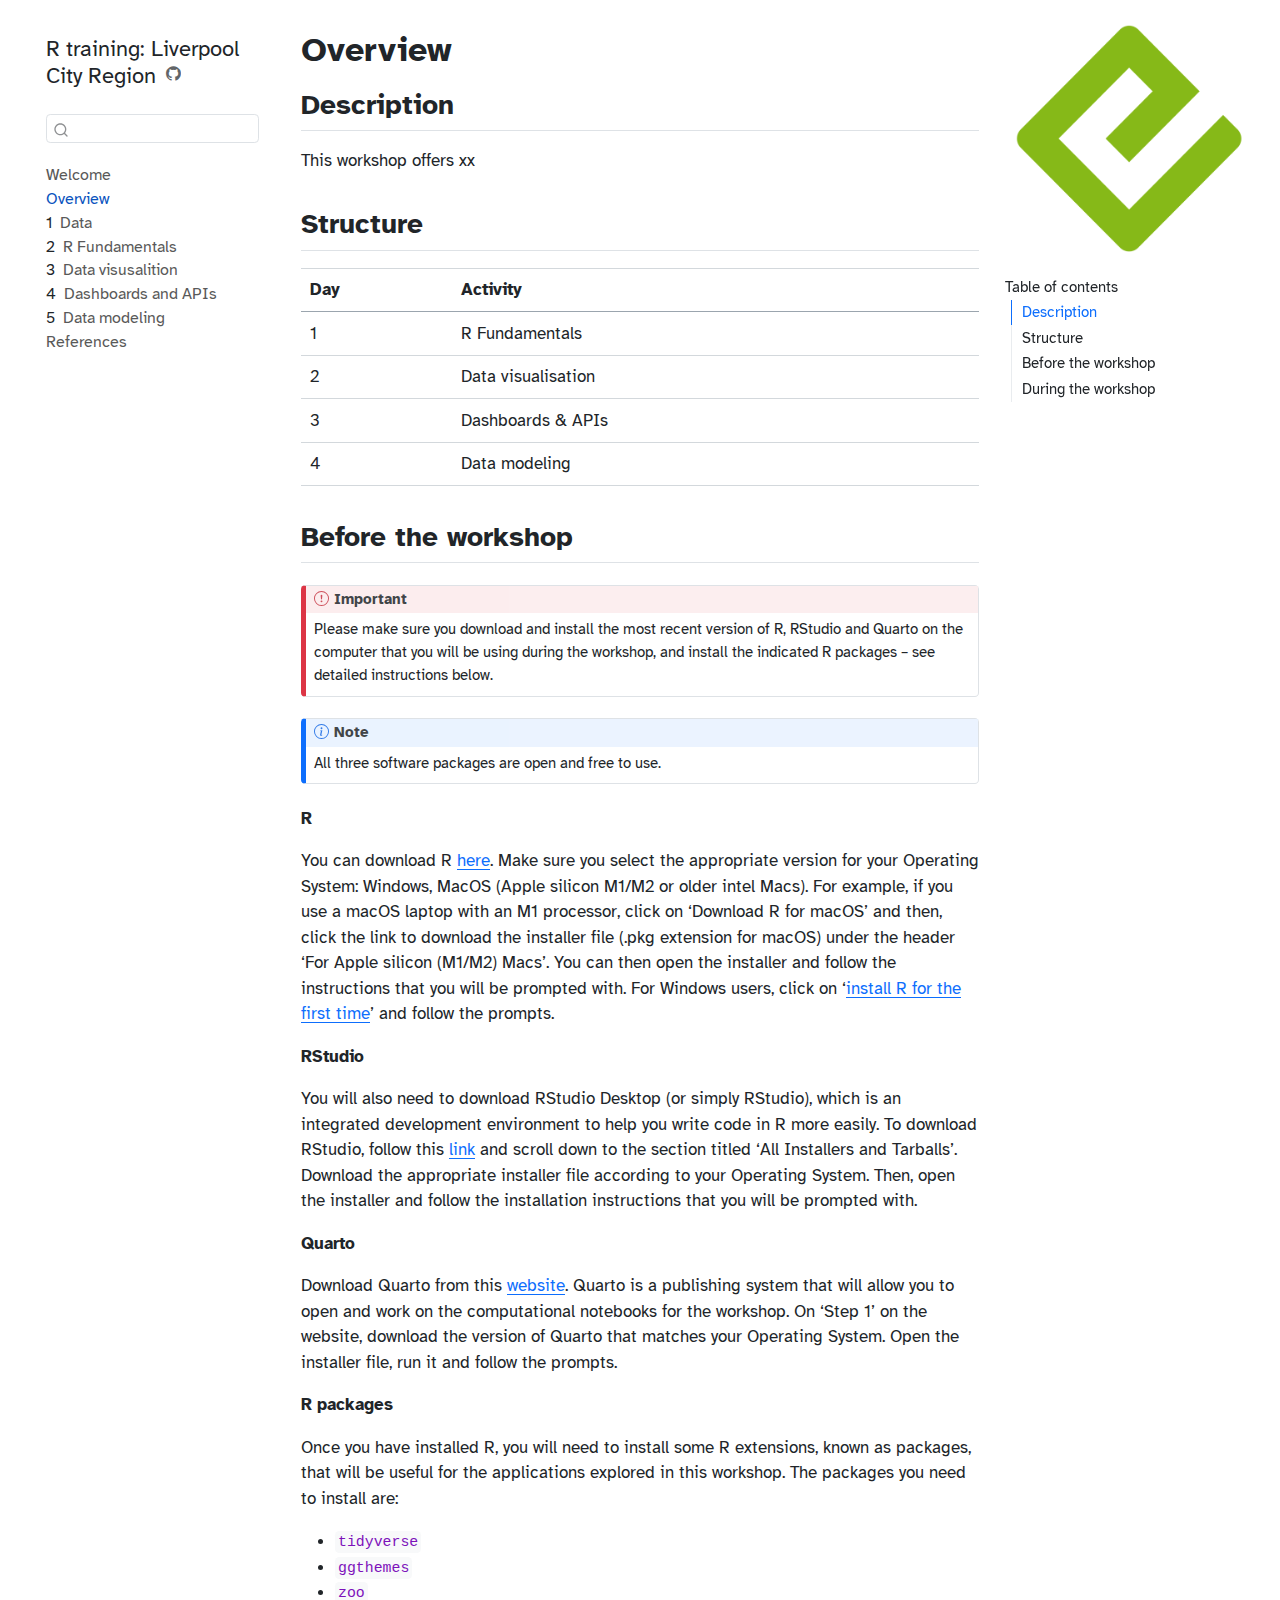
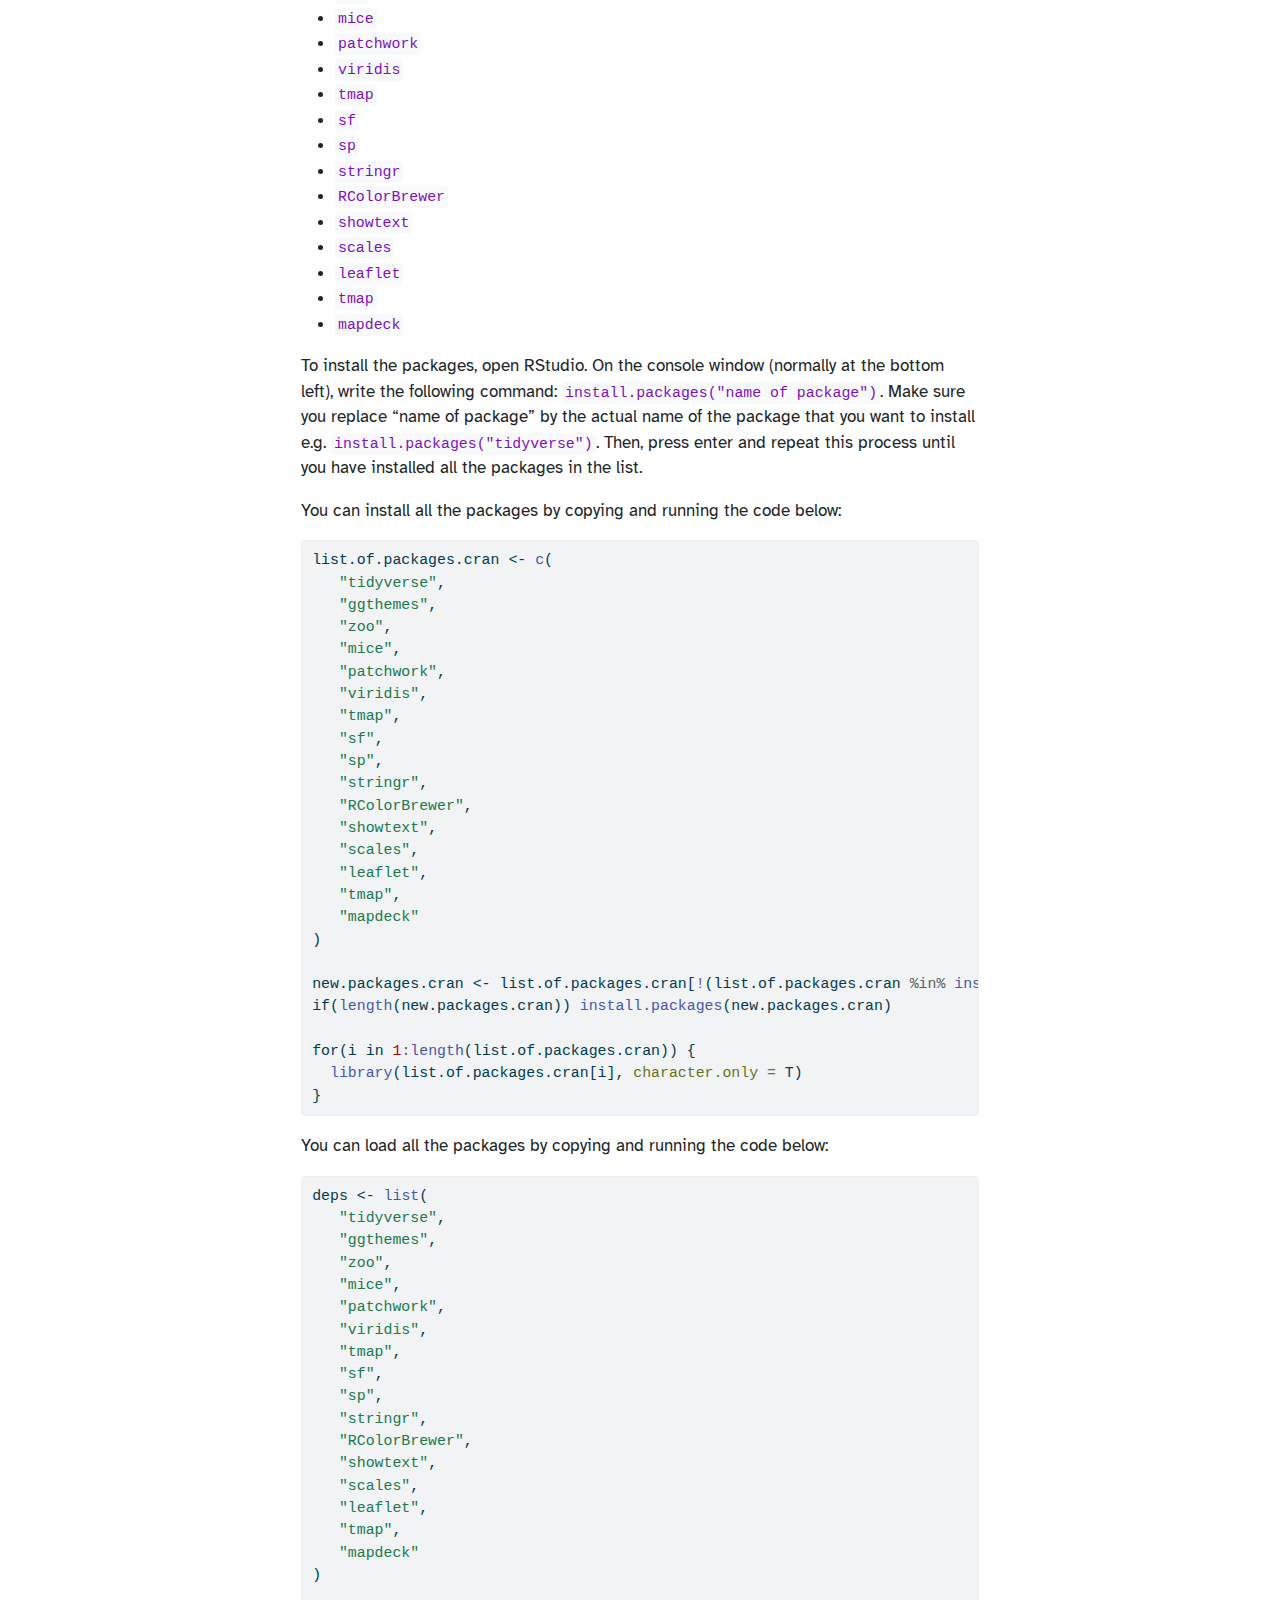
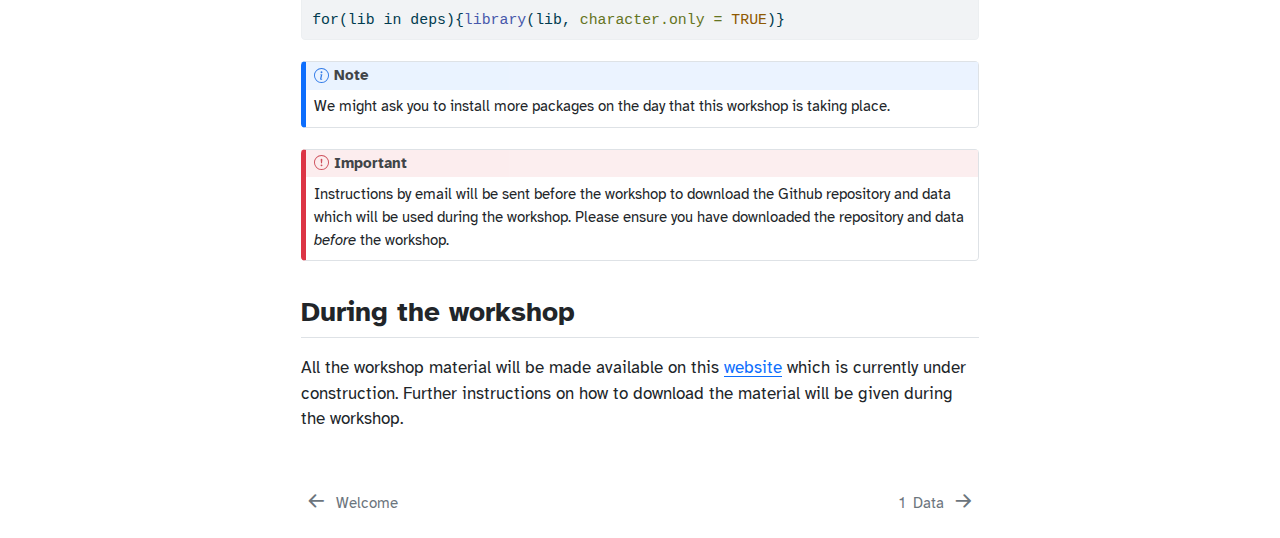
==== docs/00_overview.html @ 8ca88d3b "first commit" ====
<!DOCTYPE html>
<html xmlns="http://www.w3.org/1999/xhtml" lang="en" xml:lang="en"><head>

<meta charset="utf-8">
<meta name="generator" content="quarto-1.4.549">

<meta name="viewport" content="width=device-width, initial-scale=1.0, user-scalable=yes">


<title>R training: Liverpool City Region - Overview</title>
<style>
code{white-space: pre-wrap;}
span.smallcaps{font-variant: small-caps;}
div.columns{display: flex; gap: min(4vw, 1.5em);}
div.column{flex: auto; overflow-x: auto;}
div.hanging-indent{margin-left: 1.5em; text-indent: -1.5em;}
ul.task-list{list-style: none;}
ul.task-list li input[type="checkbox"] {
  width: 0.8em;
  margin: 0 0.8em 0.2em -1em; /* quarto-specific, see https://github.com/quarto-dev/quarto-cli/issues/4556 */ 
  vertical-align: middle;
}
/* CSS for syntax highlighting */
pre > code.sourceCode { white-space: pre; position: relative; }
pre > code.sourceCode > span { line-height: 1.25; }
pre > code.sourceCode > span:empty { height: 1.2em; }
.sourceCode { overflow: visible; }
code.sourceCode > span { color: inherit; text-decoration: inherit; }
div.sourceCode { margin: 1em 0; }
pre.sourceCode { margin: 0; }
@media screen {
div.sourceCode { overflow: auto; }
}
@media print {
pre > code.sourceCode { white-space: pre-wrap; }
pre > code.sourceCode > span { text-indent: -5em; padding-left: 5em; }
}
pre.numberSource code
  { counter-reset: source-line 0; }
pre.numberSource code > span
  { position: relative; left: -4em; counter-increment: source-line; }
pre.numberSource code > span > a:first-child::before
  { content: counter(source-line);
    position: relative; left: -1em; text-align: right; vertical-align: baseline;
    border: none; display: inline-block;
    -webkit-touch-callout: none; -webkit-user-select: none;
    -khtml-user-select: none; -moz-user-select: none;
    -ms-user-select: none; user-select: none;
    padding: 0 4px; width: 4em;
  }
pre.numberSource { margin-left: 3em;  padding-left: 4px; }
div.sourceCode
  {   }
@media screen {
pre > code.sourceCode > span > a:first-child::before { text-decoration: underline; }
}
</style>


<script src="site_libs/quarto-nav/quarto-nav.js"></script>
<script src="site_libs/quarto-nav/headroom.min.js"></script>
<script src="site_libs/clipboard/clipboard.min.js"></script>
<script src="site_libs/quarto-search/autocomplete.umd.js"></script>
<script src="site_libs/quarto-search/fuse.min.js"></script>
<script src="site_libs/quarto-search/quarto-search.js"></script>
<meta name="quarto:offset" content="./">
<link href="./01_data-description.html" rel="next">
<link href="./index.html" rel="prev">
<script src="site_libs/quarto-html/quarto.js"></script>
<script src="site_libs/quarto-html/popper.min.js"></script>
<script src="site_libs/quarto-html/tippy.umd.min.js"></script>
<script src="site_libs/quarto-html/anchor.min.js"></script>
<link href="site_libs/quarto-html/tippy.css" rel="stylesheet">
<link href="site_libs/quarto-html/quarto-syntax-highlighting.css" rel="stylesheet" id="quarto-text-highlighting-styles">
<script src="site_libs/bootstrap/bootstrap.min.js"></script>
<link href="site_libs/bootstrap/bootstrap-icons.css" rel="stylesheet">
<link href="site_libs/bootstrap/bootstrap.min.css" rel="stylesheet" id="quarto-bootstrap" data-mode="light">
<script id="quarto-search-options" type="application/json">{
  "location": "sidebar",
  "copy-button": false,
  "collapse-after": 3,
  "panel-placement": "start",
  "type": "textbox",
  "limit": 50,
  "keyboard-shortcut": [
    "f",
    "/",
    "s"
  ],
  "show-item-context": false,
  "language": {
    "search-no-results-text": "No results",
    "search-matching-documents-text": "matching documents",
    "search-copy-link-title": "Copy link to search",
    "search-hide-matches-text": "Hide additional matches",
    "search-more-match-text": "more match in this document",
    "search-more-matches-text": "more matches in this document",
    "search-clear-button-title": "Clear",
    "search-text-placeholder": "",
    "search-detached-cancel-button-title": "Cancel",
    "search-submit-button-title": "Submit",
    "search-label": "Search"
  }
}</script>


<link rel="stylesheet" href="styles.css">
</head>

<body class="nav-sidebar floating">

<div id="quarto-search-results"></div>
  <header id="quarto-header" class="headroom fixed-top">
  <nav class="quarto-secondary-nav">
    <div class="container-fluid d-flex">
      <button type="button" class="quarto-btn-toggle btn" data-bs-toggle="collapse" data-bs-target=".quarto-sidebar-collapse-item" aria-controls="quarto-sidebar" aria-expanded="false" aria-label="Toggle sidebar navigation" onclick="if (window.quartoToggleHeadroom) { window.quartoToggleHeadroom(); }">
        <i class="bi bi-layout-text-sidebar-reverse"></i>
      </button>
        <nav class="quarto-page-breadcrumbs" aria-label="breadcrumb"><ol class="breadcrumb"><li class="breadcrumb-item"><a href="./00_overview.html">Overview</a></li></ol></nav>
        <a class="flex-grow-1" role="button" data-bs-toggle="collapse" data-bs-target=".quarto-sidebar-collapse-item" aria-controls="quarto-sidebar" aria-expanded="false" aria-label="Toggle sidebar navigation" onclick="if (window.quartoToggleHeadroom) { window.quartoToggleHeadroom(); }">      
        </a>
      <button type="button" class="btn quarto-search-button" aria-label="" onclick="window.quartoOpenSearch();">
        <i class="bi bi-search"></i>
      </button>
    </div>
  </nav>
</header>
<!-- content -->
<div id="quarto-content" class="quarto-container page-columns page-rows-contents page-layout-article">
<!-- sidebar -->
  <nav id="quarto-sidebar" class="sidebar collapse collapse-horizontal quarto-sidebar-collapse-item sidebar-navigation floating overflow-auto">
    <div class="pt-lg-2 mt-2 text-left sidebar-header">
    <div class="sidebar-title mb-0 py-0">
      <a href="./">R training: Liverpool City Region</a> 
        <div class="sidebar-tools-main">
    <a href="https://github.com/fcorowe/lcr-training" title="Source Code" class="quarto-navigation-tool px-1" aria-label="Source Code"><i class="bi bi-github"></i></a>
</div>
    </div>
      </div>
        <div class="mt-2 flex-shrink-0 align-items-center">
        <div class="sidebar-search">
        <div id="quarto-search" class="" title="Search"></div>
        </div>
        </div>
    <div class="sidebar-menu-container"> 
    <ul class="list-unstyled mt-1">
        <li class="sidebar-item">
  <div class="sidebar-item-container"> 
  <a href="./index.html" class="sidebar-item-text sidebar-link">
 <span class="menu-text">Welcome</span></a>
  </div>
</li>
        <li class="sidebar-item">
  <div class="sidebar-item-container"> 
  <a href="./00_overview.html" class="sidebar-item-text sidebar-link active">
 <span class="menu-text">Overview</span></a>
  </div>
</li>
        <li class="sidebar-item">
  <div class="sidebar-item-container"> 
  <a href="./01_data-description.html" class="sidebar-item-text sidebar-link">
 <span class="menu-text"><span class="chapter-number">1</span>&nbsp; <span class="chapter-title">Data</span></span></a>
  </div>
</li>
        <li class="sidebar-item">
  <div class="sidebar-item-container"> 
  <a href="./02_fundamentals.html" class="sidebar-item-text sidebar-link">
 <span class="menu-text"><span class="chapter-number">2</span>&nbsp; <span class="chapter-title">R Fundamentals</span></span></a>
  </div>
</li>
        <li class="sidebar-item">
  <div class="sidebar-item-container"> 
  <a href="./03_data-visualisation.html" class="sidebar-item-text sidebar-link">
 <span class="menu-text"><span class="chapter-number">3</span>&nbsp; <span class="chapter-title">Data visusalition</span></span></a>
  </div>
</li>
        <li class="sidebar-item">
  <div class="sidebar-item-container"> 
  <a href="./04_dashboards-api.html" class="sidebar-item-text sidebar-link">
 <span class="menu-text"><span class="chapter-number">4</span>&nbsp; <span class="chapter-title">Dashboards and APIs</span></span></a>
  </div>
</li>
        <li class="sidebar-item">
  <div class="sidebar-item-container"> 
  <a href="./05_data-modeling.html" class="sidebar-item-text sidebar-link">
 <span class="menu-text"><span class="chapter-number">5</span>&nbsp; <span class="chapter-title">Data modeling</span></span></a>
  </div>
</li>
        <li class="sidebar-item">
  <div class="sidebar-item-container"> 
  <a href="./references.html" class="sidebar-item-text sidebar-link">
 <span class="menu-text">References</span></a>
  </div>
</li>
    </ul>
    </div>
</nav>
<div id="quarto-sidebar-glass" class="quarto-sidebar-collapse-item" data-bs-toggle="collapse" data-bs-target=".quarto-sidebar-collapse-item"></div>
<!-- margin-sidebar -->
    <div id="quarto-margin-sidebar" class="sidebar margin-sidebar"><div class="quarto-margin-header"><div class="margin-header-item">
<p><img src="./cover.png" class="img-fluid"></p>
</div></div>
        <nav id="TOC" role="doc-toc" class="toc-active">
    <h2 id="toc-title">Table of contents</h2>
   
  <ul>
  <li><a href="#description" id="toc-description" class="nav-link active" data-scroll-target="#description">Description</a></li>
  <li><a href="#structure" id="toc-structure" class="nav-link" data-scroll-target="#structure">Structure</a></li>
  <li><a href="#before-the-workshop" id="toc-before-the-workshop" class="nav-link" data-scroll-target="#before-the-workshop">Before the workshop</a></li>
  <li><a href="#during-the-workshop" id="toc-during-the-workshop" class="nav-link" data-scroll-target="#during-the-workshop">During the workshop</a></li>
  </ul>
</nav>
    </div>
<!-- main -->
<main class="content" id="quarto-document-content">

<header id="title-block-header" class="quarto-title-block default">
<div class="quarto-title">
<h1 class="title">Overview</h1>
</div>



<div class="quarto-title-meta">

    
  
    
  </div>
  


</header>


<section id="description" class="level2">
<h2 class="anchored" data-anchor-id="description">Description</h2>
<p>This workshop offers xx</p>
</section>
<section id="structure" class="level2">
<h2 class="anchored" data-anchor-id="structure">Structure</h2>
<table class="table">
<thead>
<tr class="header">
<th>Day</th>
<th>Activity</th>
</tr>
</thead>
<tbody>
<tr class="odd">
<td>1</td>
<td>R Fundamentals</td>
</tr>
<tr class="even">
<td>2</td>
<td>Data visualisation</td>
</tr>
<tr class="odd">
<td>3</td>
<td>Dashboards &amp; APIs</td>
</tr>
<tr class="even">
<td>4</td>
<td>Data modeling</td>
</tr>
</tbody>
</table>
</section>
<section id="before-the-workshop" class="level2">
<h2 class="anchored" data-anchor-id="before-the-workshop">Before the workshop</h2>
<div class="callout callout-style-default callout-important callout-titled">
<div class="callout-header d-flex align-content-center">
<div class="callout-icon-container">
<i class="callout-icon"></i>
</div>
<div class="callout-title-container flex-fill">
Important
</div>
</div>
<div class="callout-body-container callout-body">
<p>Please make sure you download and install the most recent version of R, RStudio and Quarto on the computer that you will be using during the workshop, and install the indicated R packages – see detailed instructions below.</p>
</div>
</div>
<div class="callout callout-style-default callout-note callout-titled">
<div class="callout-header d-flex align-content-center">
<div class="callout-icon-container">
<i class="callout-icon"></i>
</div>
<div class="callout-title-container flex-fill">
Note
</div>
</div>
<div class="callout-body-container callout-body">
<p>All three software packages are open and free to use.</p>
</div>
</div>
<p><strong>R</strong></p>
<p>You can download R <a href="https://cran.r-project.org/">here</a>. Make sure you select the appropriate version for your Operating System: Windows, MacOS (Apple silicon M1/M2 or older intel Macs). For example, if you use a macOS laptop with an M1 processor, click on ‘Download R for macOS’ and then, click the link to download the installer file (.pkg extension for macOS) under the header ‘For Apple silicon (M1/M2) Macs’. You can then open the installer and follow the instructions that you will be prompted with. For Windows users, click on ‘<a href="https://cran.r-project.org/bin/windows/base/">install R for the first time</a>’ and follow the prompts.</p>
<p><strong>RStudio</strong></p>
<p>You will also need to download RStudio Desktop (or simply RStudio), which is an integrated development environment to help you write code in R more easily. To download RStudio, follow this <a href="https://posit.co/download/rstudio-desktop/">link</a> and scroll down to the section titled ‘All Installers and Tarballs’. Download the appropriate installer file according to your Operating System. Then, open the installer and follow the installation instructions that you will be prompted with.</p>
<p><strong>Quarto</strong></p>
<p>Download Quarto from this <a href="https://quarto.org/docs/get-started/">website</a>. Quarto is a publishing system that will allow you to open and work on the computational notebooks for the workshop. On ‘Step 1’ on the website, download the version of Quarto that matches your Operating System. Open the installer file, run it and follow the prompts.</p>
<p><strong>R packages</strong></p>
<p>Once you have installed R, you will need to install some R extensions, known as packages, that will be useful for the applications explored in this workshop. The packages you need to install are:</p>
<ul>
<li><code>tidyverse</code></li>
<li><code>ggthemes</code></li>
<li><code>zoo</code></li>
<li><code>mice</code></li>
<li><code>patchwork</code></li>
<li><code>viridis</code></li>
<li><code>tmap</code></li>
<li><code>sf</code></li>
<li><code>sp</code></li>
<li><code>stringr</code></li>
<li><code>RColorBrewer</code></li>
<li><code>showtext</code></li>
<li><code>scales</code></li>
<li><code>leaflet</code></li>
<li><code>tmap</code></li>
<li><code>mapdeck</code></li>
</ul>
<p>To install the packages, open RStudio. On the console window (normally at the bottom left), write the following command: <code>install.packages("name of package")</code>. Make sure you replace “name of package” by the actual name of the package that you want to install e.g.&nbsp;<code>install.packages("tidyverse")</code>. Then, press enter and repeat this process until you have installed all the packages in the list.</p>
<p>You can install all the packages by copying and running the code below:</p>
<div class="cell">
<div class="sourceCode cell-code" id="cb1"><pre class="sourceCode r code-with-copy"><code class="sourceCode r"><span id="cb1-1"><a href="#cb1-1" aria-hidden="true" tabindex="-1"></a>list.of.packages.cran <span class="ot">&lt;-</span> <span class="fu">c</span>(</span>
<span id="cb1-2"><a href="#cb1-2" aria-hidden="true" tabindex="-1"></a>   <span class="st">"tidyverse"</span>,</span>
<span id="cb1-3"><a href="#cb1-3" aria-hidden="true" tabindex="-1"></a>   <span class="st">"ggthemes"</span>,</span>
<span id="cb1-4"><a href="#cb1-4" aria-hidden="true" tabindex="-1"></a>   <span class="st">"zoo"</span>,</span>
<span id="cb1-5"><a href="#cb1-5" aria-hidden="true" tabindex="-1"></a>   <span class="st">"mice"</span>,</span>
<span id="cb1-6"><a href="#cb1-6" aria-hidden="true" tabindex="-1"></a>   <span class="st">"patchwork"</span>,</span>
<span id="cb1-7"><a href="#cb1-7" aria-hidden="true" tabindex="-1"></a>   <span class="st">"viridis"</span>,</span>
<span id="cb1-8"><a href="#cb1-8" aria-hidden="true" tabindex="-1"></a>   <span class="st">"tmap"</span>,</span>
<span id="cb1-9"><a href="#cb1-9" aria-hidden="true" tabindex="-1"></a>   <span class="st">"sf"</span>,</span>
<span id="cb1-10"><a href="#cb1-10" aria-hidden="true" tabindex="-1"></a>   <span class="st">"sp"</span>,</span>
<span id="cb1-11"><a href="#cb1-11" aria-hidden="true" tabindex="-1"></a>   <span class="st">"stringr"</span>,</span>
<span id="cb1-12"><a href="#cb1-12" aria-hidden="true" tabindex="-1"></a>   <span class="st">"RColorBrewer"</span>,</span>
<span id="cb1-13"><a href="#cb1-13" aria-hidden="true" tabindex="-1"></a>   <span class="st">"showtext"</span>,</span>
<span id="cb1-14"><a href="#cb1-14" aria-hidden="true" tabindex="-1"></a>   <span class="st">"scales"</span>,</span>
<span id="cb1-15"><a href="#cb1-15" aria-hidden="true" tabindex="-1"></a>   <span class="st">"leaflet"</span>,</span>
<span id="cb1-16"><a href="#cb1-16" aria-hidden="true" tabindex="-1"></a>   <span class="st">"tmap"</span>,</span>
<span id="cb1-17"><a href="#cb1-17" aria-hidden="true" tabindex="-1"></a>   <span class="st">"mapdeck"</span></span>
<span id="cb1-18"><a href="#cb1-18" aria-hidden="true" tabindex="-1"></a>)</span>
<span id="cb1-19"><a href="#cb1-19" aria-hidden="true" tabindex="-1"></a></span>
<span id="cb1-20"><a href="#cb1-20" aria-hidden="true" tabindex="-1"></a>new.packages.cran <span class="ot">&lt;-</span> list.of.packages.cran[<span class="sc">!</span>(list.of.packages.cran <span class="sc">%in%</span> <span class="fu">installed.packages</span>()[,<span class="st">"Package"</span>])]</span>
<span id="cb1-21"><a href="#cb1-21" aria-hidden="true" tabindex="-1"></a><span class="cf">if</span>(<span class="fu">length</span>(new.packages.cran)) <span class="fu">install.packages</span>(new.packages.cran)</span>
<span id="cb1-22"><a href="#cb1-22" aria-hidden="true" tabindex="-1"></a></span>
<span id="cb1-23"><a href="#cb1-23" aria-hidden="true" tabindex="-1"></a><span class="cf">for</span>(i <span class="cf">in</span> <span class="dv">1</span><span class="sc">:</span><span class="fu">length</span>(list.of.packages.cran)) {</span>
<span id="cb1-24"><a href="#cb1-24" aria-hidden="true" tabindex="-1"></a>  <span class="fu">library</span>(list.of.packages.cran[i], <span class="at">character.only =</span> T)</span>
<span id="cb1-25"><a href="#cb1-25" aria-hidden="true" tabindex="-1"></a>}</span></code><button title="Copy to Clipboard" class="code-copy-button"><i class="bi"></i></button></pre></div>
</div>
<p>You can load all the packages by copying and running the code below:</p>
<div class="cell">
<div class="sourceCode cell-code" id="cb2"><pre class="sourceCode r code-with-copy"><code class="sourceCode r"><span id="cb2-1"><a href="#cb2-1" aria-hidden="true" tabindex="-1"></a>deps <span class="ot">&lt;-</span> <span class="fu">list</span>(</span>
<span id="cb2-2"><a href="#cb2-2" aria-hidden="true" tabindex="-1"></a>   <span class="st">"tidyverse"</span>,</span>
<span id="cb2-3"><a href="#cb2-3" aria-hidden="true" tabindex="-1"></a>   <span class="st">"ggthemes"</span>,</span>
<span id="cb2-4"><a href="#cb2-4" aria-hidden="true" tabindex="-1"></a>   <span class="st">"zoo"</span>,</span>
<span id="cb2-5"><a href="#cb2-5" aria-hidden="true" tabindex="-1"></a>   <span class="st">"mice"</span>,</span>
<span id="cb2-6"><a href="#cb2-6" aria-hidden="true" tabindex="-1"></a>   <span class="st">"patchwork"</span>,</span>
<span id="cb2-7"><a href="#cb2-7" aria-hidden="true" tabindex="-1"></a>   <span class="st">"viridis"</span>,</span>
<span id="cb2-8"><a href="#cb2-8" aria-hidden="true" tabindex="-1"></a>   <span class="st">"tmap"</span>,</span>
<span id="cb2-9"><a href="#cb2-9" aria-hidden="true" tabindex="-1"></a>   <span class="st">"sf"</span>,</span>
<span id="cb2-10"><a href="#cb2-10" aria-hidden="true" tabindex="-1"></a>   <span class="st">"sp"</span>,</span>
<span id="cb2-11"><a href="#cb2-11" aria-hidden="true" tabindex="-1"></a>   <span class="st">"stringr"</span>,</span>
<span id="cb2-12"><a href="#cb2-12" aria-hidden="true" tabindex="-1"></a>   <span class="st">"RColorBrewer"</span>,</span>
<span id="cb2-13"><a href="#cb2-13" aria-hidden="true" tabindex="-1"></a>   <span class="st">"showtext"</span>,</span>
<span id="cb2-14"><a href="#cb2-14" aria-hidden="true" tabindex="-1"></a>   <span class="st">"scales"</span>,</span>
<span id="cb2-15"><a href="#cb2-15" aria-hidden="true" tabindex="-1"></a>   <span class="st">"leaflet"</span>,</span>
<span id="cb2-16"><a href="#cb2-16" aria-hidden="true" tabindex="-1"></a>   <span class="st">"tmap"</span>,</span>
<span id="cb2-17"><a href="#cb2-17" aria-hidden="true" tabindex="-1"></a>   <span class="st">"mapdeck"</span></span>
<span id="cb2-18"><a href="#cb2-18" aria-hidden="true" tabindex="-1"></a>)</span>
<span id="cb2-19"><a href="#cb2-19" aria-hidden="true" tabindex="-1"></a></span>
<span id="cb2-20"><a href="#cb2-20" aria-hidden="true" tabindex="-1"></a><span class="cf">for</span>(lib <span class="cf">in</span> deps){<span class="fu">library</span>(lib, <span class="at">character.only =</span> <span class="cn">TRUE</span>)}</span></code><button title="Copy to Clipboard" class="code-copy-button"><i class="bi"></i></button></pre></div>
</div>
<div class="callout callout-style-default callout-note callout-titled">
<div class="callout-header d-flex align-content-center">
<div class="callout-icon-container">
<i class="callout-icon"></i>
</div>
<div class="callout-title-container flex-fill">
Note
</div>
</div>
<div class="callout-body-container callout-body">
<p>We might ask you to install more packages on the day that this workshop is taking place.</p>
</div>
</div>
<div class="callout callout-style-default callout-important callout-titled">
<div class="callout-header d-flex align-content-center">
<div class="callout-icon-container">
<i class="callout-icon"></i>
</div>
<div class="callout-title-container flex-fill">
Important
</div>
</div>
<div class="callout-body-container callout-body">
<p>Instructions by email will be sent before the workshop to download the Github repository and data which will be used during the workshop. Please ensure you have downloaded the repository and data <em>before</em> the workshop.</p>
</div>
</div>
</section>
<section id="during-the-workshop" class="level2">
<h2 class="anchored" data-anchor-id="during-the-workshop">During the workshop</h2>
<p>All the workshop material will be made available on this <a href="https://fcorowe.github.io/lrc-training/">website</a> which is currently under construction. Further instructions on how to download the material will be given during the workshop.</p>


</section>

</main> <!-- /main -->
<script id="quarto-html-after-body" type="application/javascript">
window.document.addEventListener("DOMContentLoaded", function (event) {
  const toggleBodyColorMode = (bsSheetEl) => {
    const mode = bsSheetEl.getAttribute("data-mode");
    const bodyEl = window.document.querySelector("body");
    if (mode === "dark") {
      bodyEl.classList.add("quarto-dark");
      bodyEl.classList.remove("quarto-light");
    } else {
      bodyEl.classList.add("quarto-light");
      bodyEl.classList.remove("quarto-dark");
    }
  }
  const toggleBodyColorPrimary = () => {
    const bsSheetEl = window.document.querySelector("link#quarto-bootstrap");
    if (bsSheetEl) {
      toggleBodyColorMode(bsSheetEl);
    }
  }
  toggleBodyColorPrimary();  
  const icon = "";
  const anchorJS = new window.AnchorJS();
  anchorJS.options = {
    placement: 'right',
    icon: icon
  };
  anchorJS.add('.anchored');
  const isCodeAnnotation = (el) => {
    for (const clz of el.classList) {
      if (clz.startsWith('code-annotation-')) {                     
        return true;
      }
    }
    return false;
  }
  const clipboard = new window.ClipboardJS('.code-copy-button', {
    text: function(trigger) {
      const codeEl = trigger.previousElementSibling.cloneNode(true);
      for (const childEl of codeEl.children) {
        if (isCodeAnnotation(childEl)) {
          childEl.remove();
        }
      }
      return codeEl.innerText;
    }
  });
  clipboard.on('success', function(e) {
    // button target
    const button = e.trigger;
    // don't keep focus
    button.blur();
    // flash "checked"
    button.classList.add('code-copy-button-checked');
    var currentTitle = button.getAttribute("title");
    button.setAttribute("title", "Copied!");
    let tooltip;
    if (window.bootstrap) {
      button.setAttribute("data-bs-toggle", "tooltip");
      button.setAttribute("data-bs-placement", "left");
      button.setAttribute("data-bs-title", "Copied!");
      tooltip = new bootstrap.Tooltip(button, 
        { trigger: "manual", 
          customClass: "code-copy-button-tooltip",
          offset: [0, -8]});
      tooltip.show();    
    }
    setTimeout(function() {
      if (tooltip) {
        tooltip.hide();
        button.removeAttribute("data-bs-title");
        button.removeAttribute("data-bs-toggle");
        button.removeAttribute("data-bs-placement");
      }
      button.setAttribute("title", currentTitle);
      button.classList.remove('code-copy-button-checked');
    }, 1000);
    // clear code selection
    e.clearSelection();
  });
  function tippyHover(el, contentFn, onTriggerFn, onUntriggerFn) {
    const config = {
      allowHTML: true,
      maxWidth: 500,
      delay: 100,
      arrow: false,
      appendTo: function(el) {
          return el.parentElement;
      },
      interactive: true,
      interactiveBorder: 10,
      theme: 'quarto',
      placement: 'bottom-start',
    };
    if (contentFn) {
      config.content = contentFn;
    }
    if (onTriggerFn) {
      config.onTrigger = onTriggerFn;
    }
    if (onUntriggerFn) {
      config.onUntrigger = onUntriggerFn;
    }
    window.tippy(el, config); 
  }
  const noterefs = window.document.querySelectorAll('a[role="doc-noteref"]');
  for (var i=0; i<noterefs.length; i++) {
    const ref = noterefs[i];
    tippyHover(ref, function() {
      // use id or data attribute instead here
      let href = ref.getAttribute('data-footnote-href') || ref.getAttribute('href');
      try { href = new URL(href).hash; } catch {}
      const id = href.replace(/^#\/?/, "");
      const note = window.document.getElementById(id);
      return note.innerHTML;
    });
  }
  const xrefs = window.document.querySelectorAll('a.quarto-xref');
  const processXRef = (id, note) => {
    // Strip column container classes
    const stripColumnClz = (el) => {
      el.classList.remove("page-full", "page-columns");
      if (el.children) {
        for (const child of el.children) {
          stripColumnClz(child);
        }
      }
    }
    stripColumnClz(note)
    if (id === null || id.startsWith('sec-')) {
      // Special case sections, only their first couple elements
      const container = document.createElement("div");
      if (note.children && note.children.length > 2) {
        container.appendChild(note.children[0].cloneNode(true));
        for (let i = 1; i < note.children.length; i++) {
          const child = note.children[i];
          if (child.tagName === "P" && child.innerText === "") {
            continue;
          } else {
            container.appendChild(child.cloneNode(true));
            break;
          }
        }
        if (window.Quarto?.typesetMath) {
          window.Quarto.typesetMath(container);
        }
        return container.innerHTML
      } else {
        if (window.Quarto?.typesetMath) {
          window.Quarto.typesetMath(note);
        }
        return note.innerHTML;
      }
    } else {
      // Remove any anchor links if they are present
      const anchorLink = note.querySelector('a.anchorjs-link');
      if (anchorLink) {
        anchorLink.remove();
      }
      if (window.Quarto?.typesetMath) {
        window.Quarto.typesetMath(note);
      }
      // TODO in 1.5, we should make sure this works without a callout special case
      if (note.classList.contains("callout")) {
        return note.outerHTML;
      } else {
        return note.innerHTML;
      }
    }
  }
  for (var i=0; i<xrefs.length; i++) {
    const xref = xrefs[i];
    tippyHover(xref, undefined, function(instance) {
      instance.disable();
      let url = xref.getAttribute('href');
      let hash = undefined; 
      if (url.startsWith('#')) {
        hash = url;
      } else {
        try { hash = new URL(url).hash; } catch {}
      }
      if (hash) {
        const id = hash.replace(/^#\/?/, "");
        const note = window.document.getElementById(id);
        if (note !== null) {
          try {
            const html = processXRef(id, note.cloneNode(true));
            instance.setContent(html);
          } finally {
            instance.enable();
            instance.show();
          }
        } else {
          // See if we can fetch this
          fetch(url.split('#')[0])
          .then(res => res.text())
          .then(html => {
            const parser = new DOMParser();
            const htmlDoc = parser.parseFromString(html, "text/html");
            const note = htmlDoc.getElementById(id);
            if (note !== null) {
              const html = processXRef(id, note);
              instance.setContent(html);
            } 
          }).finally(() => {
            instance.enable();
            instance.show();
          });
        }
      } else {
        // See if we can fetch a full url (with no hash to target)
        // This is a special case and we should probably do some content thinning / targeting
        fetch(url)
        .then(res => res.text())
        .then(html => {
          const parser = new DOMParser();
          const htmlDoc = parser.parseFromString(html, "text/html");
          const note = htmlDoc.querySelector('main.content');
          if (note !== null) {
            // This should only happen for chapter cross references
            // (since there is no id in the URL)
            // remove the first header
            if (note.children.length > 0 && note.children[0].tagName === "HEADER") {
              note.children[0].remove();
            }
            const html = processXRef(null, note);
            instance.setContent(html);
          } 
        }).finally(() => {
          instance.enable();
          instance.show();
        });
      }
    }, function(instance) {
    });
  }
      let selectedAnnoteEl;
      const selectorForAnnotation = ( cell, annotation) => {
        let cellAttr = 'data-code-cell="' + cell + '"';
        let lineAttr = 'data-code-annotation="' +  annotation + '"';
        const selector = 'span[' + cellAttr + '][' + lineAttr + ']';
        return selector;
      }
      const selectCodeLines = (annoteEl) => {
        const doc = window.document;
        const targetCell = annoteEl.getAttribute("data-target-cell");
        const targetAnnotation = annoteEl.getAttribute("data-target-annotation");
        const annoteSpan = window.document.querySelector(selectorForAnnotation(targetCell, targetAnnotation));
        const lines = annoteSpan.getAttribute("data-code-lines").split(",");
        const lineIds = lines.map((line) => {
          return targetCell + "-" + line;
        })
        let top = null;
        let height = null;
        let parent = null;
        if (lineIds.length > 0) {
            //compute the position of the single el (top and bottom and make a div)
            const el = window.document.getElementById(lineIds[0]);
            top = el.offsetTop;
            height = el.offsetHeight;
            parent = el.parentElement.parentElement;
          if (lineIds.length > 1) {
            const lastEl = window.document.getElementById(lineIds[lineIds.length - 1]);
            const bottom = lastEl.offsetTop + lastEl.offsetHeight;
            height = bottom - top;
          }
          if (top !== null && height !== null && parent !== null) {
            // cook up a div (if necessary) and position it 
            let div = window.document.getElementById("code-annotation-line-highlight");
            if (div === null) {
              div = window.document.createElement("div");
              div.setAttribute("id", "code-annotation-line-highlight");
              div.style.position = 'absolute';
              parent.appendChild(div);
            }
            div.style.top = top - 2 + "px";
            div.style.height = height + 4 + "px";
            div.style.left = 0;
            let gutterDiv = window.document.getElementById("code-annotation-line-highlight-gutter");
            if (gutterDiv === null) {
              gutterDiv = window.document.createElement("div");
              gutterDiv.setAttribute("id", "code-annotation-line-highlight-gutter");
              gutterDiv.style.position = 'absolute';
              const codeCell = window.document.getElementById(targetCell);
              const gutter = codeCell.querySelector('.code-annotation-gutter');
              gutter.appendChild(gutterDiv);
            }
            gutterDiv.style.top = top - 2 + "px";
            gutterDiv.style.height = height + 4 + "px";
          }
          selectedAnnoteEl = annoteEl;
        }
      };
      const unselectCodeLines = () => {
        const elementsIds = ["code-annotation-line-highlight", "code-annotation-line-highlight-gutter"];
        elementsIds.forEach((elId) => {
          const div = window.document.getElementById(elId);
          if (div) {
            div.remove();
          }
        });
        selectedAnnoteEl = undefined;
      };
        // Handle positioning of the toggle
    window.addEventListener(
      "resize",
      throttle(() => {
        elRect = undefined;
        if (selectedAnnoteEl) {
          selectCodeLines(selectedAnnoteEl);
        }
      }, 10)
    );
    function throttle(fn, ms) {
    let throttle = false;
    let timer;
      return (...args) => {
        if(!throttle) { // first call gets through
            fn.apply(this, args);
            throttle = true;
        } else { // all the others get throttled
            if(timer) clearTimeout(timer); // cancel #2
            timer = setTimeout(() => {
              fn.apply(this, args);
              timer = throttle = false;
            }, ms);
        }
      };
    }
      // Attach click handler to the DT
      const annoteDls = window.document.querySelectorAll('dt[data-target-cell]');
      for (const annoteDlNode of annoteDls) {
        annoteDlNode.addEventListener('click', (event) => {
          const clickedEl = event.target;
          if (clickedEl !== selectedAnnoteEl) {
            unselectCodeLines();
            const activeEl = window.document.querySelector('dt[data-target-cell].code-annotation-active');
            if (activeEl) {
              activeEl.classList.remove('code-annotation-active');
            }
            selectCodeLines(clickedEl);
            clickedEl.classList.add('code-annotation-active');
          } else {
            // Unselect the line
            unselectCodeLines();
            clickedEl.classList.remove('code-annotation-active');
          }
        });
      }
  const findCites = (el) => {
    const parentEl = el.parentElement;
    if (parentEl) {
      const cites = parentEl.dataset.cites;
      if (cites) {
        return {
          el,
          cites: cites.split(' ')
        };
      } else {
        return findCites(el.parentElement)
      }
    } else {
      return undefined;
    }
  };
  var bibliorefs = window.document.querySelectorAll('a[role="doc-biblioref"]');
  for (var i=0; i<bibliorefs.length; i++) {
    const ref = bibliorefs[i];
    const citeInfo = findCites(ref);
    if (citeInfo) {
      tippyHover(citeInfo.el, function() {
        var popup = window.document.createElement('div');
        citeInfo.cites.forEach(function(cite) {
          var citeDiv = window.document.createElement('div');
          citeDiv.classList.add('hanging-indent');
          citeDiv.classList.add('csl-entry');
          var biblioDiv = window.document.getElementById('ref-' + cite);
          if (biblioDiv) {
            citeDiv.innerHTML = biblioDiv.innerHTML;
          }
          popup.appendChild(citeDiv);
        });
        return popup.innerHTML;
      });
    }
  }
});
</script>
<nav class="page-navigation">
  <div class="nav-page nav-page-previous">
      <a href="./index.html" class="pagination-link  aria-label=" welcome"="">
        <i class="bi bi-arrow-left-short"></i> <span class="nav-page-text">Welcome</span>
      </a>          
  </div>
  <div class="nav-page nav-page-next">
      <a href="./01_data-description.html" class="pagination-link" aria-label="<span class='chapter-number'>1</span>&nbsp; <span class='chapter-title'>Data</span>">
        <span class="nav-page-text"><span class="chapter-number">1</span>&nbsp; <span class="chapter-title">Data</span></span> <i class="bi bi-arrow-right-short"></i>
      </a>
  </div>
</nav>
</div> <!-- /content -->




</body></html>
---- docs/site_libs/quarto-html/tippy.css ----
.tippy-box[data-animation=fade][data-state=hidden]{opacity:0}[data-tippy-root]{max-width:calc(100vw - 10px)}.tippy-box{position:relative;background-color:#333;color:#fff;border-radius:4px;font-size:14px;line-height:1.4;white-space:normal;outline:0;transition-property:transform,visibility,opacity}.tippy-box[data-placement^=top]>.tippy-arrow{bottom:0}.tippy-box[data-placement^=top]>.tippy-arrow:before{bottom:-7px;left:0;border-width:8px 8px 0;border-top-color:initial;transform-origin:center top}.tippy-box[data-placement^=bottom]>.tippy-arrow{top:0}.tippy-box[data-placement^=bottom]>.tippy-arrow:before{top:-7px;left:0;border-width:0 8px 8px;border-bottom-color:initial;transform-origin:center bottom}.tippy-box[data-placement^=left]>.tippy-arrow{right:0}.tippy-box[data-placement^=left]>.tippy-arrow:before{border-width:8px 0 8px 8px;border-left-color:initial;right:-7px;transform-origin:center left}.tippy-box[data-placement^=right]>.tippy-arrow{left:0}.tippy-box[data-placement^=right]>.tippy-arrow:before{left:-7px;border-width:8px 8px 8px 0;border-right-color:initial;transform-origin:center right}.tippy-box[data-inertia][data-state=visible]{transition-timing-function:cubic-bezier(.54,1.5,.38,1.11)}.tippy-arrow{width:16px;height:16px;color:#333}.tippy-arrow:before{content:"";position:absolute;border-color:transparent;border-style:solid}.tippy-content{position:relative;padding:5px 9px;z-index:1}
---- docs/site_libs/quarto-html/quarto-syntax-highlighting.css ----
/* quarto syntax highlight colors */
:root {
  --quarto-hl-ot-color: #003B4F;
  --quarto-hl-at-color: #657422;
  --quarto-hl-ss-color: #20794D;
  --quarto-hl-an-color: #5E5E5E;
  --quarto-hl-fu-color: #4758AB;
  --quarto-hl-st-color: #20794D;
  --quarto-hl-cf-color: #003B4F;
  --quarto-hl-op-color: #5E5E5E;
  --quarto-hl-er-color: #AD0000;
  --quarto-hl-bn-color: #AD0000;
  --quarto-hl-al-color: #AD0000;
  --quarto-hl-va-color: #111111;
  --quarto-hl-bu-color: inherit;
  --quarto-hl-ex-color: inherit;
  --quarto-hl-pp-color: #AD0000;
  --quarto-hl-in-color: #5E5E5E;
  --quarto-hl-vs-color: #20794D;
  --quarto-hl-wa-color: #5E5E5E;
  --quarto-hl-do-color: #5E5E5E;
  --quarto-hl-im-color: #00769E;
  --quarto-hl-ch-color: #20794D;
  --quarto-hl-dt-color: #AD0000;
  --quarto-hl-fl-color: #AD0000;
  --quarto-hl-co-color: #5E5E5E;
  --quarto-hl-cv-color: #5E5E5E;
  --quarto-hl-cn-color: #8f5902;
  --quarto-hl-sc-color: #5E5E5E;
  --quarto-hl-dv-color: #AD0000;
  --quarto-hl-kw-color: #003B4F;
}

/* other quarto variables */
:root {
  --quarto-font-monospace: SFMono-Regular, Menlo, Monaco, Consolas, "Liberation Mono", "Courier New", monospace;
}

pre > code.sourceCode > span {
  color: #003B4F;
}

code span {
  color: #003B4F;
}

code.sourceCode > span {
  color: #003B4F;
}

div.sourceCode,
div.sourceCode pre.sourceCode {
  color: #003B4F;
}

code span.ot {
  color: #003B4F;
  font-style: inherit;
}

code span.at {
  color: #657422;
  font-style: inherit;
}

code span.ss {
  color: #20794D;
  font-style: inherit;
}

code span.an {
  color: #5E5E5E;
  font-style: inherit;
}

code span.fu {
  color: #4758AB;
  font-style: inherit;
}

code span.st {
  color: #20794D;
  font-style: inherit;
}

code span.cf {
  color: #003B4F;
  font-style: inherit;
}

code span.op {
  color: #5E5E5E;
  font-style: inherit;
}

code span.er {
  color: #AD0000;
  font-style: inherit;
}

code span.bn {
  color: #AD0000;
  font-style: inherit;
}

code span.al {
  color: #AD0000;
  font-style: inherit;
}

code span.va {
  color: #111111;
  font-style: inherit;
}

code span.bu {
  font-style: inherit;
}

code span.ex {
  font-style: inherit;
}

code span.pp {
  color: #AD0000;
  font-style: inherit;
}

code span.in {
  color: #5E5E5E;
  font-style: inherit;
}

code span.vs {
  color: #20794D;
  font-style: inherit;
}

code span.wa {
  color: #5E5E5E;
  font-style: italic;
}

code span.do {
  color: #5E5E5E;
  font-style: italic;
}

code span.im {
  color: #00769E;
  font-style: inherit;
}

code span.ch {
  color: #20794D;
  font-style: inherit;
}

code span.dt {
  color: #AD0000;
  font-style: inherit;
}

code span.fl {
  color: #AD0000;
  font-style: inherit;
}

code span.co {
  color: #5E5E5E;
  font-style: inherit;
}

code span.cv {
  color: #5E5E5E;
  font-style: italic;
}

code span.cn {
  color: #8f5902;
  font-style: inherit;
}

code span.sc {
  color: #5E5E5E;
  font-style: inherit;
}

code span.dv {
  color: #AD0000;
  font-style: inherit;
}

code span.kw {
  color: #003B4F;
  font-style: inherit;
}

.prevent-inlining {
  content: "</";
}

/*# sourceMappingURL=debc5d5d77c3f9108843748ff7464032.css.map */
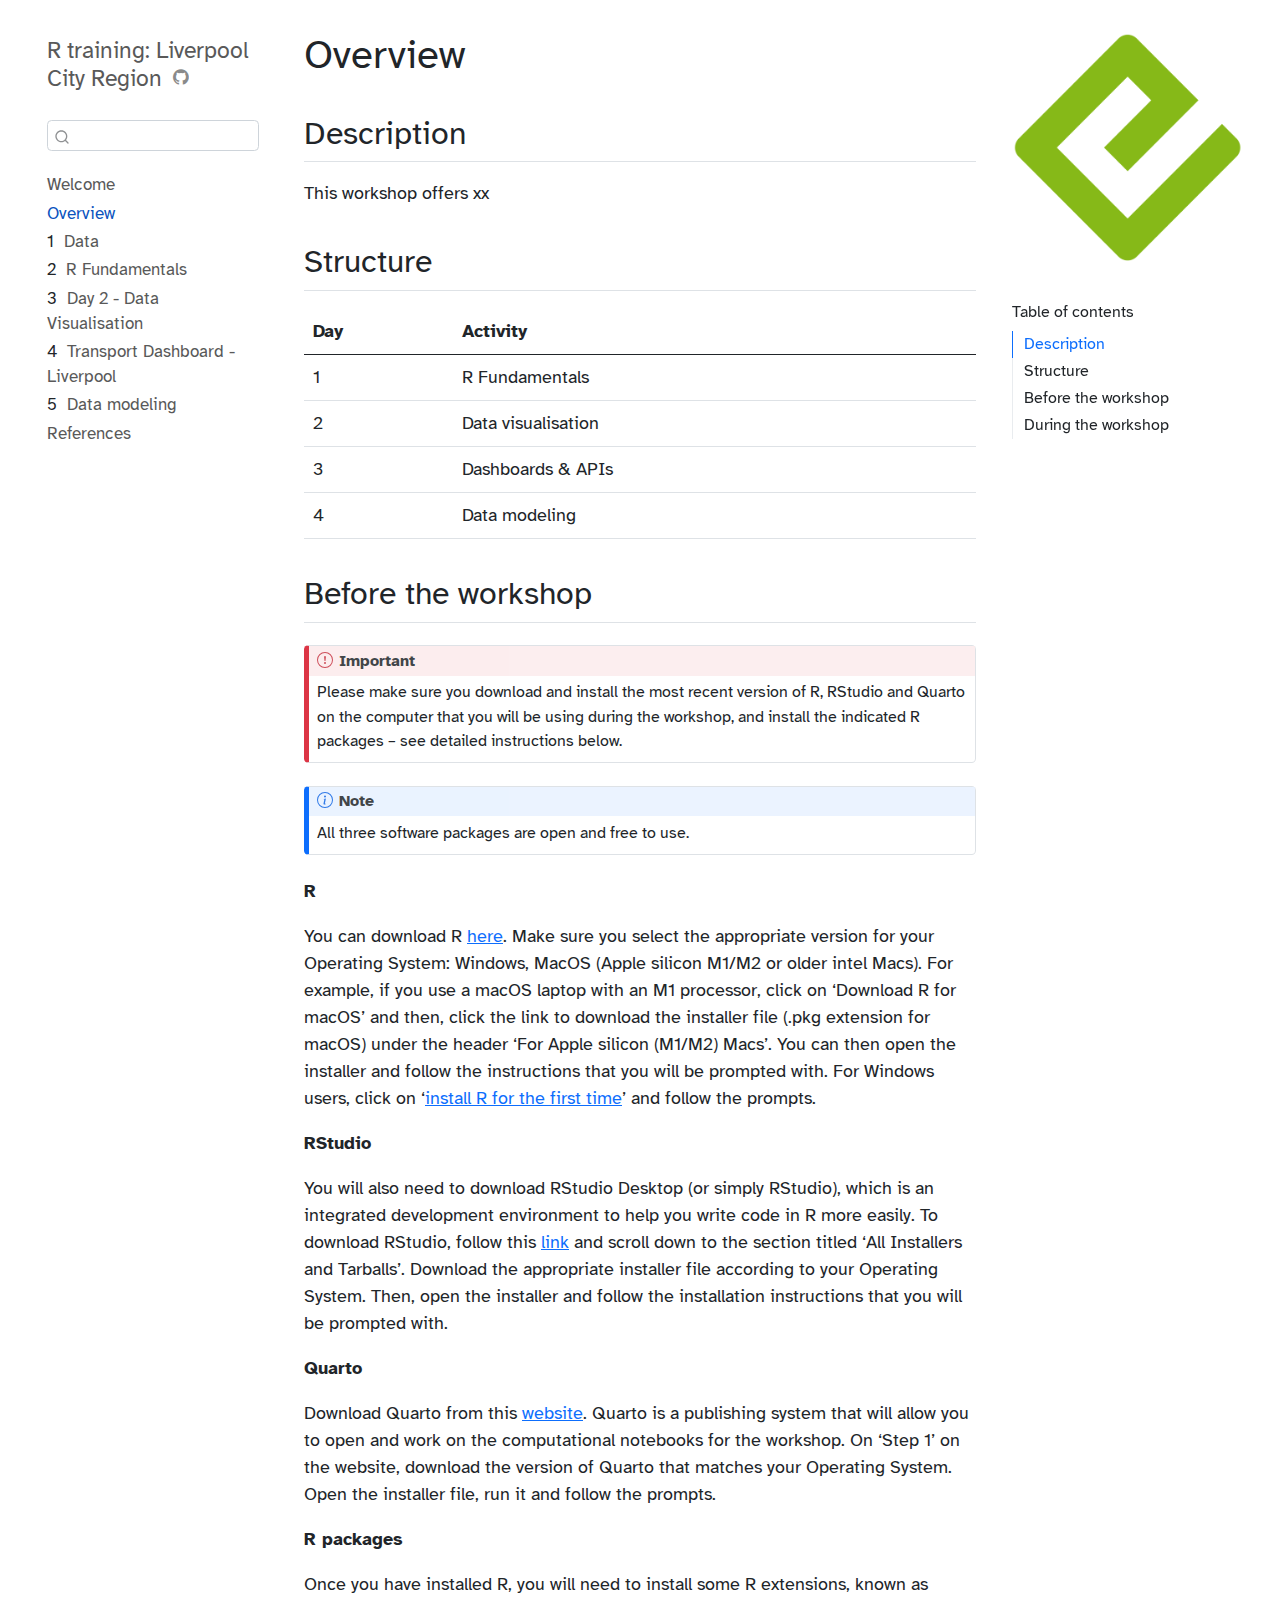
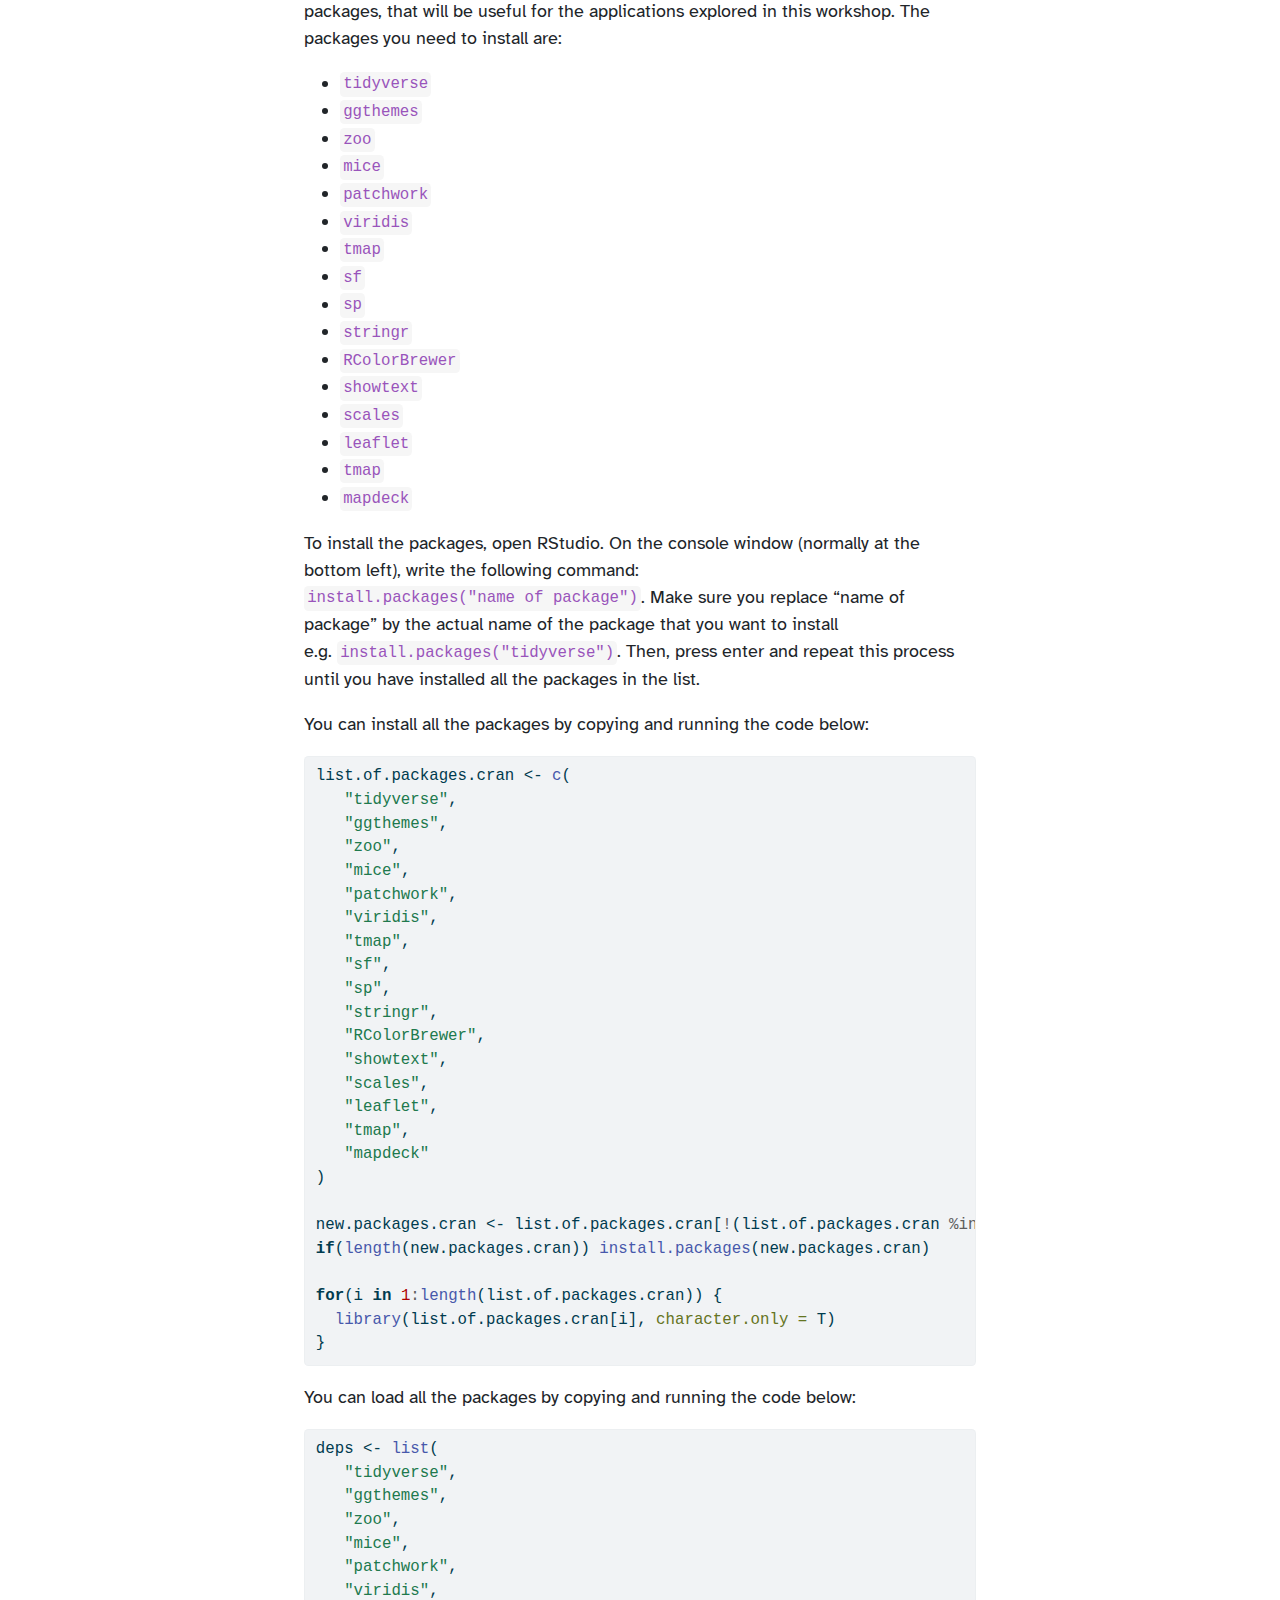
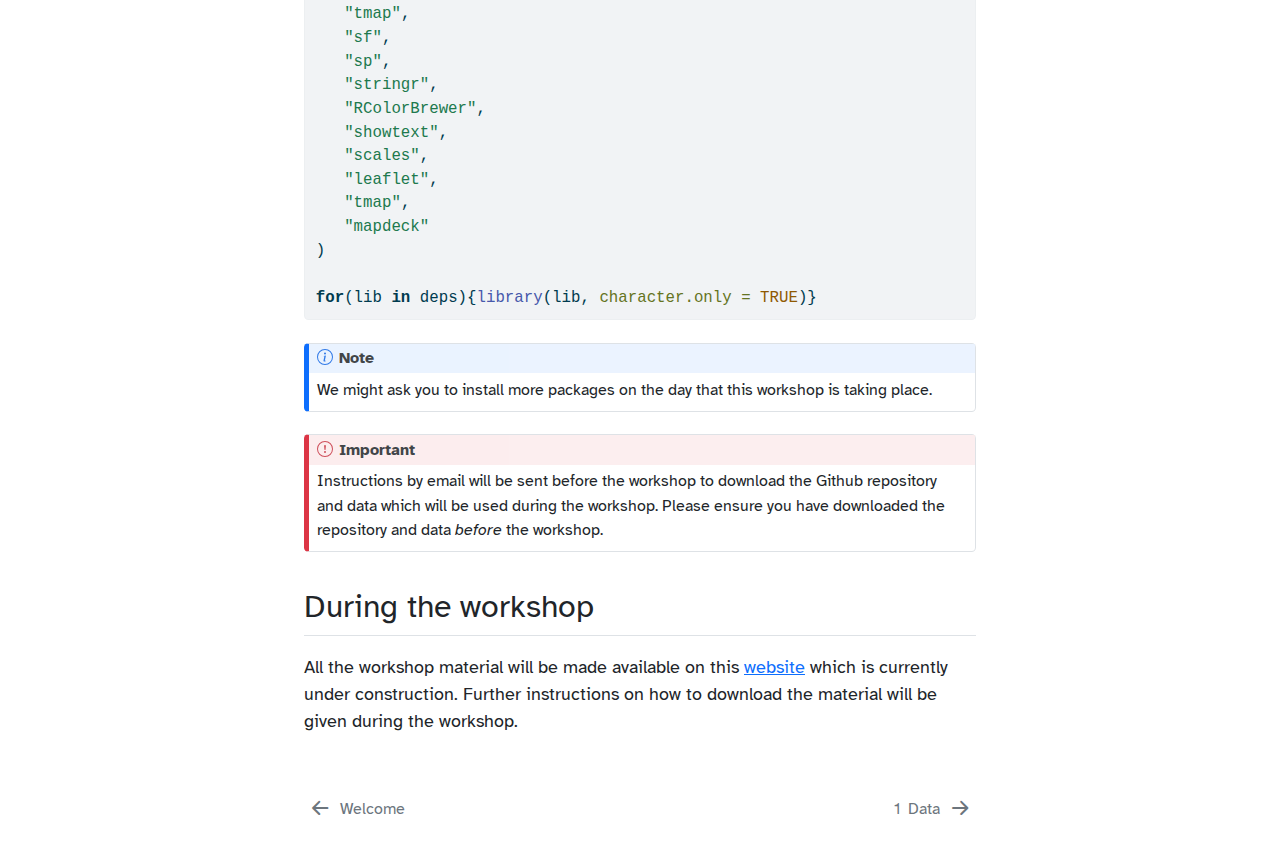
==== commit da4d98d7: "update main page, day 3" ====
--- a/docs/00_overview.html
+++ b/docs/00_overview.html
@@ -2,7 +2,7 @@
 <html xmlns="http://www.w3.org/1999/xhtml" lang="en" xml:lang="en"><head>
 
 <meta charset="utf-8">
-<meta name="generator" content="quarto-1.4.549">
+<meta name="generator" content="quarto-1.1.189">
 
 <meta name="viewport" content="width=device-width, initial-scale=1.0, user-scalable=yes">
 
@@ -17,12 +17,11 @@
 ul.task-list{list-style: none;}
 ul.task-list li input[type="checkbox"] {
   width: 0.8em;
-  margin: 0 0.8em 0.2em -1em; /* quarto-specific, see https://github.com/quarto-dev/quarto-cli/issues/4556 */ 
+  margin: 0 0.8em 0.2em -1.6em;
   vertical-align: middle;
 }
-/* CSS for syntax highlighting */
 pre > code.sourceCode { white-space: pre; position: relative; }
-pre > code.sourceCode > span { line-height: 1.25; }
+pre > code.sourceCode > span { display: inline-block; line-height: 1.25; }
 pre > code.sourceCode > span:empty { height: 1.2em; }
 .sourceCode { overflow: visible; }
 code.sourceCode > span { color: inherit; text-decoration: inherit; }
@@ -47,13 +46,43 @@
     -khtml-user-select: none; -moz-user-select: none;
     -ms-user-select: none; user-select: none;
     padding: 0 4px; width: 4em;
-  }
-pre.numberSource { margin-left: 3em;  padding-left: 4px; }
+    color: #aaaaaa;
+  }
+pre.numberSource { margin-left: 3em; border-left: 1px solid #aaaaaa;  padding-left: 4px; }
 div.sourceCode
   {   }
 @media screen {
 pre > code.sourceCode > span > a:first-child::before { text-decoration: underline; }
 }
+code span.al { color: #ff0000; font-weight: bold; } /* Alert */
+code span.an { color: #60a0b0; font-weight: bold; font-style: italic; } /* Annotation */
+code span.at { color: #7d9029; } /* Attribute */
+code span.bn { color: #40a070; } /* BaseN */
+code span.bu { color: #008000; } /* BuiltIn */
+code span.cf { color: #007020; font-weight: bold; } /* ControlFlow */
+code span.ch { color: #4070a0; } /* Char */
+code span.cn { color: #880000; } /* Constant */
+code span.co { color: #60a0b0; font-style: italic; } /* Comment */
+code span.cv { color: #60a0b0; font-weight: bold; font-style: italic; } /* CommentVar */
+code span.do { color: #ba2121; font-style: italic; } /* Documentation */
+code span.dt { color: #902000; } /* DataType */
+code span.dv { color: #40a070; } /* DecVal */
+code span.er { color: #ff0000; font-weight: bold; } /* Error */
+code span.ex { } /* Extension */
+code span.fl { color: #40a070; } /* Float */
+code span.fu { color: #06287e; } /* Function */
+code span.im { color: #008000; font-weight: bold; } /* Import */
+code span.in { color: #60a0b0; font-weight: bold; font-style: italic; } /* Information */
+code span.kw { color: #007020; font-weight: bold; } /* Keyword */
+code span.op { color: #666666; } /* Operator */
+code span.ot { color: #007020; } /* Other */
+code span.pp { color: #bc7a00; } /* Preprocessor */
+code span.sc { color: #4070a0; } /* SpecialChar */
+code span.ss { color: #bb6688; } /* SpecialString */
+code span.st { color: #4070a0; } /* String */
+code span.va { color: #19177c; } /* Variable */
+code span.vs { color: #4070a0; } /* VerbatimString */
+code span.wa { color: #60a0b0; font-weight: bold; font-style: italic; } /* Warning */
 </style>
 
 
@@ -81,13 +110,7 @@
   "collapse-after": 3,
   "panel-placement": "start",
   "type": "textbox",
-  "limit": 50,
-  "keyboard-shortcut": [
-    "f",
-    "/",
-    "s"
-  ],
-  "show-item-context": false,
+  "limit": 20,
   "language": {
     "search-no-results-text": "No results",
     "search-matching-documents-text": "matching documents",
@@ -96,10 +119,8 @@
     "search-more-match-text": "more match in this document",
     "search-more-matches-text": "more matches in this document",
     "search-clear-button-title": "Clear",
-    "search-text-placeholder": "",
     "search-detached-cancel-button-title": "Cancel",
-    "search-submit-button-title": "Submit",
-    "search-label": "Search"
+    "search-submit-button-title": "Submit"
   }
 }</script>
 
@@ -111,16 +132,11 @@
 
 <div id="quarto-search-results"></div>
   <header id="quarto-header" class="headroom fixed-top">
-  <nav class="quarto-secondary-nav">
-    <div class="container-fluid d-flex">
-      <button type="button" class="quarto-btn-toggle btn" data-bs-toggle="collapse" data-bs-target=".quarto-sidebar-collapse-item" aria-controls="quarto-sidebar" aria-expanded="false" aria-label="Toggle sidebar navigation" onclick="if (window.quartoToggleHeadroom) { window.quartoToggleHeadroom(); }">
-        <i class="bi bi-layout-text-sidebar-reverse"></i>
-      </button>
-        <nav class="quarto-page-breadcrumbs" aria-label="breadcrumb"><ol class="breadcrumb"><li class="breadcrumb-item"><a href="./00_overview.html">Overview</a></li></ol></nav>
-        <a class="flex-grow-1" role="button" data-bs-toggle="collapse" data-bs-target=".quarto-sidebar-collapse-item" aria-controls="quarto-sidebar" aria-expanded="false" aria-label="Toggle sidebar navigation" onclick="if (window.quartoToggleHeadroom) { window.quartoToggleHeadroom(); }">      
-        </a>
-      <button type="button" class="btn quarto-search-button" aria-label="" onclick="window.quartoOpenSearch();">
-        <i class="bi bi-search"></i>
+  <nav class="quarto-secondary-nav" data-bs-toggle="collapse" data-bs-target="#quarto-sidebar" aria-controls="quarto-sidebar" aria-expanded="false" aria-label="Toggle sidebar navigation" onclick="if (window.quartoToggleHeadroom) { window.quartoToggleHeadroom(); }">
+    <div class="container-fluid d-flex justify-content-between">
+      <h1 class="quarto-secondary-nav-title">Overview</h1>
+      <button type="button" class="quarto-btn-toggle btn" aria-label="Show secondary navigation">
+        <i class="bi bi-chevron-right"></i>
       </button>
     </div>
   </nav>
@@ -128,74 +144,65 @@
 <!-- content -->
 <div id="quarto-content" class="quarto-container page-columns page-rows-contents page-layout-article">
 <!-- sidebar -->
-  <nav id="quarto-sidebar" class="sidebar collapse collapse-horizontal quarto-sidebar-collapse-item sidebar-navigation floating overflow-auto">
+  <nav id="quarto-sidebar" class="sidebar collapse sidebar-navigation floating overflow-auto">
     <div class="pt-lg-2 mt-2 text-left sidebar-header">
     <div class="sidebar-title mb-0 py-0">
       <a href="./">R training: Liverpool City Region</a> 
         <div class="sidebar-tools-main">
-    <a href="https://github.com/fcorowe/lcr-training" title="Source Code" class="quarto-navigation-tool px-1" aria-label="Source Code"><i class="bi bi-github"></i></a>
+    <a href="https://github.com/fcorowe/lcr-training" title="Source Code" class="sidebar-tool px-1"><i class="bi bi-github"></i></a>
 </div>
     </div>
       </div>
-        <div class="mt-2 flex-shrink-0 align-items-center">
+      <div class="mt-2 flex-shrink-0 align-items-center">
         <div class="sidebar-search">
         <div id="quarto-search" class="" title="Search"></div>
         </div>
-        </div>
+      </div>
     <div class="sidebar-menu-container"> 
     <ul class="list-unstyled mt-1">
         <li class="sidebar-item">
   <div class="sidebar-item-container"> 
-  <a href="./index.html" class="sidebar-item-text sidebar-link">
- <span class="menu-text">Welcome</span></a>
-  </div>
-</li>
-        <li class="sidebar-item">
-  <div class="sidebar-item-container"> 
-  <a href="./00_overview.html" class="sidebar-item-text sidebar-link active">
- <span class="menu-text">Overview</span></a>
-  </div>
-</li>
-        <li class="sidebar-item">
-  <div class="sidebar-item-container"> 
-  <a href="./01_data-description.html" class="sidebar-item-text sidebar-link">
- <span class="menu-text"><span class="chapter-number">1</span>&nbsp; <span class="chapter-title">Data</span></span></a>
-  </div>
-</li>
-        <li class="sidebar-item">
-  <div class="sidebar-item-container"> 
-  <a href="./02_fundamentals.html" class="sidebar-item-text sidebar-link">
- <span class="menu-text"><span class="chapter-number">2</span>&nbsp; <span class="chapter-title">R Fundamentals</span></span></a>
-  </div>
-</li>
-        <li class="sidebar-item">
-  <div class="sidebar-item-container"> 
-  <a href="./03_data-visualisation.html" class="sidebar-item-text sidebar-link">
- <span class="menu-text"><span class="chapter-number">3</span>&nbsp; <span class="chapter-title">Data visusalition</span></span></a>
-  </div>
-</li>
-        <li class="sidebar-item">
-  <div class="sidebar-item-container"> 
-  <a href="./04_dashboards-api.html" class="sidebar-item-text sidebar-link">
- <span class="menu-text"><span class="chapter-number">4</span>&nbsp; <span class="chapter-title">Dashboards and APIs</span></span></a>
-  </div>
-</li>
-        <li class="sidebar-item">
-  <div class="sidebar-item-container"> 
-  <a href="./05_data-modeling.html" class="sidebar-item-text sidebar-link">
- <span class="menu-text"><span class="chapter-number">5</span>&nbsp; <span class="chapter-title">Data modeling</span></span></a>
-  </div>
-</li>
-        <li class="sidebar-item">
-  <div class="sidebar-item-container"> 
-  <a href="./references.html" class="sidebar-item-text sidebar-link">
- <span class="menu-text">References</span></a>
+  <a href="./index.html" class="sidebar-item-text sidebar-link">Welcome</a>
+  </div>
+</li>
+        <li class="sidebar-item">
+  <div class="sidebar-item-container"> 
+  <a href="./00_overview.html" class="sidebar-item-text sidebar-link active">Overview</a>
+  </div>
+</li>
+        <li class="sidebar-item">
+  <div class="sidebar-item-container"> 
+  <a href="./01_data-description.html" class="sidebar-item-text sidebar-link"><span class="chapter-number">1</span>&nbsp; <span class="chapter-title">Data</span></a>
+  </div>
+</li>
+        <li class="sidebar-item">
+  <div class="sidebar-item-container"> 
+  <a href="./02_fundamentals.html" class="sidebar-item-text sidebar-link"><span class="chapter-number">2</span>&nbsp; <span class="chapter-title">R Fundamentals</span></a>
+  </div>
+</li>
+        <li class="sidebar-item">
+  <div class="sidebar-item-container"> 
+  <a href="./03_data-visualisation.html" class="sidebar-item-text sidebar-link"><span class="chapter-number">3</span>&nbsp; <span class="chapter-title">Day 2 - Data Visualisation</span></a>
+  </div>
+</li>
+        <li class="sidebar-item">
+  <div class="sidebar-item-container"> 
+  <a href="./04_dashboards-api.html" class="sidebar-item-text sidebar-link"><span class="chapter-number">4</span>&nbsp; <span class="chapter-title">Transport Dashboard - Liverpool</span></a>
+  </div>
+</li>
+        <li class="sidebar-item">
+  <div class="sidebar-item-container"> 
+  <a href="./05_data-modeling.html" class="sidebar-item-text sidebar-link"><span class="chapter-number">5</span>&nbsp; <span class="chapter-title">Data modeling</span></a>
+  </div>
+</li>
+        <li class="sidebar-item">
+  <div class="sidebar-item-container"> 
+  <a href="./references.html" class="sidebar-item-text sidebar-link">References</a>
   </div>
 </li>
     </ul>
     </div>
 </nav>
-<div id="quarto-sidebar-glass" class="quarto-sidebar-collapse-item" data-bs-toggle="collapse" data-bs-target=".quarto-sidebar-collapse-item"></div>
 <!-- margin-sidebar -->
     <div id="quarto-margin-sidebar" class="sidebar margin-sidebar"><div class="quarto-margin-header"><div class="margin-header-item">
 <p><img src="./cover.png" class="img-fluid"></p>
@@ -216,7 +223,7 @@
 
 <header id="title-block-header" class="quarto-title-block default">
 <div class="quarto-title">
-<h1 class="title">Overview</h1>
+<h1 class="title d-none d-lg-block">Overview</h1>
 </div>
 
 
@@ -224,14 +231,11 @@
 <div class="quarto-title-meta">
 
     
+    
+  </div>
   
-    
-  </div>
-  
-
 
 </header>
-
 
 <section id="description" class="level2">
 <h2 class="anchored" data-anchor-id="description">Description</h2>
@@ -268,12 +272,12 @@
 </section>
 <section id="before-the-workshop" class="level2">
 <h2 class="anchored" data-anchor-id="before-the-workshop">Before the workshop</h2>
-<div class="callout callout-style-default callout-important callout-titled">
+<div class="callout-important callout callout-style-default callout-captioned">
 <div class="callout-header d-flex align-content-center">
 <div class="callout-icon-container">
 <i class="callout-icon"></i>
 </div>
-<div class="callout-title-container flex-fill">
+<div class="callout-caption-container flex-fill">
 Important
 </div>
 </div>
@@ -281,12 +285,12 @@
 <p>Please make sure you download and install the most recent version of R, RStudio and Quarto on the computer that you will be using during the workshop, and install the indicated R packages – see detailed instructions below.</p>
 </div>
 </div>
-<div class="callout callout-style-default callout-note callout-titled">
+<div class="callout-note callout callout-style-default callout-captioned">
 <div class="callout-header d-flex align-content-center">
 <div class="callout-icon-container">
 <i class="callout-icon"></i>
 </div>
-<div class="callout-title-container flex-fill">
+<div class="callout-caption-container flex-fill">
 Note
 </div>
 </div>
@@ -372,12 +376,12 @@
 <span id="cb2-19"><a href="#cb2-19" aria-hidden="true" tabindex="-1"></a></span>
 <span id="cb2-20"><a href="#cb2-20" aria-hidden="true" tabindex="-1"></a><span class="cf">for</span>(lib <span class="cf">in</span> deps){<span class="fu">library</span>(lib, <span class="at">character.only =</span> <span class="cn">TRUE</span>)}</span></code><button title="Copy to Clipboard" class="code-copy-button"><i class="bi"></i></button></pre></div>
 </div>
-<div class="callout callout-style-default callout-note callout-titled">
+<div class="callout-note callout callout-style-default callout-captioned">
 <div class="callout-header d-flex align-content-center">
 <div class="callout-icon-container">
 <i class="callout-icon"></i>
 </div>
-<div class="callout-title-container flex-fill">
+<div class="callout-caption-container flex-fill">
 Note
 </div>
 </div>
@@ -385,12 +389,12 @@
 <p>We might ask you to install more packages on the day that this workshop is taking place.</p>
 </div>
 </div>
-<div class="callout callout-style-default callout-important callout-titled">
+<div class="callout-important callout callout-style-default callout-captioned">
 <div class="callout-header d-flex align-content-center">
 <div class="callout-icon-container">
 <i class="callout-icon"></i>
 </div>
-<div class="callout-title-container flex-fill">
+<div class="callout-caption-container flex-fill">
 Important
 </div>
 </div>
@@ -434,23 +438,9 @@
     icon: icon
   };
   anchorJS.add('.anchored');
-  const isCodeAnnotation = (el) => {
-    for (const clz of el.classList) {
-      if (clz.startsWith('code-annotation-')) {                     
-        return true;
-      }
-    }
-    return false;
-  }
   const clipboard = new window.ClipboardJS('.code-copy-button', {
-    text: function(trigger) {
-      const codeEl = trigger.previousElementSibling.cloneNode(true);
-      for (const childEl of codeEl.children) {
-        if (isCodeAnnotation(childEl)) {
-          childEl.remove();
-        }
-      }
-      return codeEl.innerText;
+    target: function(trigger) {
+      return trigger.previousElementSibling;
     }
   });
   clipboard.on('success', function(e) {
@@ -462,33 +452,17 @@
     button.classList.add('code-copy-button-checked');
     var currentTitle = button.getAttribute("title");
     button.setAttribute("title", "Copied!");
-    let tooltip;
-    if (window.bootstrap) {
-      button.setAttribute("data-bs-toggle", "tooltip");
-      button.setAttribute("data-bs-placement", "left");
-      button.setAttribute("data-bs-title", "Copied!");
-      tooltip = new bootstrap.Tooltip(button, 
-        { trigger: "manual", 
-          customClass: "code-copy-button-tooltip",
-          offset: [0, -8]});
-      tooltip.show();    
-    }
     setTimeout(function() {
-      if (tooltip) {
-        tooltip.hide();
-        button.removeAttribute("data-bs-title");
-        button.removeAttribute("data-bs-toggle");
-        button.removeAttribute("data-bs-placement");
-      }
       button.setAttribute("title", currentTitle);
       button.classList.remove('code-copy-button-checked');
     }, 1000);
     // clear code selection
     e.clearSelection();
   });
-  function tippyHover(el, contentFn, onTriggerFn, onUntriggerFn) {
+  function tippyHover(el, contentFn) {
     const config = {
       allowHTML: true,
+      content: contentFn,
       maxWidth: 500,
       delay: 100,
       arrow: false,
@@ -498,17 +472,8 @@
       interactive: true,
       interactiveBorder: 10,
       theme: 'quarto',
-      placement: 'bottom-start',
+      placement: 'bottom-start'
     };
-    if (contentFn) {
-      config.content = contentFn;
-    }
-    if (onTriggerFn) {
-      config.onTrigger = onTriggerFn;
-    }
-    if (onUntriggerFn) {
-      config.onUntrigger = onUntriggerFn;
-    }
     window.tippy(el, config); 
   }
   const noterefs = window.document.querySelectorAll('a[role="doc-noteref"]');
@@ -523,285 +488,35 @@
       return note.innerHTML;
     });
   }
-  const xrefs = window.document.querySelectorAll('a.quarto-xref');
-  const processXRef = (id, note) => {
-    // Strip column container classes
-    const stripColumnClz = (el) => {
-      el.classList.remove("page-full", "page-columns");
-      if (el.children) {
-        for (const child of el.children) {
-          stripColumnClz(child);
-        }
-      }
-    }
-    stripColumnClz(note)
-    if (id === null || id.startsWith('sec-')) {
-      // Special case sections, only their first couple elements
-      const container = document.createElement("div");
-      if (note.children && note.children.length > 2) {
-        container.appendChild(note.children[0].cloneNode(true));
-        for (let i = 1; i < note.children.length; i++) {
-          const child = note.children[i];
-          if (child.tagName === "P" && child.innerText === "") {
-            continue;
-          } else {
-            container.appendChild(child.cloneNode(true));
-            break;
-          }
-        }
-        if (window.Quarto?.typesetMath) {
-          window.Quarto.typesetMath(container);
-        }
-        return container.innerHTML
-      } else {
-        if (window.Quarto?.typesetMath) {
-          window.Quarto.typesetMath(note);
-        }
-        return note.innerHTML;
-      }
-    } else {
-      // Remove any anchor links if they are present
-      const anchorLink = note.querySelector('a.anchorjs-link');
-      if (anchorLink) {
-        anchorLink.remove();
-      }
-      if (window.Quarto?.typesetMath) {
-        window.Quarto.typesetMath(note);
-      }
-      // TODO in 1.5, we should make sure this works without a callout special case
-      if (note.classList.contains("callout")) {
-        return note.outerHTML;
-      } else {
-        return note.innerHTML;
-      }
-    }
-  }
-  for (var i=0; i<xrefs.length; i++) {
-    const xref = xrefs[i];
-    tippyHover(xref, undefined, function(instance) {
-      instance.disable();
-      let url = xref.getAttribute('href');
-      let hash = undefined; 
-      if (url.startsWith('#')) {
-        hash = url;
-      } else {
-        try { hash = new URL(url).hash; } catch {}
-      }
-      if (hash) {
-        const id = hash.replace(/^#\/?/, "");
-        const note = window.document.getElementById(id);
-        if (note !== null) {
-          try {
-            const html = processXRef(id, note.cloneNode(true));
-            instance.setContent(html);
-          } finally {
-            instance.enable();
-            instance.show();
-          }
-        } else {
-          // See if we can fetch this
-          fetch(url.split('#')[0])
-          .then(res => res.text())
-          .then(html => {
-            const parser = new DOMParser();
-            const htmlDoc = parser.parseFromString(html, "text/html");
-            const note = htmlDoc.getElementById(id);
-            if (note !== null) {
-              const html = processXRef(id, note);
-              instance.setContent(html);
-            } 
-          }).finally(() => {
-            instance.enable();
-            instance.show();
-          });
-        }
-      } else {
-        // See if we can fetch a full url (with no hash to target)
-        // This is a special case and we should probably do some content thinning / targeting
-        fetch(url)
-        .then(res => res.text())
-        .then(html => {
-          const parser = new DOMParser();
-          const htmlDoc = parser.parseFromString(html, "text/html");
-          const note = htmlDoc.querySelector('main.content');
-          if (note !== null) {
-            // This should only happen for chapter cross references
-            // (since there is no id in the URL)
-            // remove the first header
-            if (note.children.length > 0 && note.children[0].tagName === "HEADER") {
-              note.children[0].remove();
-            }
-            const html = processXRef(null, note);
-            instance.setContent(html);
-          } 
-        }).finally(() => {
-          instance.enable();
-          instance.show();
-        });
-      }
-    }, function(instance) {
-    });
-  }
-      let selectedAnnoteEl;
-      const selectorForAnnotation = ( cell, annotation) => {
-        let cellAttr = 'data-code-cell="' + cell + '"';
-        let lineAttr = 'data-code-annotation="' +  annotation + '"';
-        const selector = 'span[' + cellAttr + '][' + lineAttr + ']';
-        return selector;
-      }
-      const selectCodeLines = (annoteEl) => {
-        const doc = window.document;
-        const targetCell = annoteEl.getAttribute("data-target-cell");
-        const targetAnnotation = annoteEl.getAttribute("data-target-annotation");
-        const annoteSpan = window.document.querySelector(selectorForAnnotation(targetCell, targetAnnotation));
-        const lines = annoteSpan.getAttribute("data-code-lines").split(",");
-        const lineIds = lines.map((line) => {
-          return targetCell + "-" + line;
-        })
-        let top = null;
-        let height = null;
-        let parent = null;
-        if (lineIds.length > 0) {
-            //compute the position of the single el (top and bottom and make a div)
-            const el = window.document.getElementById(lineIds[0]);
-            top = el.offsetTop;
-            height = el.offsetHeight;
-            parent = el.parentElement.parentElement;
-          if (lineIds.length > 1) {
-            const lastEl = window.document.getElementById(lineIds[lineIds.length - 1]);
-            const bottom = lastEl.offsetTop + lastEl.offsetHeight;
-            height = bottom - top;
-          }
-          if (top !== null && height !== null && parent !== null) {
-            // cook up a div (if necessary) and position it 
-            let div = window.document.getElementById("code-annotation-line-highlight");
-            if (div === null) {
-              div = window.document.createElement("div");
-              div.setAttribute("id", "code-annotation-line-highlight");
-              div.style.position = 'absolute';
-              parent.appendChild(div);
-            }
-            div.style.top = top - 2 + "px";
-            div.style.height = height + 4 + "px";
-            div.style.left = 0;
-            let gutterDiv = window.document.getElementById("code-annotation-line-highlight-gutter");
-            if (gutterDiv === null) {
-              gutterDiv = window.document.createElement("div");
-              gutterDiv.setAttribute("id", "code-annotation-line-highlight-gutter");
-              gutterDiv.style.position = 'absolute';
-              const codeCell = window.document.getElementById(targetCell);
-              const gutter = codeCell.querySelector('.code-annotation-gutter');
-              gutter.appendChild(gutterDiv);
-            }
-            gutterDiv.style.top = top - 2 + "px";
-            gutterDiv.style.height = height + 4 + "px";
-          }
-          selectedAnnoteEl = annoteEl;
-        }
-      };
-      const unselectCodeLines = () => {
-        const elementsIds = ["code-annotation-line-highlight", "code-annotation-line-highlight-gutter"];
-        elementsIds.forEach((elId) => {
-          const div = window.document.getElementById(elId);
-          if (div) {
-            div.remove();
-          }
-        });
-        selectedAnnoteEl = undefined;
-      };
-        // Handle positioning of the toggle
-    window.addEventListener(
-      "resize",
-      throttle(() => {
-        elRect = undefined;
-        if (selectedAnnoteEl) {
-          selectCodeLines(selectedAnnoteEl);
-        }
-      }, 10)
-    );
-    function throttle(fn, ms) {
-    let throttle = false;
-    let timer;
-      return (...args) => {
-        if(!throttle) { // first call gets through
-            fn.apply(this, args);
-            throttle = true;
-        } else { // all the others get throttled
-            if(timer) clearTimeout(timer); // cancel #2
-            timer = setTimeout(() => {
-              fn.apply(this, args);
-              timer = throttle = false;
-            }, ms);
-        }
-      };
-    }
-      // Attach click handler to the DT
-      const annoteDls = window.document.querySelectorAll('dt[data-target-cell]');
-      for (const annoteDlNode of annoteDls) {
-        annoteDlNode.addEventListener('click', (event) => {
-          const clickedEl = event.target;
-          if (clickedEl !== selectedAnnoteEl) {
-            unselectCodeLines();
-            const activeEl = window.document.querySelector('dt[data-target-cell].code-annotation-active');
-            if (activeEl) {
-              activeEl.classList.remove('code-annotation-active');
-            }
-            selectCodeLines(clickedEl);
-            clickedEl.classList.add('code-annotation-active');
-          } else {
-            // Unselect the line
-            unselectCodeLines();
-            clickedEl.classList.remove('code-annotation-active');
-          }
-        });
-      }
-  const findCites = (el) => {
-    const parentEl = el.parentElement;
-    if (parentEl) {
-      const cites = parentEl.dataset.cites;
-      if (cites) {
-        return {
-          el,
-          cites: cites.split(' ')
-        };
-      } else {
-        return findCites(el.parentElement)
-      }
-    } else {
-      return undefined;
-    }
-  };
   var bibliorefs = window.document.querySelectorAll('a[role="doc-biblioref"]');
   for (var i=0; i<bibliorefs.length; i++) {
     const ref = bibliorefs[i];
-    const citeInfo = findCites(ref);
-    if (citeInfo) {
-      tippyHover(citeInfo.el, function() {
-        var popup = window.document.createElement('div');
-        citeInfo.cites.forEach(function(cite) {
-          var citeDiv = window.document.createElement('div');
-          citeDiv.classList.add('hanging-indent');
-          citeDiv.classList.add('csl-entry');
-          var biblioDiv = window.document.getElementById('ref-' + cite);
-          if (biblioDiv) {
-            citeDiv.innerHTML = biblioDiv.innerHTML;
-          }
-          popup.appendChild(citeDiv);
-        });
-        return popup.innerHTML;
+    const cites = ref.parentNode.getAttribute('data-cites').split(' ');
+    tippyHover(ref, function() {
+      var popup = window.document.createElement('div');
+      cites.forEach(function(cite) {
+        var citeDiv = window.document.createElement('div');
+        citeDiv.classList.add('hanging-indent');
+        citeDiv.classList.add('csl-entry');
+        var biblioDiv = window.document.getElementById('ref-' + cite);
+        if (biblioDiv) {
+          citeDiv.innerHTML = biblioDiv.innerHTML;
+        }
+        popup.appendChild(citeDiv);
       });
-    }
+      return popup.innerHTML;
+    });
   }
 });
 </script>
 <nav class="page-navigation">
   <div class="nav-page nav-page-previous">
-      <a href="./index.html" class="pagination-link  aria-label=" welcome"="">
+      <a href="./index.html" class="pagination-link">
         <i class="bi bi-arrow-left-short"></i> <span class="nav-page-text">Welcome</span>
       </a>          
   </div>
   <div class="nav-page nav-page-next">
-      <a href="./01_data-description.html" class="pagination-link" aria-label="<span class='chapter-number'>1</span>&nbsp; <span class='chapter-title'>Data</span>">
+      <a href="./01_data-description.html" class="pagination-link">
         <span class="nav-page-text"><span class="chapter-number">1</span>&nbsp; <span class="chapter-title">Data</span></span> <i class="bi bi-arrow-right-short"></i>
       </a>
   </div>
@@ -810,5 +525,4 @@
 
 
 
-
 </body></html>--- a/docs/site_libs/quarto-html/quarto-syntax-highlighting.css
+++ b/docs/site_libs/quarto-html/quarto-syntax-highlighting.css
@@ -55,85 +55,62 @@
 
 code span.ot {
   color: #003B4F;
-  font-style: inherit;
 }
 
 code span.at {
   color: #657422;
-  font-style: inherit;
 }
 
 code span.ss {
   color: #20794D;
-  font-style: inherit;
 }
 
 code span.an {
   color: #5E5E5E;
-  font-style: inherit;
 }
 
 code span.fu {
   color: #4758AB;
-  font-style: inherit;
 }
 
 code span.st {
   color: #20794D;
-  font-style: inherit;
 }
 
 code span.cf {
   color: #003B4F;
-  font-style: inherit;
 }
 
 code span.op {
   color: #5E5E5E;
-  font-style: inherit;
 }
 
 code span.er {
   color: #AD0000;
-  font-style: inherit;
 }
 
 code span.bn {
   color: #AD0000;
-  font-style: inherit;
 }
 
 code span.al {
   color: #AD0000;
-  font-style: inherit;
 }
 
 code span.va {
   color: #111111;
-  font-style: inherit;
-}
-
-code span.bu {
-  font-style: inherit;
-}
-
-code span.ex {
-  font-style: inherit;
 }
 
 code span.pp {
   color: #AD0000;
-  font-style: inherit;
 }
 
 code span.in {
   color: #5E5E5E;
-  font-style: inherit;
 }
 
 code span.vs {
   color: #20794D;
-  font-style: inherit;
 }
 
 code span.wa {
@@ -148,27 +125,22 @@
 
 code span.im {
   color: #00769E;
-  font-style: inherit;
 }
 
 code span.ch {
   color: #20794D;
-  font-style: inherit;
 }
 
 code span.dt {
   color: #AD0000;
-  font-style: inherit;
 }
 
 code span.fl {
   color: #AD0000;
-  font-style: inherit;
 }
 
 code span.co {
   color: #5E5E5E;
-  font-style: inherit;
 }
 
 code span.cv {
@@ -178,22 +150,18 @@
 
 code span.cn {
   color: #8f5902;
-  font-style: inherit;
 }
 
 code span.sc {
   color: #5E5E5E;
-  font-style: inherit;
 }
 
 code span.dv {
   color: #AD0000;
-  font-style: inherit;
 }
 
 code span.kw {
   color: #003B4F;
-  font-style: inherit;
 }
 
 .prevent-inlining {
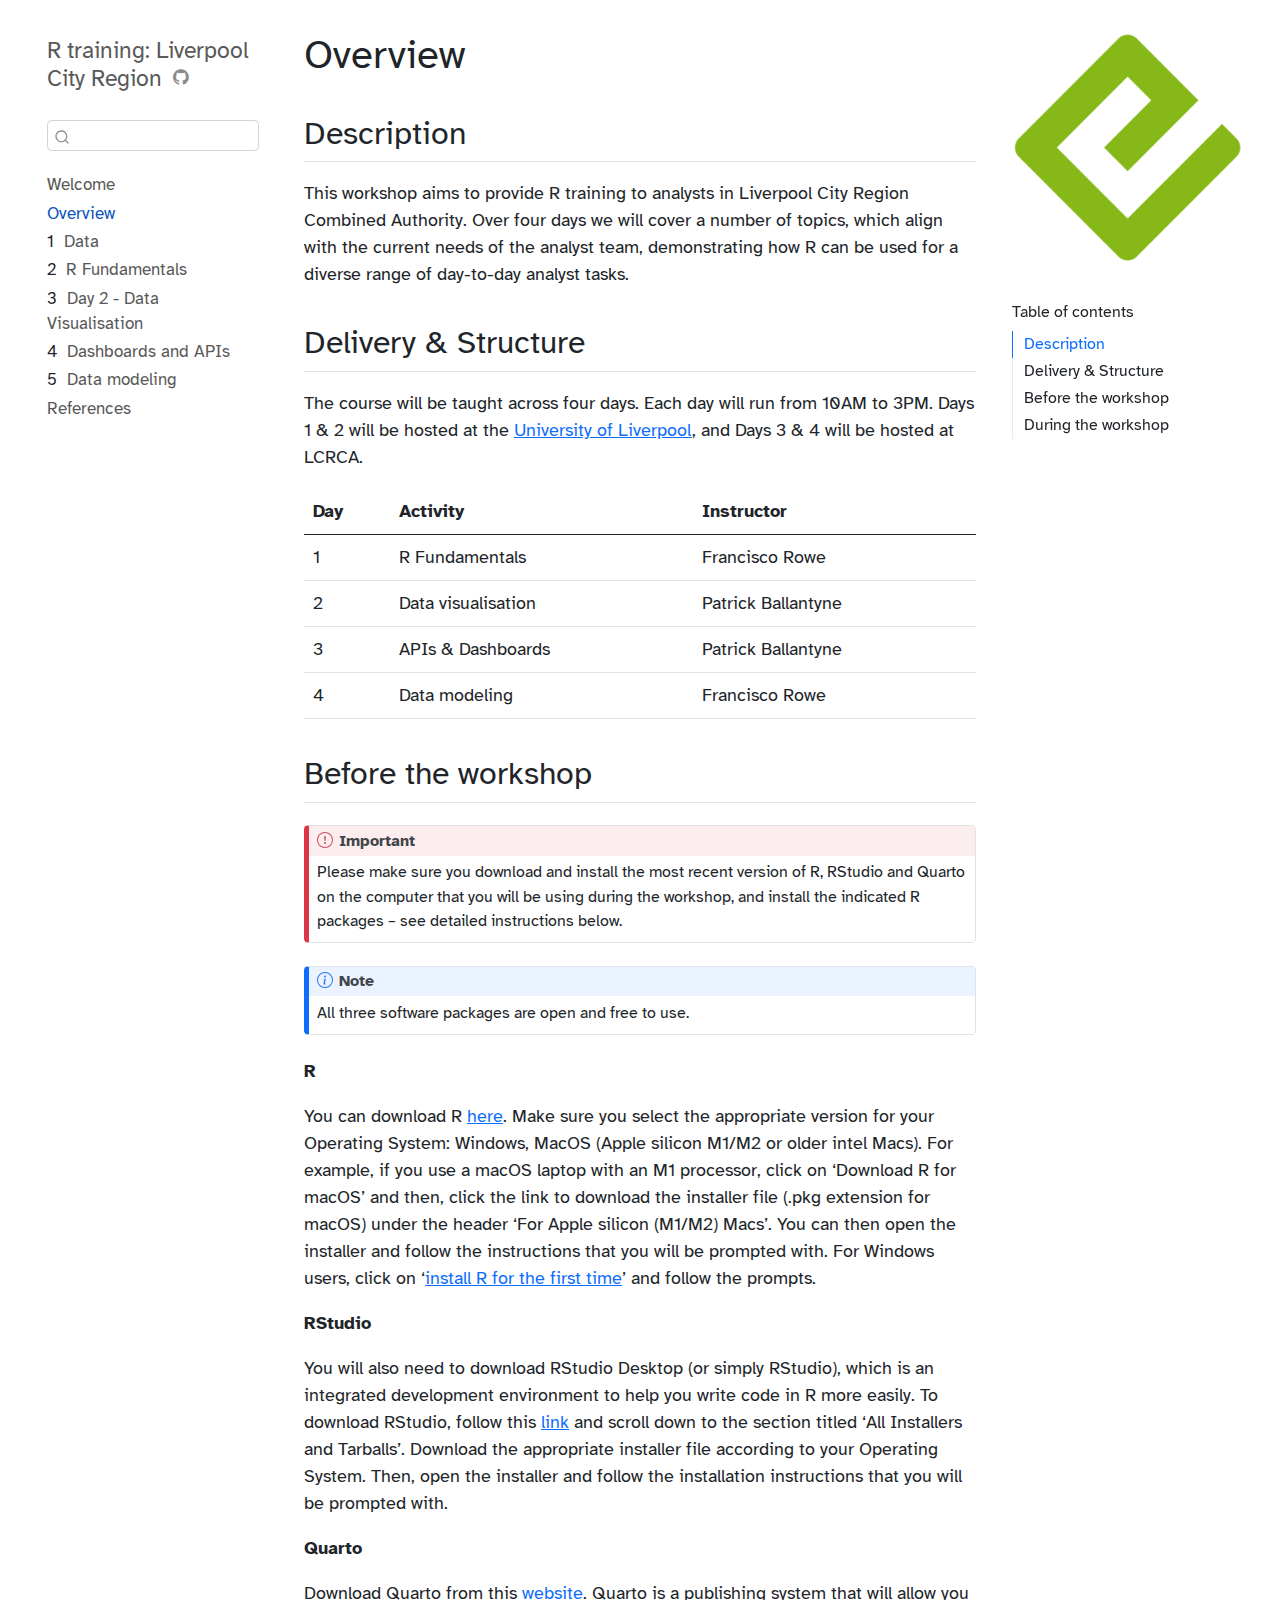
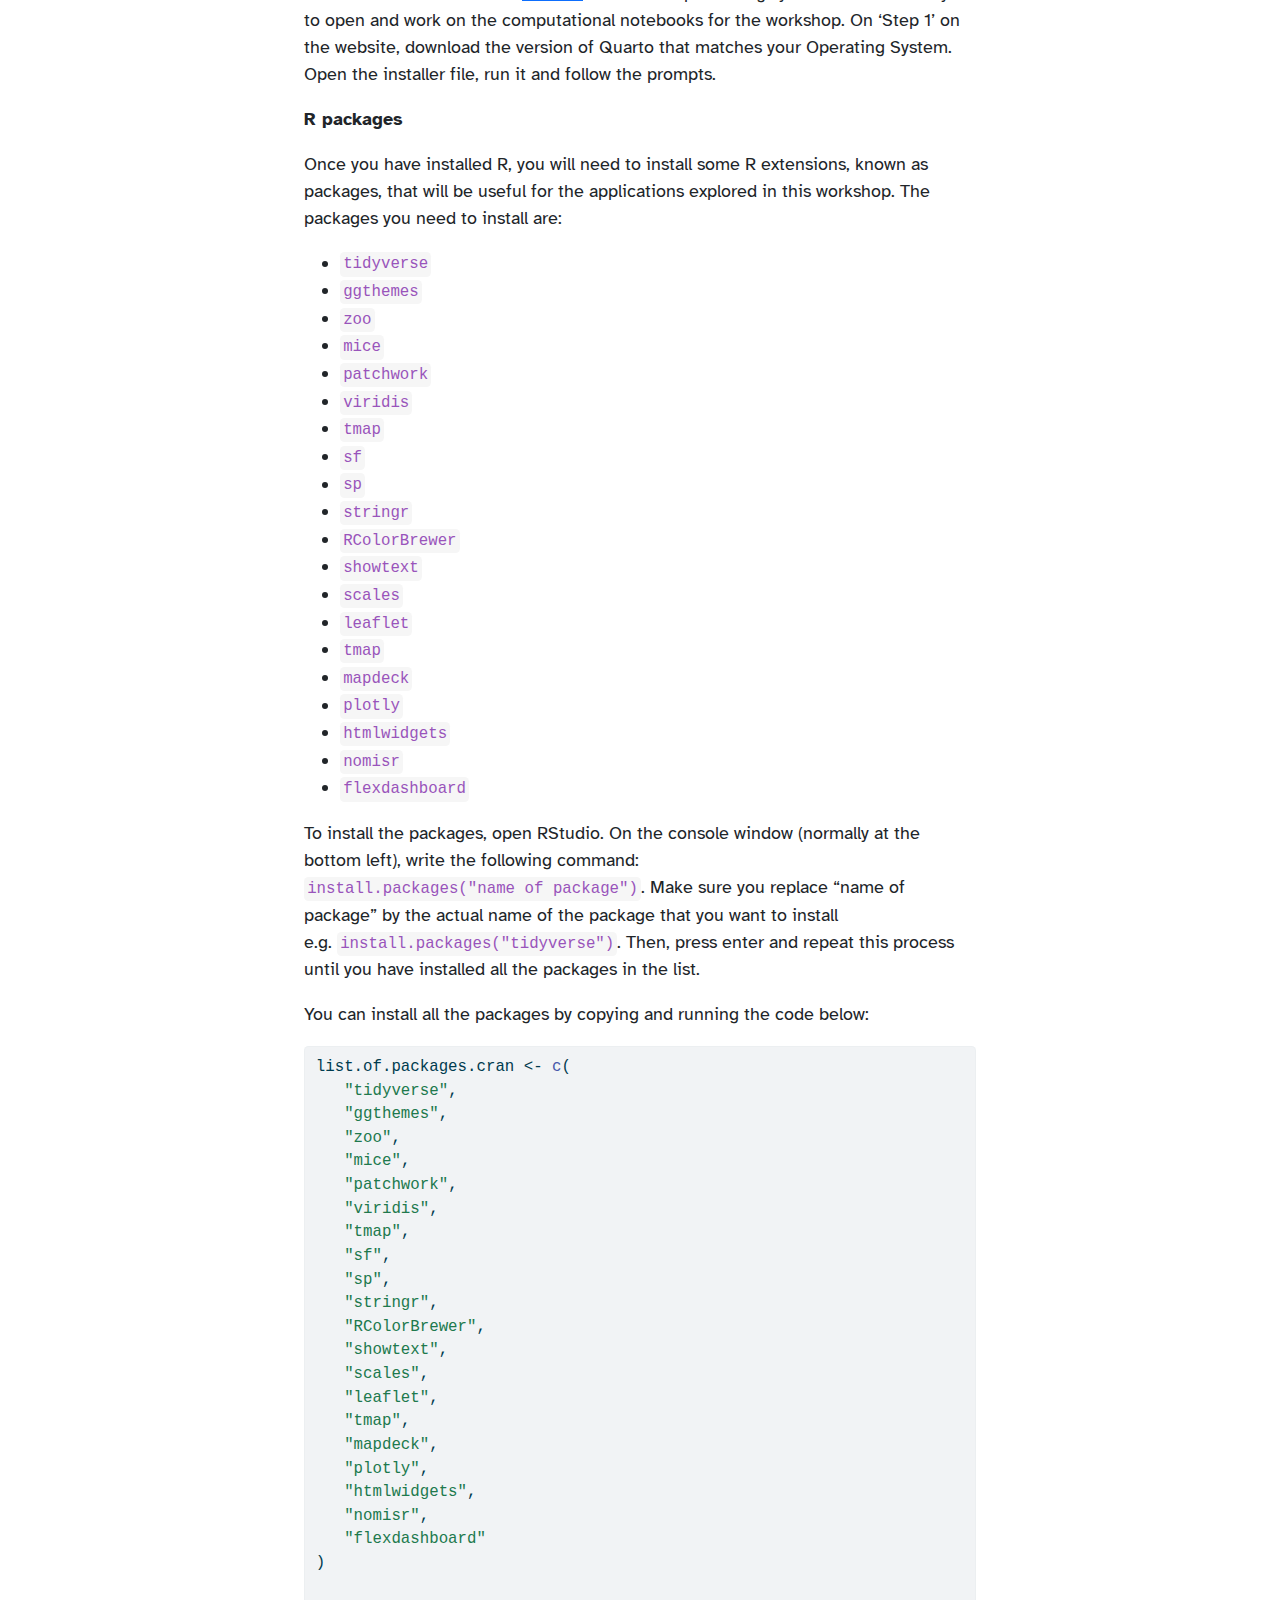
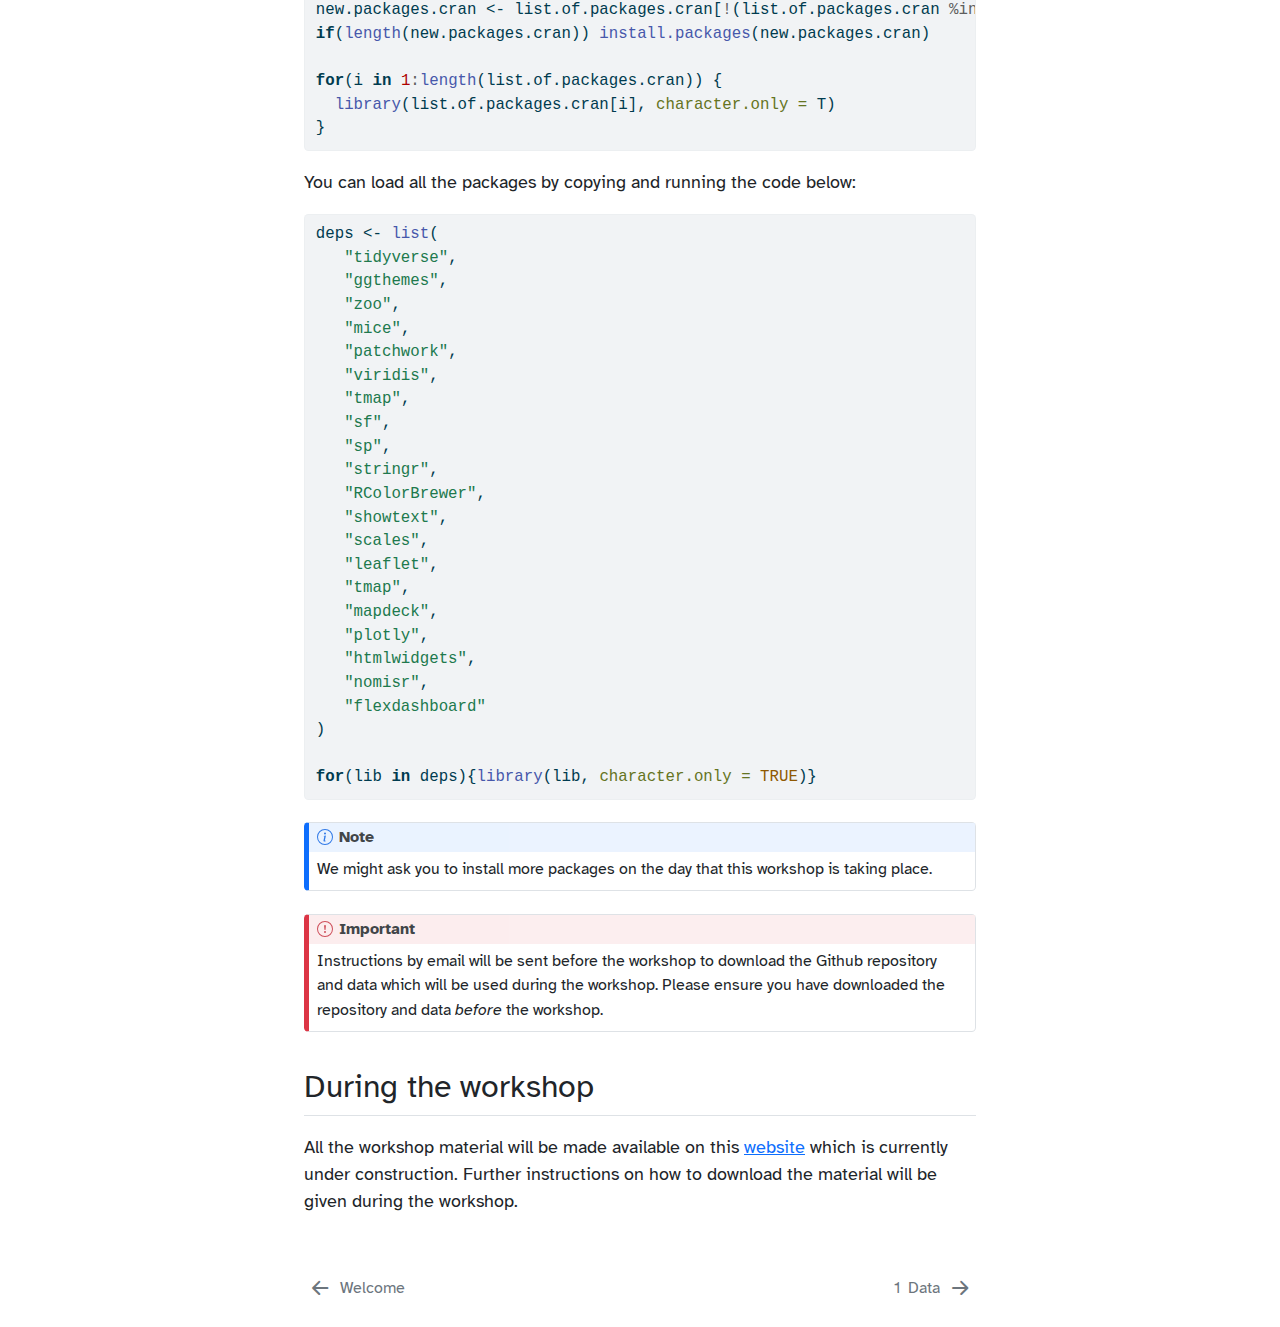
==== commit a2d97987: "day 3 fixes" ====
--- a/docs/00_overview.html
+++ b/docs/00_overview.html
@@ -187,7 +187,7 @@
 </li>
         <li class="sidebar-item">
   <div class="sidebar-item-container"> 
-  <a href="./04_dashboards-api.html" class="sidebar-item-text sidebar-link"><span class="chapter-number">4</span>&nbsp; <span class="chapter-title">Transport Dashboard - Liverpool</span></a>
+  <a href="./04_dashboards-api.html" class="sidebar-item-text sidebar-link"><span class="chapter-number">4</span>&nbsp; <span class="chapter-title">Dashboards and APIs</span></a>
   </div>
 </li>
         <li class="sidebar-item">
@@ -212,7 +212,7 @@
    
   <ul>
   <li><a href="#description" id="toc-description" class="nav-link active" data-scroll-target="#description">Description</a></li>
-  <li><a href="#structure" id="toc-structure" class="nav-link" data-scroll-target="#structure">Structure</a></li>
+  <li><a href="#delivery-structure" id="toc-delivery-structure" class="nav-link" data-scroll-target="#delivery-structure">Delivery &amp; Structure</a></li>
   <li><a href="#before-the-workshop" id="toc-before-the-workshop" class="nav-link" data-scroll-target="#before-the-workshop">Before the workshop</a></li>
   <li><a href="#during-the-workshop" id="toc-during-the-workshop" class="nav-link" data-scroll-target="#during-the-workshop">During the workshop</a></li>
   </ul>
@@ -239,33 +239,39 @@
 
 <section id="description" class="level2">
 <h2 class="anchored" data-anchor-id="description">Description</h2>
-<p>This workshop offers xx</p>
+<p>This workshop aims to provide R training to analysts in Liverpool City Region Combined Authority. Over four days we will cover a number of topics, which align with the current needs of the analyst team, demonstrating how R can be used for a diverse range of day-to-day analyst tasks.</p>
 </section>
-<section id="structure" class="level2">
-<h2 class="anchored" data-anchor-id="structure">Structure</h2>
+<section id="delivery-structure" class="level2">
+<h2 class="anchored" data-anchor-id="delivery-structure">Delivery &amp; Structure</h2>
+<p>The course will be taught across four days. Each day will run from 10AM to 3PM. Days 1 &amp; 2 will be hosted at the <a href="https://www.liverpool.ac.uk/geography-and-planning/contacts-and-finding-us/">University of Liverpool</a>, and Days 3 &amp; 4 will be hosted at LCRCA.</p>
 <table class="table">
 <thead>
 <tr class="header">
 <th>Day</th>
 <th>Activity</th>
+<th>Instructor</th>
 </tr>
 </thead>
 <tbody>
 <tr class="odd">
 <td>1</td>
 <td>R Fundamentals</td>
+<td>Francisco Rowe</td>
 </tr>
 <tr class="even">
 <td>2</td>
 <td>Data visualisation</td>
+<td>Patrick Ballantyne</td>
 </tr>
 <tr class="odd">
 <td>3</td>
-<td>Dashboards &amp; APIs</td>
+<td>APIs &amp; Dashboards</td>
+<td>Patrick Ballantyne</td>
 </tr>
 <tr class="even">
 <td>4</td>
 <td>Data modeling</td>
+<td>Francisco Rowe</td>
 </tr>
 </tbody>
 </table>
@@ -323,6 +329,10 @@
 <li><code>leaflet</code></li>
 <li><code>tmap</code></li>
 <li><code>mapdeck</code></li>
+<li><code>plotly</code></li>
+<li><code>htmlwidgets</code></li>
+<li><code>nomisr</code></li>
+<li><code>flexdashboard</code></li>
 </ul>
 <p>To install the packages, open RStudio. On the console window (normally at the bottom left), write the following command: <code>install.packages("name of package")</code>. Make sure you replace “name of package” by the actual name of the package that you want to install e.g.&nbsp;<code>install.packages("tidyverse")</code>. Then, press enter and repeat this process until you have installed all the packages in the list.</p>
 <p>You can install all the packages by copying and running the code below:</p>
@@ -343,15 +353,19 @@
 <span id="cb1-14"><a href="#cb1-14" aria-hidden="true" tabindex="-1"></a>   <span class="st">"scales"</span>,</span>
 <span id="cb1-15"><a href="#cb1-15" aria-hidden="true" tabindex="-1"></a>   <span class="st">"leaflet"</span>,</span>
 <span id="cb1-16"><a href="#cb1-16" aria-hidden="true" tabindex="-1"></a>   <span class="st">"tmap"</span>,</span>
-<span id="cb1-17"><a href="#cb1-17" aria-hidden="true" tabindex="-1"></a>   <span class="st">"mapdeck"</span></span>
-<span id="cb1-18"><a href="#cb1-18" aria-hidden="true" tabindex="-1"></a>)</span>
-<span id="cb1-19"><a href="#cb1-19" aria-hidden="true" tabindex="-1"></a></span>
-<span id="cb1-20"><a href="#cb1-20" aria-hidden="true" tabindex="-1"></a>new.packages.cran <span class="ot">&lt;-</span> list.of.packages.cran[<span class="sc">!</span>(list.of.packages.cran <span class="sc">%in%</span> <span class="fu">installed.packages</span>()[,<span class="st">"Package"</span>])]</span>
-<span id="cb1-21"><a href="#cb1-21" aria-hidden="true" tabindex="-1"></a><span class="cf">if</span>(<span class="fu">length</span>(new.packages.cran)) <span class="fu">install.packages</span>(new.packages.cran)</span>
-<span id="cb1-22"><a href="#cb1-22" aria-hidden="true" tabindex="-1"></a></span>
-<span id="cb1-23"><a href="#cb1-23" aria-hidden="true" tabindex="-1"></a><span class="cf">for</span>(i <span class="cf">in</span> <span class="dv">1</span><span class="sc">:</span><span class="fu">length</span>(list.of.packages.cran)) {</span>
-<span id="cb1-24"><a href="#cb1-24" aria-hidden="true" tabindex="-1"></a>  <span class="fu">library</span>(list.of.packages.cran[i], <span class="at">character.only =</span> T)</span>
-<span id="cb1-25"><a href="#cb1-25" aria-hidden="true" tabindex="-1"></a>}</span></code><button title="Copy to Clipboard" class="code-copy-button"><i class="bi"></i></button></pre></div>
+<span id="cb1-17"><a href="#cb1-17" aria-hidden="true" tabindex="-1"></a>   <span class="st">"mapdeck"</span>,</span>
+<span id="cb1-18"><a href="#cb1-18" aria-hidden="true" tabindex="-1"></a>   <span class="st">"plotly"</span>,</span>
+<span id="cb1-19"><a href="#cb1-19" aria-hidden="true" tabindex="-1"></a>   <span class="st">"htmlwidgets"</span>,</span>
+<span id="cb1-20"><a href="#cb1-20" aria-hidden="true" tabindex="-1"></a>   <span class="st">"nomisr"</span>,</span>
+<span id="cb1-21"><a href="#cb1-21" aria-hidden="true" tabindex="-1"></a>   <span class="st">"flexdashboard"</span></span>
+<span id="cb1-22"><a href="#cb1-22" aria-hidden="true" tabindex="-1"></a>)</span>
+<span id="cb1-23"><a href="#cb1-23" aria-hidden="true" tabindex="-1"></a></span>
+<span id="cb1-24"><a href="#cb1-24" aria-hidden="true" tabindex="-1"></a>new.packages.cran <span class="ot">&lt;-</span> list.of.packages.cran[<span class="sc">!</span>(list.of.packages.cran <span class="sc">%in%</span> <span class="fu">installed.packages</span>()[,<span class="st">"Package"</span>])]</span>
+<span id="cb1-25"><a href="#cb1-25" aria-hidden="true" tabindex="-1"></a><span class="cf">if</span>(<span class="fu">length</span>(new.packages.cran)) <span class="fu">install.packages</span>(new.packages.cran)</span>
+<span id="cb1-26"><a href="#cb1-26" aria-hidden="true" tabindex="-1"></a></span>
+<span id="cb1-27"><a href="#cb1-27" aria-hidden="true" tabindex="-1"></a><span class="cf">for</span>(i <span class="cf">in</span> <span class="dv">1</span><span class="sc">:</span><span class="fu">length</span>(list.of.packages.cran)) {</span>
+<span id="cb1-28"><a href="#cb1-28" aria-hidden="true" tabindex="-1"></a>  <span class="fu">library</span>(list.of.packages.cran[i], <span class="at">character.only =</span> T)</span>
+<span id="cb1-29"><a href="#cb1-29" aria-hidden="true" tabindex="-1"></a>}</span></code><button title="Copy to Clipboard" class="code-copy-button"><i class="bi"></i></button></pre></div>
 </div>
 <p>You can load all the packages by copying and running the code below:</p>
 <div class="cell">
@@ -371,10 +385,14 @@
 <span id="cb2-14"><a href="#cb2-14" aria-hidden="true" tabindex="-1"></a>   <span class="st">"scales"</span>,</span>
 <span id="cb2-15"><a href="#cb2-15" aria-hidden="true" tabindex="-1"></a>   <span class="st">"leaflet"</span>,</span>
 <span id="cb2-16"><a href="#cb2-16" aria-hidden="true" tabindex="-1"></a>   <span class="st">"tmap"</span>,</span>
-<span id="cb2-17"><a href="#cb2-17" aria-hidden="true" tabindex="-1"></a>   <span class="st">"mapdeck"</span></span>
-<span id="cb2-18"><a href="#cb2-18" aria-hidden="true" tabindex="-1"></a>)</span>
-<span id="cb2-19"><a href="#cb2-19" aria-hidden="true" tabindex="-1"></a></span>
-<span id="cb2-20"><a href="#cb2-20" aria-hidden="true" tabindex="-1"></a><span class="cf">for</span>(lib <span class="cf">in</span> deps){<span class="fu">library</span>(lib, <span class="at">character.only =</span> <span class="cn">TRUE</span>)}</span></code><button title="Copy to Clipboard" class="code-copy-button"><i class="bi"></i></button></pre></div>
+<span id="cb2-17"><a href="#cb2-17" aria-hidden="true" tabindex="-1"></a>   <span class="st">"mapdeck"</span>,</span>
+<span id="cb2-18"><a href="#cb2-18" aria-hidden="true" tabindex="-1"></a>   <span class="st">"plotly"</span>,</span>
+<span id="cb2-19"><a href="#cb2-19" aria-hidden="true" tabindex="-1"></a>   <span class="st">"htmlwidgets"</span>,</span>
+<span id="cb2-20"><a href="#cb2-20" aria-hidden="true" tabindex="-1"></a>   <span class="st">"nomisr"</span>,</span>
+<span id="cb2-21"><a href="#cb2-21" aria-hidden="true" tabindex="-1"></a>   <span class="st">"flexdashboard"</span></span>
+<span id="cb2-22"><a href="#cb2-22" aria-hidden="true" tabindex="-1"></a>)</span>
+<span id="cb2-23"><a href="#cb2-23" aria-hidden="true" tabindex="-1"></a></span>
+<span id="cb2-24"><a href="#cb2-24" aria-hidden="true" tabindex="-1"></a><span class="cf">for</span>(lib <span class="cf">in</span> deps){<span class="fu">library</span>(lib, <span class="at">character.only =</span> <span class="cn">TRUE</span>)}</span></code><button title="Copy to Clipboard" class="code-copy-button"><i class="bi"></i></button></pre></div>
 </div>
 <div class="callout-note callout callout-style-default callout-captioned">
 <div class="callout-header d-flex align-content-center">
@@ -405,7 +423,7 @@
 </section>
 <section id="during-the-workshop" class="level2">
 <h2 class="anchored" data-anchor-id="during-the-workshop">During the workshop</h2>
-<p>All the workshop material will be made available on this <a href="https://fcorowe.github.io/lrc-training/">website</a> which is currently under construction. Further instructions on how to download the material will be given during the workshop.</p>
+<p>All the workshop material will be made available on this <a href="https://fcorowe.github.io/lcr-training/">website</a> which is currently under construction. Further instructions on how to download the material will be given during the workshop.</p>
 
 
 </section>
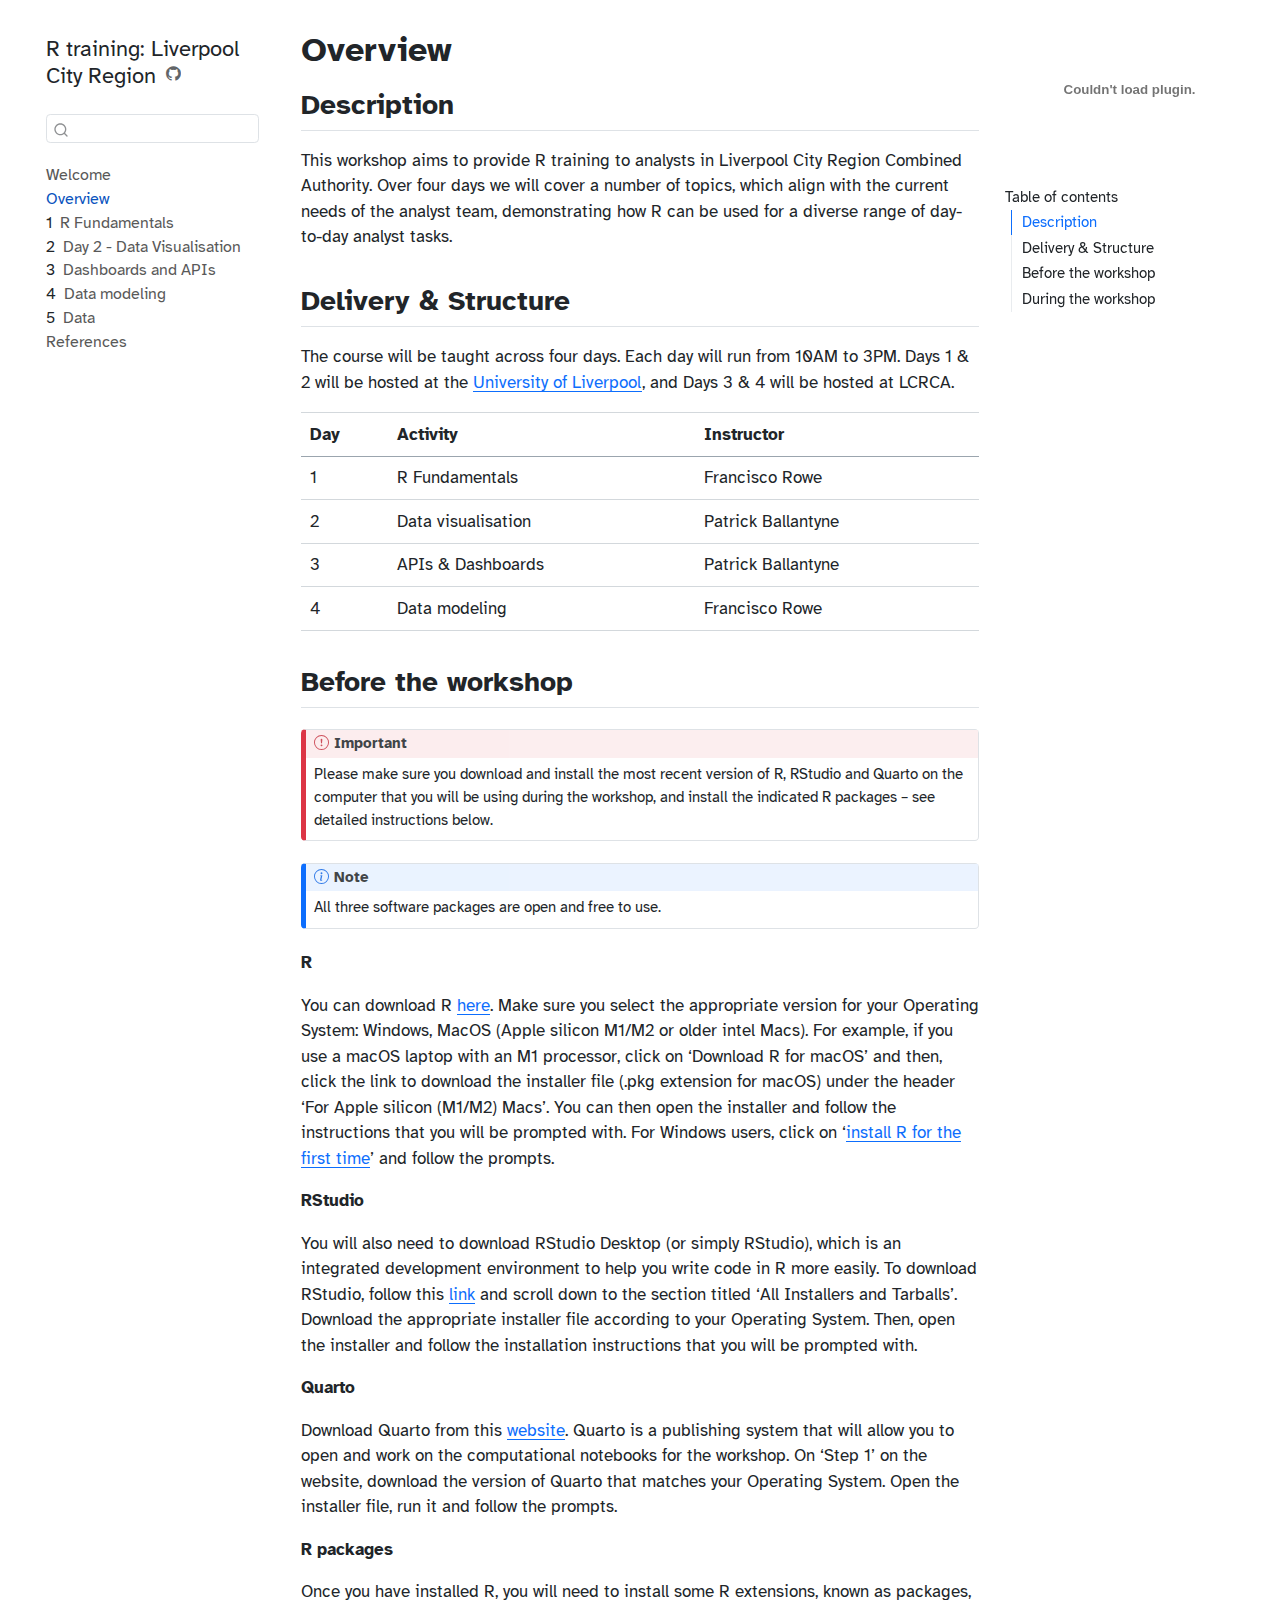
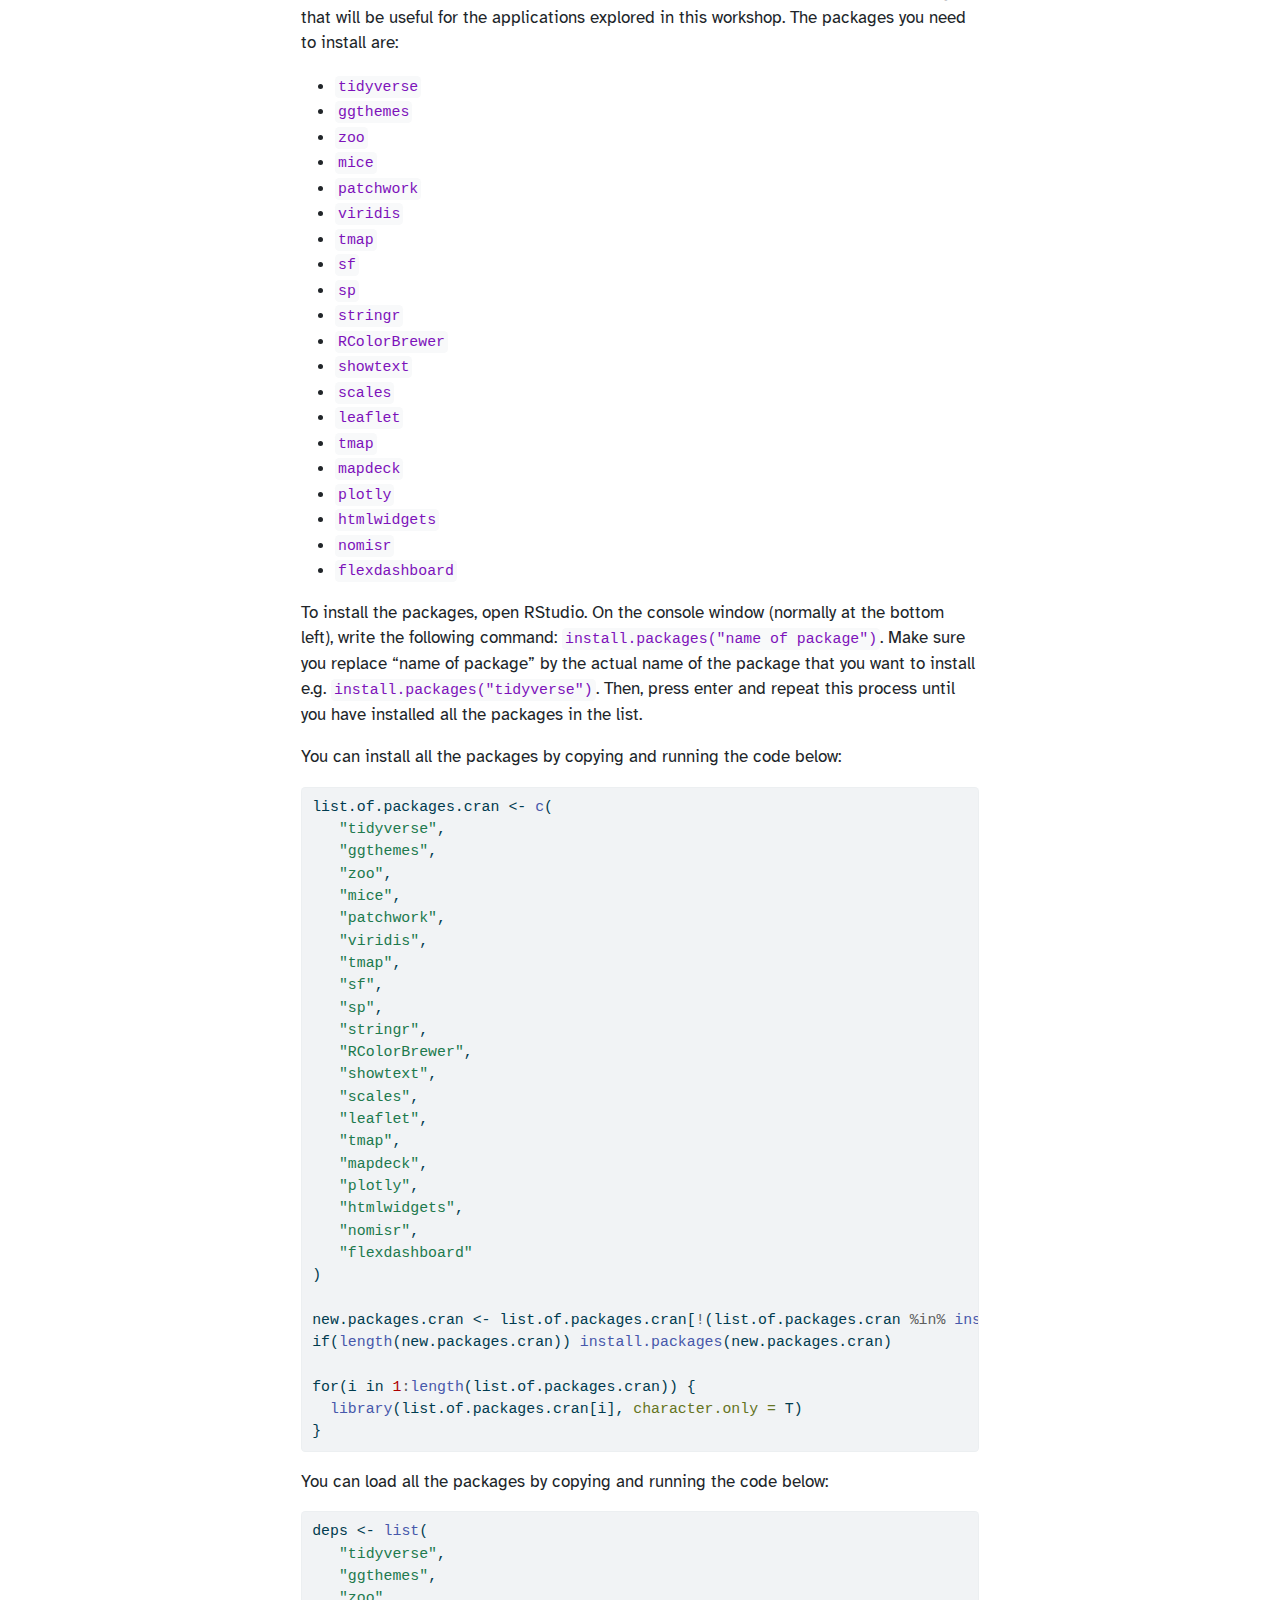
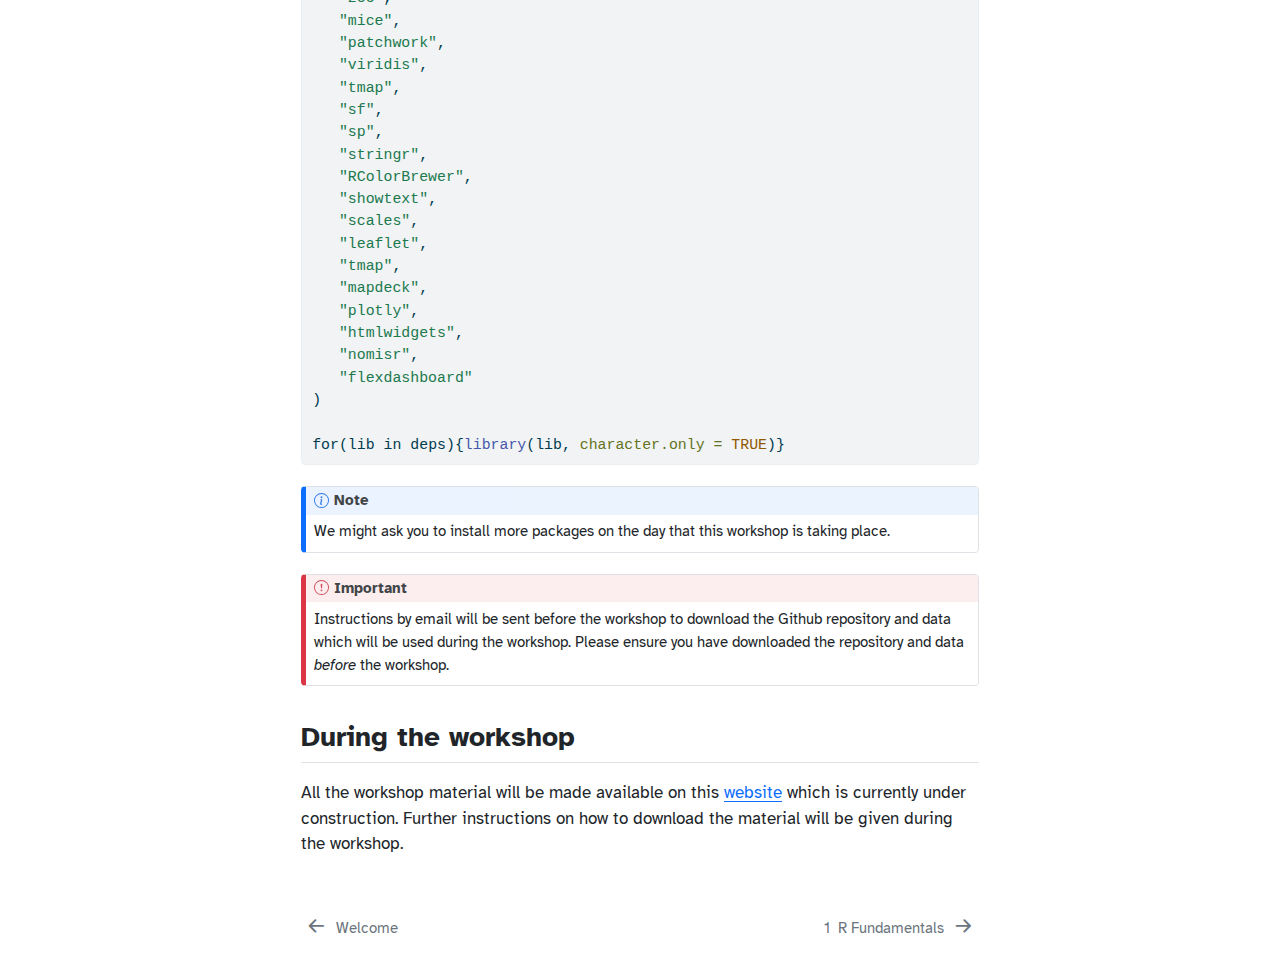
==== commit 9f7a3923: "add changes to day 1" ====
--- a/docs/00_overview.html
+++ b/docs/00_overview.html
@@ -2,7 +2,7 @@
 <html xmlns="http://www.w3.org/1999/xhtml" lang="en" xml:lang="en"><head>
 
 <meta charset="utf-8">
-<meta name="generator" content="quarto-1.1.189">
+<meta name="generator" content="quarto-1.4.549">
 
 <meta name="viewport" content="width=device-width, initial-scale=1.0, user-scalable=yes">
 
@@ -17,11 +17,12 @@
 ul.task-list{list-style: none;}
 ul.task-list li input[type="checkbox"] {
   width: 0.8em;
-  margin: 0 0.8em 0.2em -1.6em;
+  margin: 0 0.8em 0.2em -1em; /* quarto-specific, see https://github.com/quarto-dev/quarto-cli/issues/4556 */ 
   vertical-align: middle;
 }
+/* CSS for syntax highlighting */
 pre > code.sourceCode { white-space: pre; position: relative; }
-pre > code.sourceCode > span { display: inline-block; line-height: 1.25; }
+pre > code.sourceCode > span { line-height: 1.25; }
 pre > code.sourceCode > span:empty { height: 1.2em; }
 .sourceCode { overflow: visible; }
 code.sourceCode > span { color: inherit; text-decoration: inherit; }
@@ -46,43 +47,13 @@
     -khtml-user-select: none; -moz-user-select: none;
     -ms-user-select: none; user-select: none;
     padding: 0 4px; width: 4em;
-    color: #aaaaaa;
-  }
-pre.numberSource { margin-left: 3em; border-left: 1px solid #aaaaaa;  padding-left: 4px; }
+  }
+pre.numberSource { margin-left: 3em;  padding-left: 4px; }
 div.sourceCode
   {   }
 @media screen {
 pre > code.sourceCode > span > a:first-child::before { text-decoration: underline; }
 }
-code span.al { color: #ff0000; font-weight: bold; } /* Alert */
-code span.an { color: #60a0b0; font-weight: bold; font-style: italic; } /* Annotation */
-code span.at { color: #7d9029; } /* Attribute */
-code span.bn { color: #40a070; } /* BaseN */
-code span.bu { color: #008000; } /* BuiltIn */
-code span.cf { color: #007020; font-weight: bold; } /* ControlFlow */
-code span.ch { color: #4070a0; } /* Char */
-code span.cn { color: #880000; } /* Constant */
-code span.co { color: #60a0b0; font-style: italic; } /* Comment */
-code span.cv { color: #60a0b0; font-weight: bold; font-style: italic; } /* CommentVar */
-code span.do { color: #ba2121; font-style: italic; } /* Documentation */
-code span.dt { color: #902000; } /* DataType */
-code span.dv { color: #40a070; } /* DecVal */
-code span.er { color: #ff0000; font-weight: bold; } /* Error */
-code span.ex { } /* Extension */
-code span.fl { color: #40a070; } /* Float */
-code span.fu { color: #06287e; } /* Function */
-code span.im { color: #008000; font-weight: bold; } /* Import */
-code span.in { color: #60a0b0; font-weight: bold; font-style: italic; } /* Information */
-code span.kw { color: #007020; font-weight: bold; } /* Keyword */
-code span.op { color: #666666; } /* Operator */
-code span.ot { color: #007020; } /* Other */
-code span.pp { color: #bc7a00; } /* Preprocessor */
-code span.sc { color: #4070a0; } /* SpecialChar */
-code span.ss { color: #bb6688; } /* SpecialString */
-code span.st { color: #4070a0; } /* String */
-code span.va { color: #19177c; } /* Variable */
-code span.vs { color: #4070a0; } /* VerbatimString */
-code span.wa { color: #60a0b0; font-weight: bold; font-style: italic; } /* Warning */
 </style>
 
 
@@ -93,7 +64,7 @@
 <script src="site_libs/quarto-search/fuse.min.js"></script>
 <script src="site_libs/quarto-search/quarto-search.js"></script>
 <meta name="quarto:offset" content="./">
-<link href="./01_data-description.html" rel="next">
+<link href="./01_fundamentals.html" rel="next">
 <link href="./index.html" rel="prev">
 <script src="site_libs/quarto-html/quarto.js"></script>
 <script src="site_libs/quarto-html/popper.min.js"></script>
@@ -110,7 +81,13 @@
   "collapse-after": 3,
   "panel-placement": "start",
   "type": "textbox",
-  "limit": 20,
+  "limit": 50,
+  "keyboard-shortcut": [
+    "f",
+    "/",
+    "s"
+  ],
+  "show-item-context": false,
   "language": {
     "search-no-results-text": "No results",
     "search-matching-documents-text": "matching documents",
@@ -119,8 +96,10 @@
     "search-more-match-text": "more match in this document",
     "search-more-matches-text": "more matches in this document",
     "search-clear-button-title": "Clear",
+    "search-text-placeholder": "",
     "search-detached-cancel-button-title": "Cancel",
-    "search-submit-button-title": "Submit"
+    "search-submit-button-title": "Submit",
+    "search-label": "Search"
   }
 }</script>
 
@@ -132,11 +111,16 @@
 
 <div id="quarto-search-results"></div>
   <header id="quarto-header" class="headroom fixed-top">
-  <nav class="quarto-secondary-nav" data-bs-toggle="collapse" data-bs-target="#quarto-sidebar" aria-controls="quarto-sidebar" aria-expanded="false" aria-label="Toggle sidebar navigation" onclick="if (window.quartoToggleHeadroom) { window.quartoToggleHeadroom(); }">
-    <div class="container-fluid d-flex justify-content-between">
-      <h1 class="quarto-secondary-nav-title">Overview</h1>
-      <button type="button" class="quarto-btn-toggle btn" aria-label="Show secondary navigation">
-        <i class="bi bi-chevron-right"></i>
+  <nav class="quarto-secondary-nav">
+    <div class="container-fluid d-flex">
+      <button type="button" class="quarto-btn-toggle btn" data-bs-toggle="collapse" data-bs-target=".quarto-sidebar-collapse-item" aria-controls="quarto-sidebar" aria-expanded="false" aria-label="Toggle sidebar navigation" onclick="if (window.quartoToggleHeadroom) { window.quartoToggleHeadroom(); }">
+        <i class="bi bi-layout-text-sidebar-reverse"></i>
+      </button>
+        <nav class="quarto-page-breadcrumbs" aria-label="breadcrumb"><ol class="breadcrumb"><li class="breadcrumb-item"><a href="./00_overview.html">Overview</a></li></ol></nav>
+        <a class="flex-grow-1" role="button" data-bs-toggle="collapse" data-bs-target=".quarto-sidebar-collapse-item" aria-controls="quarto-sidebar" aria-expanded="false" aria-label="Toggle sidebar navigation" onclick="if (window.quartoToggleHeadroom) { window.quartoToggleHeadroom(); }">      
+        </a>
+      <button type="button" class="btn quarto-search-button" aria-label="" onclick="window.quartoOpenSearch();">
+        <i class="bi bi-search"></i>
       </button>
     </div>
   </nav>
@@ -144,68 +128,77 @@
 <!-- content -->
 <div id="quarto-content" class="quarto-container page-columns page-rows-contents page-layout-article">
 <!-- sidebar -->
-  <nav id="quarto-sidebar" class="sidebar collapse sidebar-navigation floating overflow-auto">
+  <nav id="quarto-sidebar" class="sidebar collapse collapse-horizontal quarto-sidebar-collapse-item sidebar-navigation floating overflow-auto">
     <div class="pt-lg-2 mt-2 text-left sidebar-header">
     <div class="sidebar-title mb-0 py-0">
       <a href="./">R training: Liverpool City Region</a> 
         <div class="sidebar-tools-main">
-    <a href="https://github.com/fcorowe/lcr-training" title="Source Code" class="sidebar-tool px-1"><i class="bi bi-github"></i></a>
+    <a href="https://github.com/fcorowe/lcr-training" title="Source Code" class="quarto-navigation-tool px-1" aria-label="Source Code"><i class="bi bi-github"></i></a>
 </div>
     </div>
       </div>
-      <div class="mt-2 flex-shrink-0 align-items-center">
+        <div class="mt-2 flex-shrink-0 align-items-center">
         <div class="sidebar-search">
         <div id="quarto-search" class="" title="Search"></div>
         </div>
-      </div>
+        </div>
     <div class="sidebar-menu-container"> 
     <ul class="list-unstyled mt-1">
         <li class="sidebar-item">
   <div class="sidebar-item-container"> 
-  <a href="./index.html" class="sidebar-item-text sidebar-link">Welcome</a>
+  <a href="./index.html" class="sidebar-item-text sidebar-link">
+ <span class="menu-text">Welcome</span></a>
   </div>
 </li>
         <li class="sidebar-item">
   <div class="sidebar-item-container"> 
-  <a href="./00_overview.html" class="sidebar-item-text sidebar-link active">Overview</a>
+  <a href="./00_overview.html" class="sidebar-item-text sidebar-link active">
+ <span class="menu-text">Overview</span></a>
   </div>
 </li>
         <li class="sidebar-item">
   <div class="sidebar-item-container"> 
-  <a href="./01_data-description.html" class="sidebar-item-text sidebar-link"><span class="chapter-number">1</span>&nbsp; <span class="chapter-title">Data</span></a>
+  <a href="./01_fundamentals.html" class="sidebar-item-text sidebar-link">
+ <span class="menu-text"><span class="chapter-number">1</span>&nbsp; <span class="chapter-title">R Fundamentals</span></span></a>
   </div>
 </li>
         <li class="sidebar-item">
   <div class="sidebar-item-container"> 
-  <a href="./02_fundamentals.html" class="sidebar-item-text sidebar-link"><span class="chapter-number">2</span>&nbsp; <span class="chapter-title">R Fundamentals</span></a>
+  <a href="./02_data-visualisation.html" class="sidebar-item-text sidebar-link">
+ <span class="menu-text"><span class="chapter-number">2</span>&nbsp; <span class="chapter-title">Day 2 - Data Visualisation</span></span></a>
   </div>
 </li>
         <li class="sidebar-item">
   <div class="sidebar-item-container"> 
-  <a href="./03_data-visualisation.html" class="sidebar-item-text sidebar-link"><span class="chapter-number">3</span>&nbsp; <span class="chapter-title">Day 2 - Data Visualisation</span></a>
+  <a href="./03_dashboards-api.html" class="sidebar-item-text sidebar-link">
+ <span class="menu-text"><span class="chapter-number">3</span>&nbsp; <span class="chapter-title">Dashboards and APIs</span></span></a>
   </div>
 </li>
         <li class="sidebar-item">
   <div class="sidebar-item-container"> 
-  <a href="./04_dashboards-api.html" class="sidebar-item-text sidebar-link"><span class="chapter-number">4</span>&nbsp; <span class="chapter-title">Dashboards and APIs</span></a>
+  <a href="./04_data-modeling.html" class="sidebar-item-text sidebar-link">
+ <span class="menu-text"><span class="chapter-number">4</span>&nbsp; <span class="chapter-title">Data modeling</span></span></a>
   </div>
 </li>
         <li class="sidebar-item">
   <div class="sidebar-item-container"> 
-  <a href="./05_data-modeling.html" class="sidebar-item-text sidebar-link"><span class="chapter-number">5</span>&nbsp; <span class="chapter-title">Data modeling</span></a>
+  <a href="./05_data-description.html" class="sidebar-item-text sidebar-link">
+ <span class="menu-text"><span class="chapter-number">5</span>&nbsp; <span class="chapter-title">Data</span></span></a>
   </div>
 </li>
         <li class="sidebar-item">
   <div class="sidebar-item-container"> 
-  <a href="./references.html" class="sidebar-item-text sidebar-link">References</a>
+  <a href="./references.html" class="sidebar-item-text sidebar-link">
+ <span class="menu-text">References</span></a>
   </div>
 </li>
     </ul>
     </div>
 </nav>
+<div id="quarto-sidebar-glass" class="quarto-sidebar-collapse-item" data-bs-toggle="collapse" data-bs-target=".quarto-sidebar-collapse-item"></div>
 <!-- margin-sidebar -->
     <div id="quarto-margin-sidebar" class="sidebar margin-sidebar"><div class="quarto-margin-header"><div class="margin-header-item">
-<p><img src="./cover.png" class="img-fluid"></p>
+<p><embed src="./cover.pdf" class="img-fluid"></p>
 </div></div>
         <nav id="TOC" role="doc-toc" class="toc-active">
     <h2 id="toc-title">Table of contents</h2>
@@ -223,7 +216,7 @@
 
 <header id="title-block-header" class="quarto-title-block default">
 <div class="quarto-title">
-<h1 class="title d-none d-lg-block">Overview</h1>
+<h1 class="title">Overview</h1>
 </div>
 
 
@@ -231,11 +224,14 @@
 <div class="quarto-title-meta">
 
     
+  
     
   </div>
   
 
+
 </header>
+
 
 <section id="description" class="level2">
 <h2 class="anchored" data-anchor-id="description">Description</h2>
@@ -278,12 +274,12 @@
 </section>
 <section id="before-the-workshop" class="level2">
 <h2 class="anchored" data-anchor-id="before-the-workshop">Before the workshop</h2>
-<div class="callout-important callout callout-style-default callout-captioned">
+<div class="callout callout-style-default callout-important callout-titled">
 <div class="callout-header d-flex align-content-center">
 <div class="callout-icon-container">
 <i class="callout-icon"></i>
 </div>
-<div class="callout-caption-container flex-fill">
+<div class="callout-title-container flex-fill">
 Important
 </div>
 </div>
@@ -291,12 +287,12 @@
 <p>Please make sure you download and install the most recent version of R, RStudio and Quarto on the computer that you will be using during the workshop, and install the indicated R packages – see detailed instructions below.</p>
 </div>
 </div>
-<div class="callout-note callout callout-style-default callout-captioned">
+<div class="callout callout-style-default callout-note callout-titled">
 <div class="callout-header d-flex align-content-center">
 <div class="callout-icon-container">
 <i class="callout-icon"></i>
 </div>
-<div class="callout-caption-container flex-fill">
+<div class="callout-title-container flex-fill">
 Note
 </div>
 </div>
@@ -394,12 +390,12 @@
 <span id="cb2-23"><a href="#cb2-23" aria-hidden="true" tabindex="-1"></a></span>
 <span id="cb2-24"><a href="#cb2-24" aria-hidden="true" tabindex="-1"></a><span class="cf">for</span>(lib <span class="cf">in</span> deps){<span class="fu">library</span>(lib, <span class="at">character.only =</span> <span class="cn">TRUE</span>)}</span></code><button title="Copy to Clipboard" class="code-copy-button"><i class="bi"></i></button></pre></div>
 </div>
-<div class="callout-note callout callout-style-default callout-captioned">
+<div class="callout callout-style-default callout-note callout-titled">
 <div class="callout-header d-flex align-content-center">
 <div class="callout-icon-container">
 <i class="callout-icon"></i>
 </div>
-<div class="callout-caption-container flex-fill">
+<div class="callout-title-container flex-fill">
 Note
 </div>
 </div>
@@ -407,12 +403,12 @@
 <p>We might ask you to install more packages on the day that this workshop is taking place.</p>
 </div>
 </div>
-<div class="callout-important callout callout-style-default callout-captioned">
+<div class="callout callout-style-default callout-important callout-titled">
 <div class="callout-header d-flex align-content-center">
 <div class="callout-icon-container">
 <i class="callout-icon"></i>
 </div>
-<div class="callout-caption-container flex-fill">
+<div class="callout-title-container flex-fill">
 Important
 </div>
 </div>
@@ -456,9 +452,23 @@
     icon: icon
   };
   anchorJS.add('.anchored');
+  const isCodeAnnotation = (el) => {
+    for (const clz of el.classList) {
+      if (clz.startsWith('code-annotation-')) {                     
+        return true;
+      }
+    }
+    return false;
+  }
   const clipboard = new window.ClipboardJS('.code-copy-button', {
-    target: function(trigger) {
-      return trigger.previousElementSibling;
+    text: function(trigger) {
+      const codeEl = trigger.previousElementSibling.cloneNode(true);
+      for (const childEl of codeEl.children) {
+        if (isCodeAnnotation(childEl)) {
+          childEl.remove();
+        }
+      }
+      return codeEl.innerText;
     }
   });
   clipboard.on('success', function(e) {
@@ -470,17 +480,33 @@
     button.classList.add('code-copy-button-checked');
     var currentTitle = button.getAttribute("title");
     button.setAttribute("title", "Copied!");
+    let tooltip;
+    if (window.bootstrap) {
+      button.setAttribute("data-bs-toggle", "tooltip");
+      button.setAttribute("data-bs-placement", "left");
+      button.setAttribute("data-bs-title", "Copied!");
+      tooltip = new bootstrap.Tooltip(button, 
+        { trigger: "manual", 
+          customClass: "code-copy-button-tooltip",
+          offset: [0, -8]});
+      tooltip.show();    
+    }
     setTimeout(function() {
+      if (tooltip) {
+        tooltip.hide();
+        button.removeAttribute("data-bs-title");
+        button.removeAttribute("data-bs-toggle");
+        button.removeAttribute("data-bs-placement");
+      }
       button.setAttribute("title", currentTitle);
       button.classList.remove('code-copy-button-checked');
     }, 1000);
     // clear code selection
     e.clearSelection();
   });
-  function tippyHover(el, contentFn) {
+  function tippyHover(el, contentFn, onTriggerFn, onUntriggerFn) {
     const config = {
       allowHTML: true,
-      content: contentFn,
       maxWidth: 500,
       delay: 100,
       arrow: false,
@@ -490,8 +516,17 @@
       interactive: true,
       interactiveBorder: 10,
       theme: 'quarto',
-      placement: 'bottom-start'
+      placement: 'bottom-start',
     };
+    if (contentFn) {
+      config.content = contentFn;
+    }
+    if (onTriggerFn) {
+      config.onTrigger = onTriggerFn;
+    }
+    if (onUntriggerFn) {
+      config.onUntrigger = onUntriggerFn;
+    }
     window.tippy(el, config); 
   }
   const noterefs = window.document.querySelectorAll('a[role="doc-noteref"]');
@@ -506,36 +541,286 @@
       return note.innerHTML;
     });
   }
+  const xrefs = window.document.querySelectorAll('a.quarto-xref');
+  const processXRef = (id, note) => {
+    // Strip column container classes
+    const stripColumnClz = (el) => {
+      el.classList.remove("page-full", "page-columns");
+      if (el.children) {
+        for (const child of el.children) {
+          stripColumnClz(child);
+        }
+      }
+    }
+    stripColumnClz(note)
+    if (id === null || id.startsWith('sec-')) {
+      // Special case sections, only their first couple elements
+      const container = document.createElement("div");
+      if (note.children && note.children.length > 2) {
+        container.appendChild(note.children[0].cloneNode(true));
+        for (let i = 1; i < note.children.length; i++) {
+          const child = note.children[i];
+          if (child.tagName === "P" && child.innerText === "") {
+            continue;
+          } else {
+            container.appendChild(child.cloneNode(true));
+            break;
+          }
+        }
+        if (window.Quarto?.typesetMath) {
+          window.Quarto.typesetMath(container);
+        }
+        return container.innerHTML
+      } else {
+        if (window.Quarto?.typesetMath) {
+          window.Quarto.typesetMath(note);
+        }
+        return note.innerHTML;
+      }
+    } else {
+      // Remove any anchor links if they are present
+      const anchorLink = note.querySelector('a.anchorjs-link');
+      if (anchorLink) {
+        anchorLink.remove();
+      }
+      if (window.Quarto?.typesetMath) {
+        window.Quarto.typesetMath(note);
+      }
+      // TODO in 1.5, we should make sure this works without a callout special case
+      if (note.classList.contains("callout")) {
+        return note.outerHTML;
+      } else {
+        return note.innerHTML;
+      }
+    }
+  }
+  for (var i=0; i<xrefs.length; i++) {
+    const xref = xrefs[i];
+    tippyHover(xref, undefined, function(instance) {
+      instance.disable();
+      let url = xref.getAttribute('href');
+      let hash = undefined; 
+      if (url.startsWith('#')) {
+        hash = url;
+      } else {
+        try { hash = new URL(url).hash; } catch {}
+      }
+      if (hash) {
+        const id = hash.replace(/^#\/?/, "");
+        const note = window.document.getElementById(id);
+        if (note !== null) {
+          try {
+            const html = processXRef(id, note.cloneNode(true));
+            instance.setContent(html);
+          } finally {
+            instance.enable();
+            instance.show();
+          }
+        } else {
+          // See if we can fetch this
+          fetch(url.split('#')[0])
+          .then(res => res.text())
+          .then(html => {
+            const parser = new DOMParser();
+            const htmlDoc = parser.parseFromString(html, "text/html");
+            const note = htmlDoc.getElementById(id);
+            if (note !== null) {
+              const html = processXRef(id, note);
+              instance.setContent(html);
+            } 
+          }).finally(() => {
+            instance.enable();
+            instance.show();
+          });
+        }
+      } else {
+        // See if we can fetch a full url (with no hash to target)
+        // This is a special case and we should probably do some content thinning / targeting
+        fetch(url)
+        .then(res => res.text())
+        .then(html => {
+          const parser = new DOMParser();
+          const htmlDoc = parser.parseFromString(html, "text/html");
+          const note = htmlDoc.querySelector('main.content');
+          if (note !== null) {
+            // This should only happen for chapter cross references
+            // (since there is no id in the URL)
+            // remove the first header
+            if (note.children.length > 0 && note.children[0].tagName === "HEADER") {
+              note.children[0].remove();
+            }
+            const html = processXRef(null, note);
+            instance.setContent(html);
+          } 
+        }).finally(() => {
+          instance.enable();
+          instance.show();
+        });
+      }
+    }, function(instance) {
+    });
+  }
+      let selectedAnnoteEl;
+      const selectorForAnnotation = ( cell, annotation) => {
+        let cellAttr = 'data-code-cell="' + cell + '"';
+        let lineAttr = 'data-code-annotation="' +  annotation + '"';
+        const selector = 'span[' + cellAttr + '][' + lineAttr + ']';
+        return selector;
+      }
+      const selectCodeLines = (annoteEl) => {
+        const doc = window.document;
+        const targetCell = annoteEl.getAttribute("data-target-cell");
+        const targetAnnotation = annoteEl.getAttribute("data-target-annotation");
+        const annoteSpan = window.document.querySelector(selectorForAnnotation(targetCell, targetAnnotation));
+        const lines = annoteSpan.getAttribute("data-code-lines").split(",");
+        const lineIds = lines.map((line) => {
+          return targetCell + "-" + line;
+        })
+        let top = null;
+        let height = null;
+        let parent = null;
+        if (lineIds.length > 0) {
+            //compute the position of the single el (top and bottom and make a div)
+            const el = window.document.getElementById(lineIds[0]);
+            top = el.offsetTop;
+            height = el.offsetHeight;
+            parent = el.parentElement.parentElement;
+          if (lineIds.length > 1) {
+            const lastEl = window.document.getElementById(lineIds[lineIds.length - 1]);
+            const bottom = lastEl.offsetTop + lastEl.offsetHeight;
+            height = bottom - top;
+          }
+          if (top !== null && height !== null && parent !== null) {
+            // cook up a div (if necessary) and position it 
+            let div = window.document.getElementById("code-annotation-line-highlight");
+            if (div === null) {
+              div = window.document.createElement("div");
+              div.setAttribute("id", "code-annotation-line-highlight");
+              div.style.position = 'absolute';
+              parent.appendChild(div);
+            }
+            div.style.top = top - 2 + "px";
+            div.style.height = height + 4 + "px";
+            div.style.left = 0;
+            let gutterDiv = window.document.getElementById("code-annotation-line-highlight-gutter");
+            if (gutterDiv === null) {
+              gutterDiv = window.document.createElement("div");
+              gutterDiv.setAttribute("id", "code-annotation-line-highlight-gutter");
+              gutterDiv.style.position = 'absolute';
+              const codeCell = window.document.getElementById(targetCell);
+              const gutter = codeCell.querySelector('.code-annotation-gutter');
+              gutter.appendChild(gutterDiv);
+            }
+            gutterDiv.style.top = top - 2 + "px";
+            gutterDiv.style.height = height + 4 + "px";
+          }
+          selectedAnnoteEl = annoteEl;
+        }
+      };
+      const unselectCodeLines = () => {
+        const elementsIds = ["code-annotation-line-highlight", "code-annotation-line-highlight-gutter"];
+        elementsIds.forEach((elId) => {
+          const div = window.document.getElementById(elId);
+          if (div) {
+            div.remove();
+          }
+        });
+        selectedAnnoteEl = undefined;
+      };
+        // Handle positioning of the toggle
+    window.addEventListener(
+      "resize",
+      throttle(() => {
+        elRect = undefined;
+        if (selectedAnnoteEl) {
+          selectCodeLines(selectedAnnoteEl);
+        }
+      }, 10)
+    );
+    function throttle(fn, ms) {
+    let throttle = false;
+    let timer;
+      return (...args) => {
+        if(!throttle) { // first call gets through
+            fn.apply(this, args);
+            throttle = true;
+        } else { // all the others get throttled
+            if(timer) clearTimeout(timer); // cancel #2
+            timer = setTimeout(() => {
+              fn.apply(this, args);
+              timer = throttle = false;
+            }, ms);
+        }
+      };
+    }
+      // Attach click handler to the DT
+      const annoteDls = window.document.querySelectorAll('dt[data-target-cell]');
+      for (const annoteDlNode of annoteDls) {
+        annoteDlNode.addEventListener('click', (event) => {
+          const clickedEl = event.target;
+          if (clickedEl !== selectedAnnoteEl) {
+            unselectCodeLines();
+            const activeEl = window.document.querySelector('dt[data-target-cell].code-annotation-active');
+            if (activeEl) {
+              activeEl.classList.remove('code-annotation-active');
+            }
+            selectCodeLines(clickedEl);
+            clickedEl.classList.add('code-annotation-active');
+          } else {
+            // Unselect the line
+            unselectCodeLines();
+            clickedEl.classList.remove('code-annotation-active');
+          }
+        });
+      }
+  const findCites = (el) => {
+    const parentEl = el.parentElement;
+    if (parentEl) {
+      const cites = parentEl.dataset.cites;
+      if (cites) {
+        return {
+          el,
+          cites: cites.split(' ')
+        };
+      } else {
+        return findCites(el.parentElement)
+      }
+    } else {
+      return undefined;
+    }
+  };
   var bibliorefs = window.document.querySelectorAll('a[role="doc-biblioref"]');
   for (var i=0; i<bibliorefs.length; i++) {
     const ref = bibliorefs[i];
-    const cites = ref.parentNode.getAttribute('data-cites').split(' ');
-    tippyHover(ref, function() {
-      var popup = window.document.createElement('div');
-      cites.forEach(function(cite) {
-        var citeDiv = window.document.createElement('div');
-        citeDiv.classList.add('hanging-indent');
-        citeDiv.classList.add('csl-entry');
-        var biblioDiv = window.document.getElementById('ref-' + cite);
-        if (biblioDiv) {
-          citeDiv.innerHTML = biblioDiv.innerHTML;
-        }
-        popup.appendChild(citeDiv);
+    const citeInfo = findCites(ref);
+    if (citeInfo) {
+      tippyHover(citeInfo.el, function() {
+        var popup = window.document.createElement('div');
+        citeInfo.cites.forEach(function(cite) {
+          var citeDiv = window.document.createElement('div');
+          citeDiv.classList.add('hanging-indent');
+          citeDiv.classList.add('csl-entry');
+          var biblioDiv = window.document.getElementById('ref-' + cite);
+          if (biblioDiv) {
+            citeDiv.innerHTML = biblioDiv.innerHTML;
+          }
+          popup.appendChild(citeDiv);
+        });
+        return popup.innerHTML;
       });
-      return popup.innerHTML;
-    });
+    }
   }
 });
 </script>
 <nav class="page-navigation">
   <div class="nav-page nav-page-previous">
-      <a href="./index.html" class="pagination-link">
+      <a href="./index.html" class="pagination-link  aria-label=" welcome"="">
         <i class="bi bi-arrow-left-short"></i> <span class="nav-page-text">Welcome</span>
       </a>          
   </div>
   <div class="nav-page nav-page-next">
-      <a href="./01_data-description.html" class="pagination-link">
-        <span class="nav-page-text"><span class="chapter-number">1</span>&nbsp; <span class="chapter-title">Data</span></span> <i class="bi bi-arrow-right-short"></i>
+      <a href="./01_fundamentals.html" class="pagination-link" aria-label="<span class='chapter-number'>1</span>&nbsp; <span class='chapter-title'>R Fundamentals</span>">
+        <span class="nav-page-text"><span class="chapter-number">1</span>&nbsp; <span class="chapter-title">R Fundamentals</span></span> <i class="bi bi-arrow-right-short"></i>
       </a>
   </div>
 </nav>
@@ -543,4 +828,5 @@
 
 
 
+
 </body></html>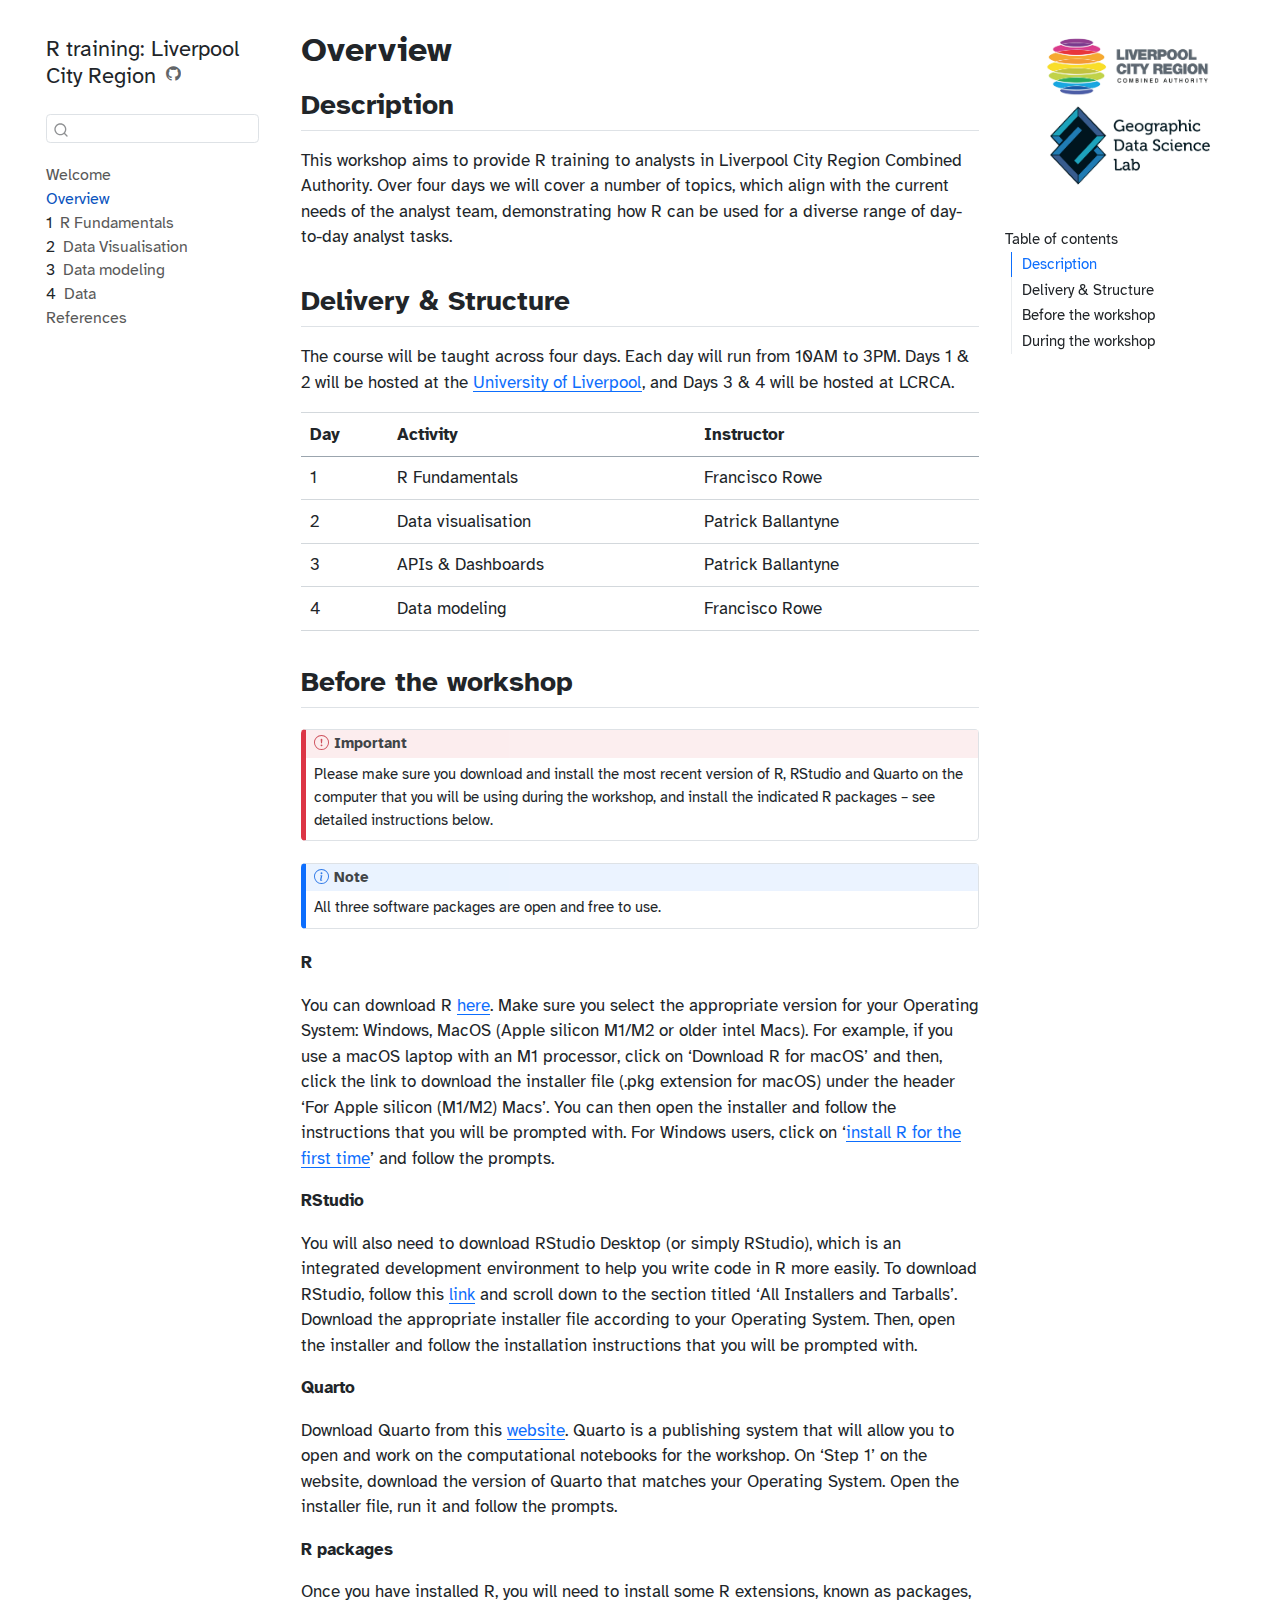
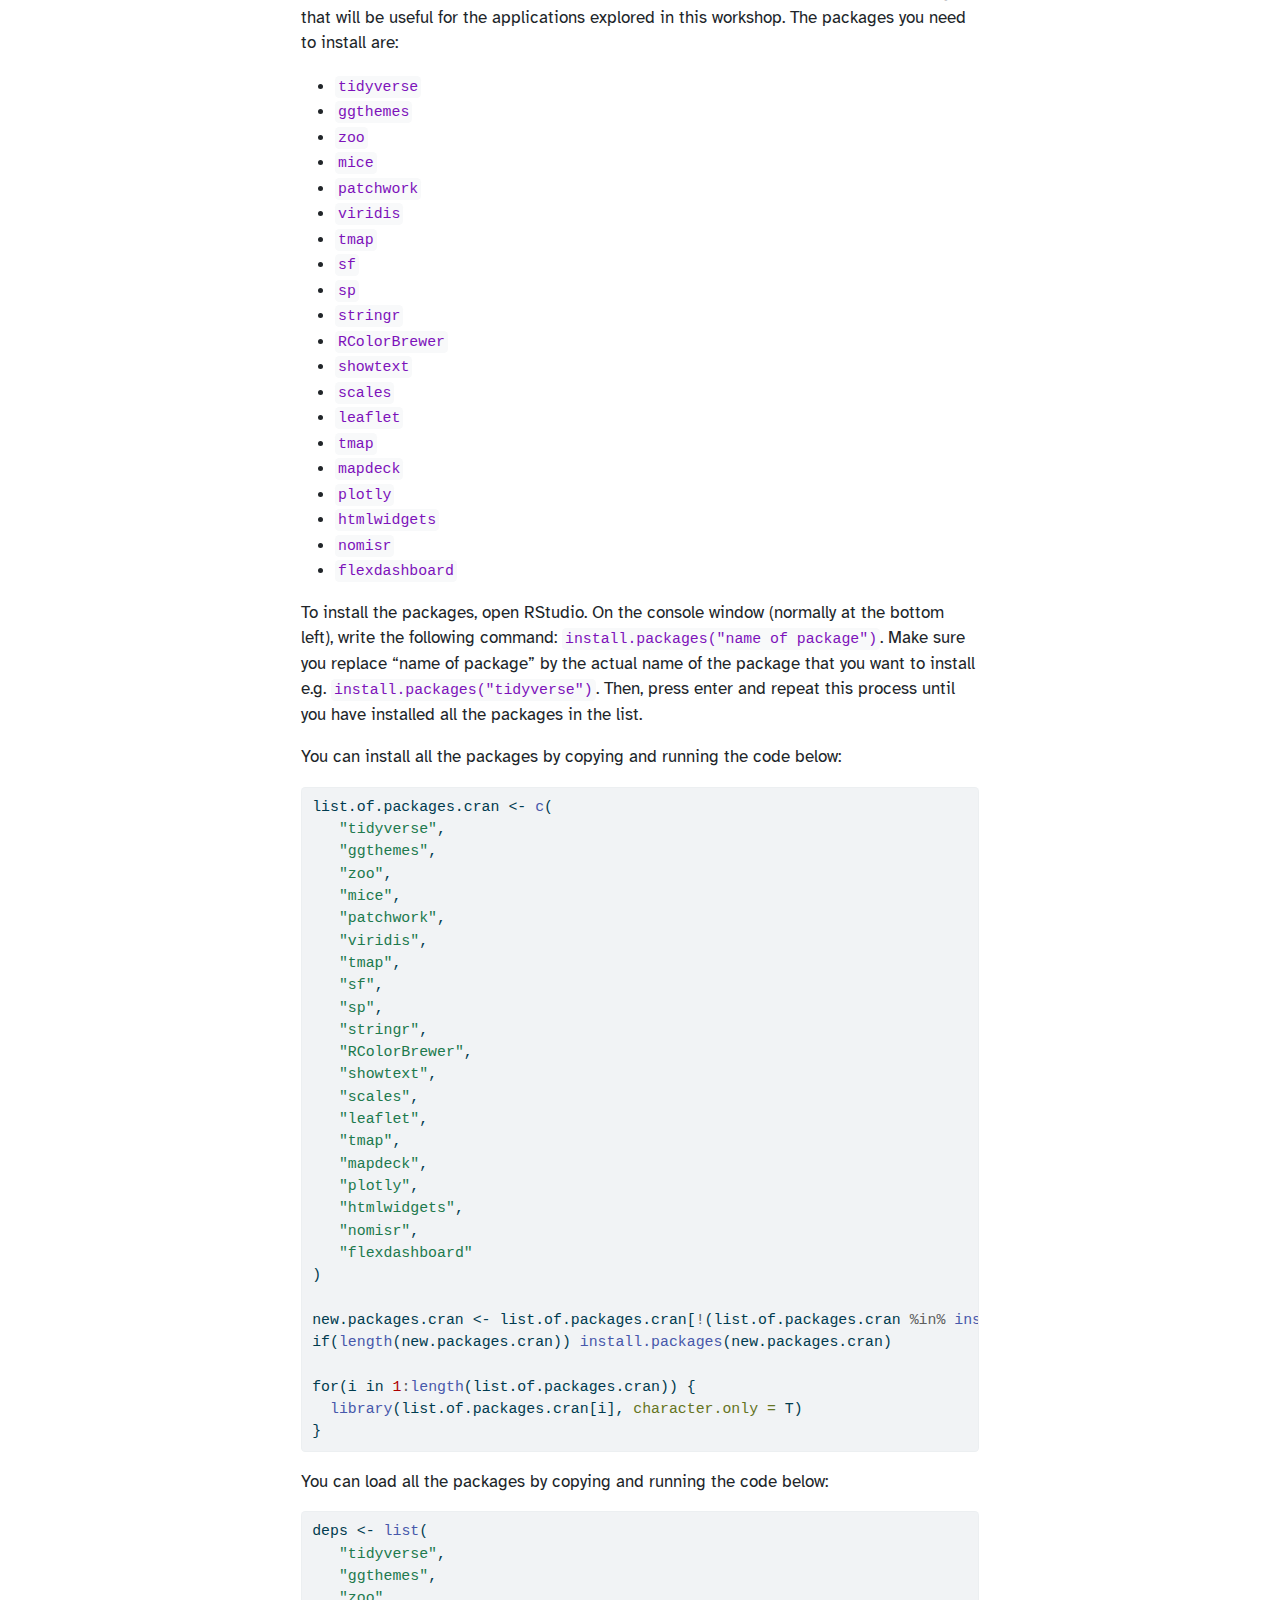
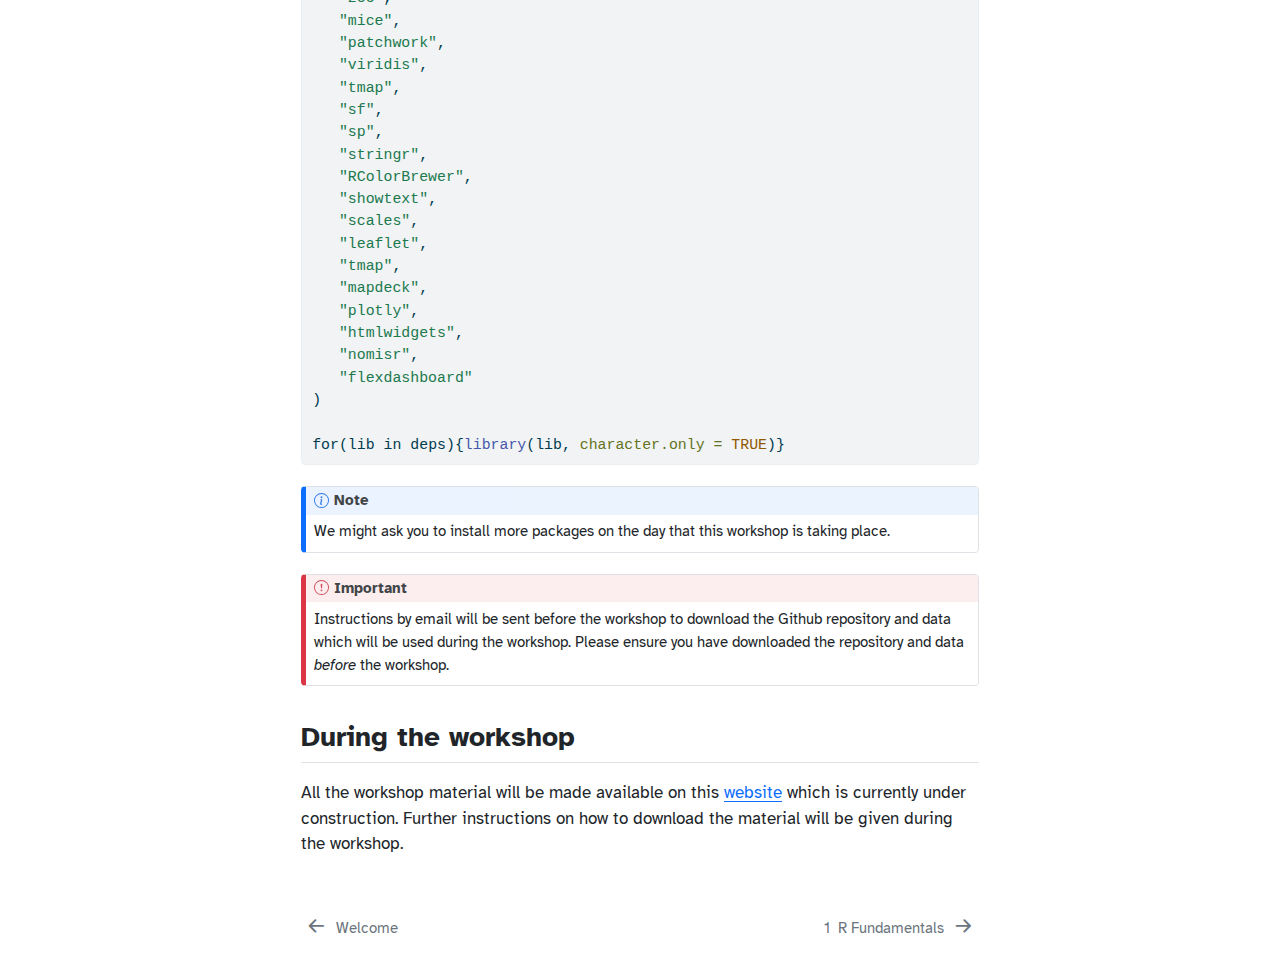
==== commit b9f59a5f: "add changes to day 1" ====
--- a/docs/00_overview.html
+++ b/docs/00_overview.html
@@ -165,25 +165,19 @@
         <li class="sidebar-item">
   <div class="sidebar-item-container"> 
   <a href="./02_data-visualisation.html" class="sidebar-item-text sidebar-link">
- <span class="menu-text"><span class="chapter-number">2</span>&nbsp; <span class="chapter-title">Day 2 - Data Visualisation</span></span></a>
-  </div>
-</li>
-        <li class="sidebar-item">
-  <div class="sidebar-item-container"> 
-  <a href="./03_dashboards-api.html" class="sidebar-item-text sidebar-link">
- <span class="menu-text"><span class="chapter-number">3</span>&nbsp; <span class="chapter-title">Dashboards and APIs</span></span></a>
+ <span class="menu-text"><span class="chapter-number">2</span>&nbsp; <span class="chapter-title">Data Visualisation</span></span></a>
   </div>
 </li>
         <li class="sidebar-item">
   <div class="sidebar-item-container"> 
   <a href="./04_data-modeling.html" class="sidebar-item-text sidebar-link">
- <span class="menu-text"><span class="chapter-number">4</span>&nbsp; <span class="chapter-title">Data modeling</span></span></a>
+ <span class="menu-text"><span class="chapter-number">3</span>&nbsp; <span class="chapter-title">Data modeling</span></span></a>
   </div>
 </li>
         <li class="sidebar-item">
   <div class="sidebar-item-container"> 
   <a href="./05_data-description.html" class="sidebar-item-text sidebar-link">
- <span class="menu-text"><span class="chapter-number">5</span>&nbsp; <span class="chapter-title">Data</span></span></a>
+ <span class="menu-text"><span class="chapter-number">4</span>&nbsp; <span class="chapter-title">Data</span></span></a>
   </div>
 </li>
         <li class="sidebar-item">
@@ -198,7 +192,7 @@
 <div id="quarto-sidebar-glass" class="quarto-sidebar-collapse-item" data-bs-toggle="collapse" data-bs-target=".quarto-sidebar-collapse-item"></div>
 <!-- margin-sidebar -->
     <div id="quarto-margin-sidebar" class="sidebar margin-sidebar"><div class="quarto-margin-header"><div class="margin-header-item">
-<p><embed src="./cover.pdf" class="img-fluid"></p>
+<p><img src="./cover.png" class="img-fluid"></p>
 </div></div>
         <nav id="TOC" role="doc-toc" class="toc-active">
     <h2 id="toc-title">Table of contents</h2>
--- a/docs/site_libs/quarto-html/quarto-syntax-highlighting.css
+++ b/docs/site_libs/quarto-html/quarto-syntax-highlighting.css
@@ -55,62 +55,85 @@
 
 code span.ot {
   color: #003B4F;
+  font-style: inherit;
 }
 
 code span.at {
   color: #657422;
+  font-style: inherit;
 }
 
 code span.ss {
   color: #20794D;
+  font-style: inherit;
 }
 
 code span.an {
   color: #5E5E5E;
+  font-style: inherit;
 }
 
 code span.fu {
   color: #4758AB;
+  font-style: inherit;
 }
 
 code span.st {
   color: #20794D;
+  font-style: inherit;
 }
 
 code span.cf {
   color: #003B4F;
+  font-style: inherit;
 }
 
 code span.op {
   color: #5E5E5E;
+  font-style: inherit;
 }
 
 code span.er {
   color: #AD0000;
+  font-style: inherit;
 }
 
 code span.bn {
   color: #AD0000;
+  font-style: inherit;
 }
 
 code span.al {
   color: #AD0000;
+  font-style: inherit;
 }
 
 code span.va {
   color: #111111;
+  font-style: inherit;
+}
+
+code span.bu {
+  font-style: inherit;
+}
+
+code span.ex {
+  font-style: inherit;
 }
 
 code span.pp {
   color: #AD0000;
+  font-style: inherit;
 }
 
 code span.in {
   color: #5E5E5E;
+  font-style: inherit;
 }
 
 code span.vs {
   color: #20794D;
+  font-style: inherit;
 }
 
 code span.wa {
@@ -125,22 +148,27 @@
 
 code span.im {
   color: #00769E;
+  font-style: inherit;
 }
 
 code span.ch {
   color: #20794D;
+  font-style: inherit;
 }
 
 code span.dt {
   color: #AD0000;
+  font-style: inherit;
 }
 
 code span.fl {
   color: #AD0000;
+  font-style: inherit;
 }
 
 code span.co {
   color: #5E5E5E;
+  font-style: inherit;
 }
 
 code span.cv {
@@ -150,18 +178,22 @@
 
 code span.cn {
   color: #8f5902;
+  font-style: inherit;
 }
 
 code span.sc {
   color: #5E5E5E;
+  font-style: inherit;
 }
 
 code span.dv {
   color: #AD0000;
+  font-style: inherit;
 }
 
 code span.kw {
   color: #003B4F;
+  font-style: inherit;
 }
 
 .prevent-inlining {
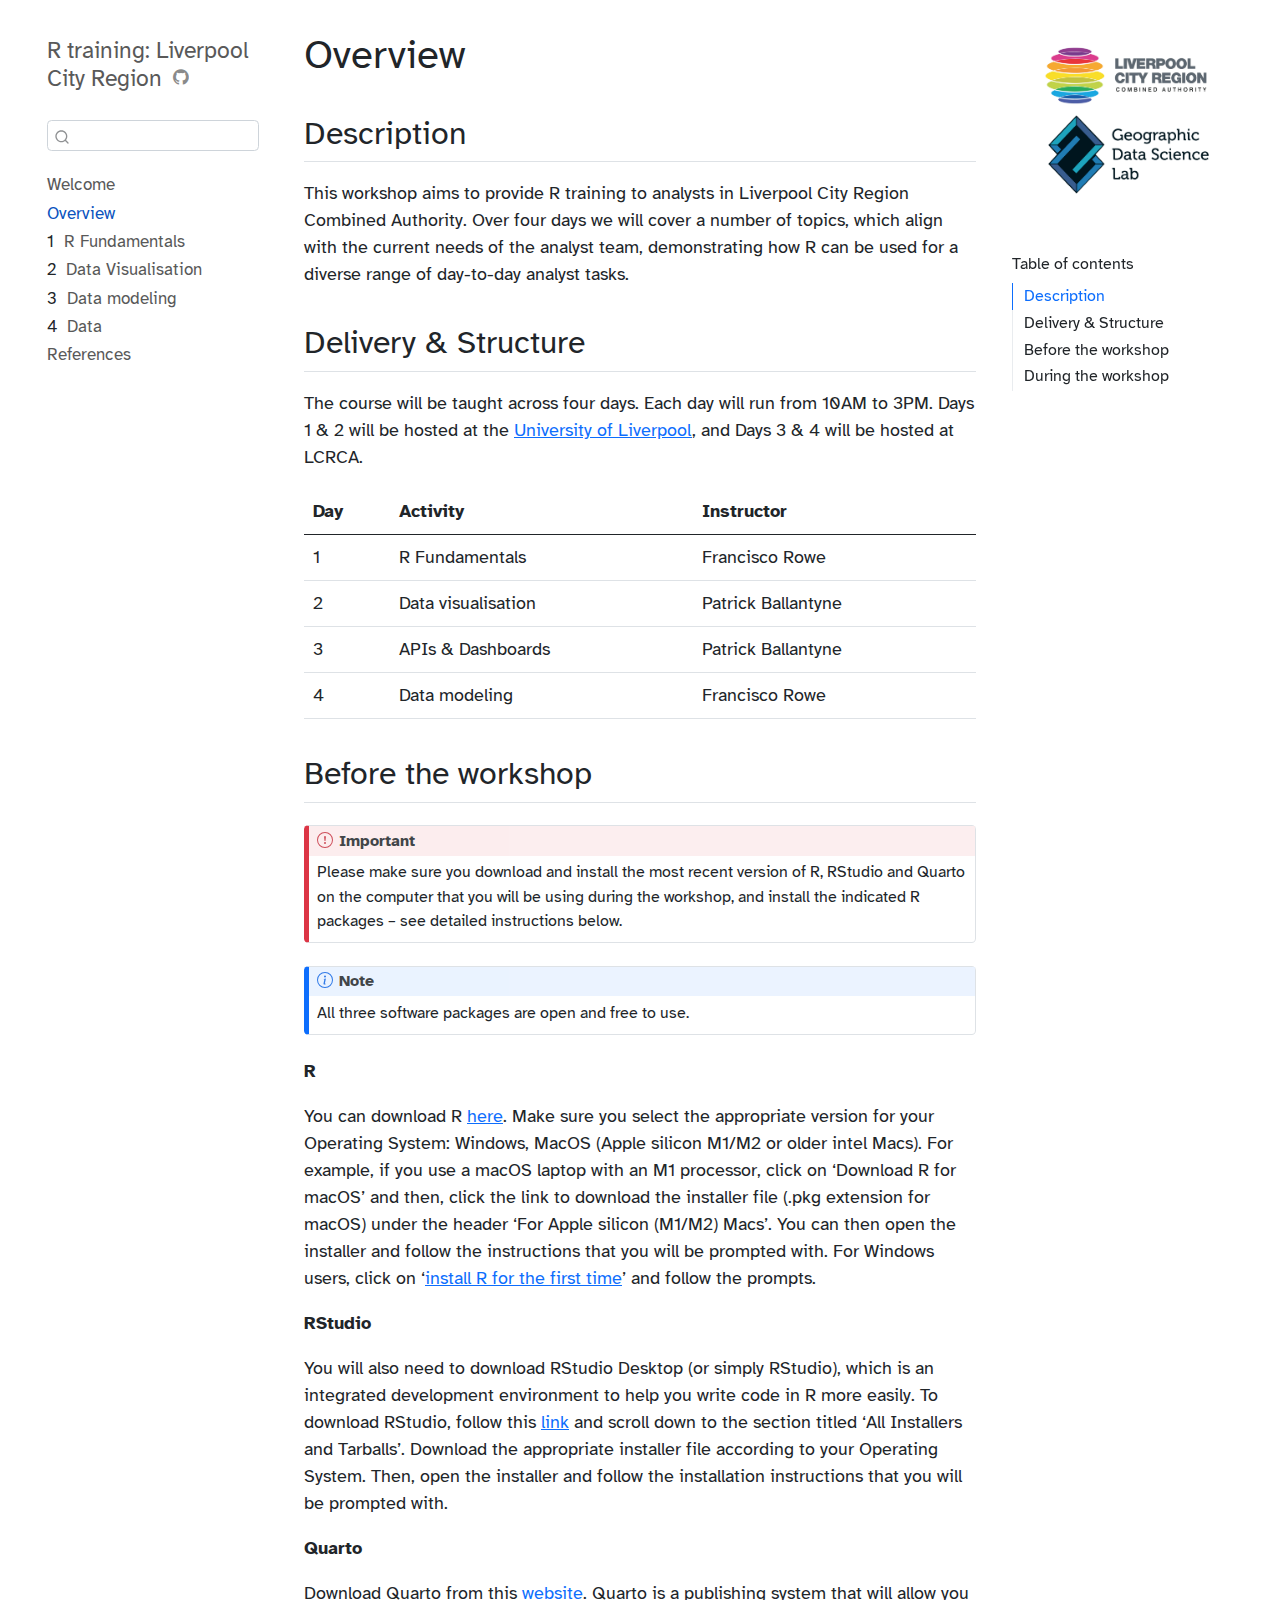
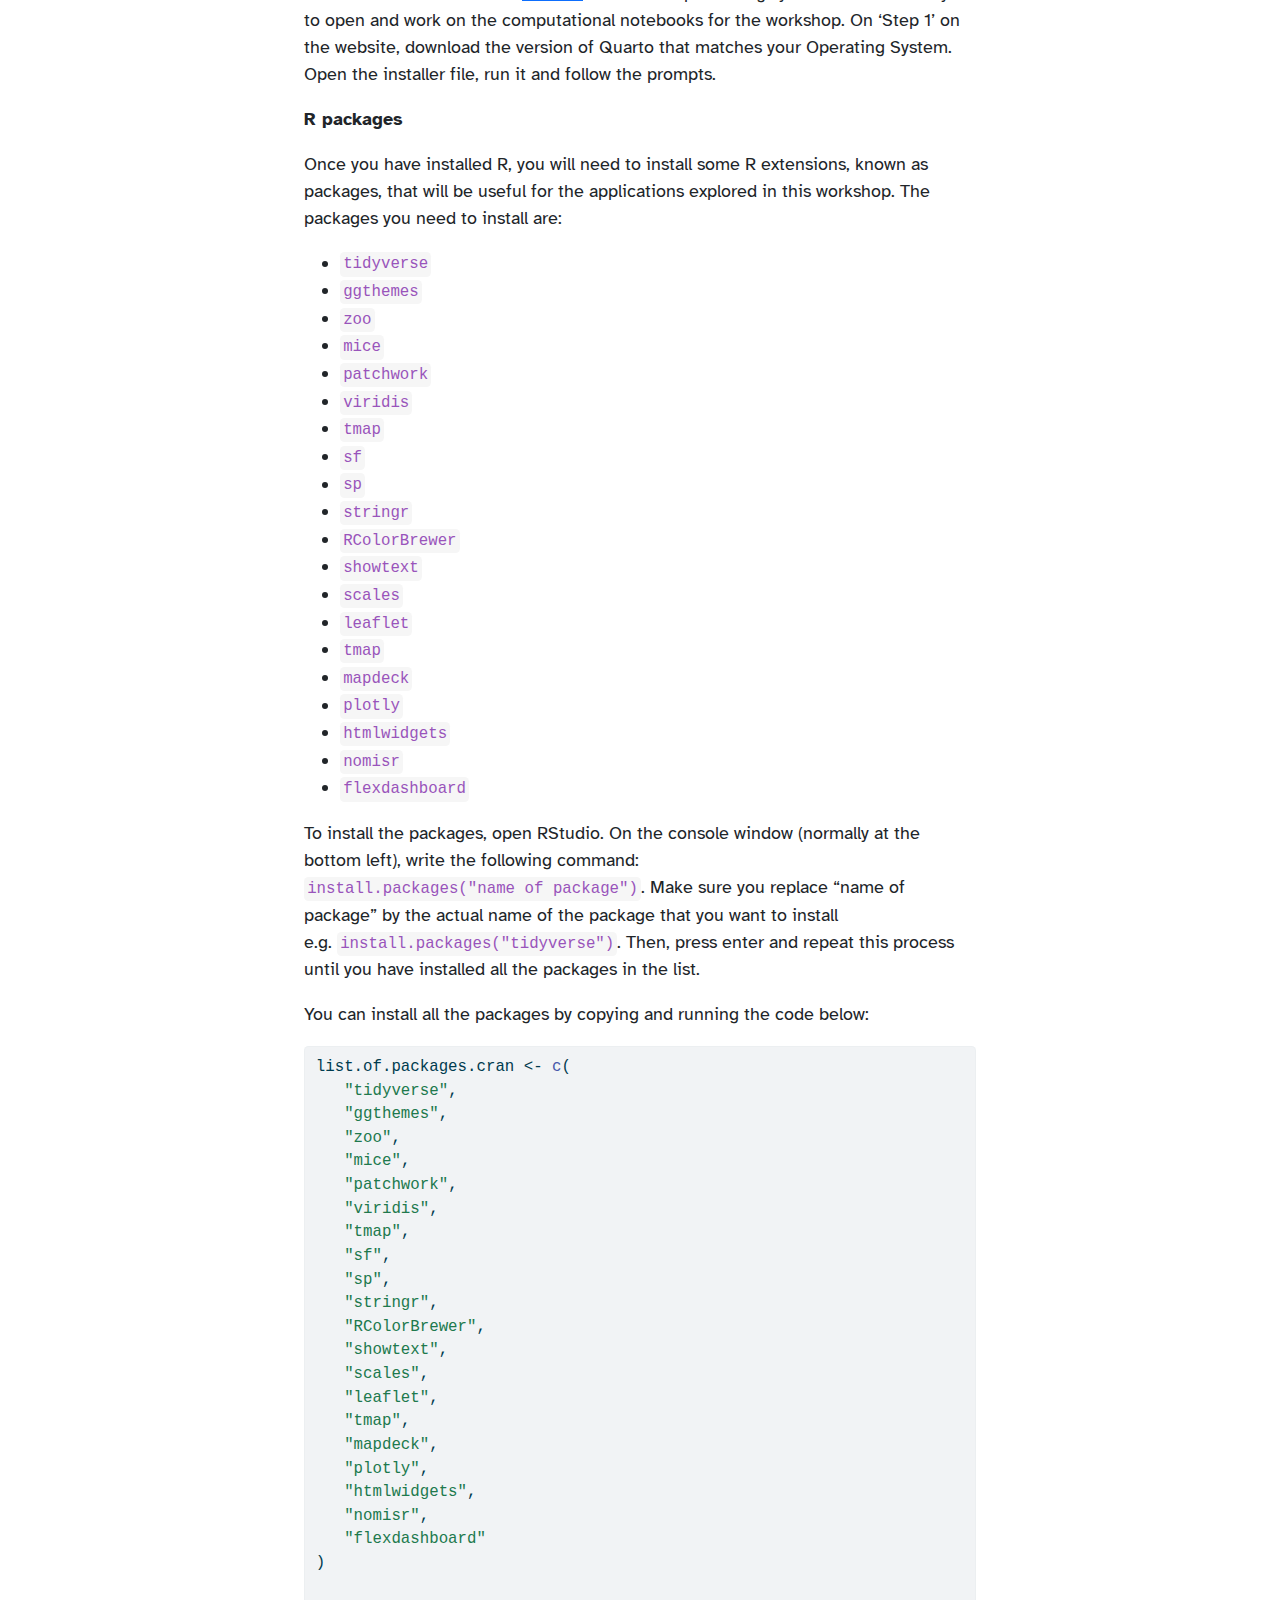
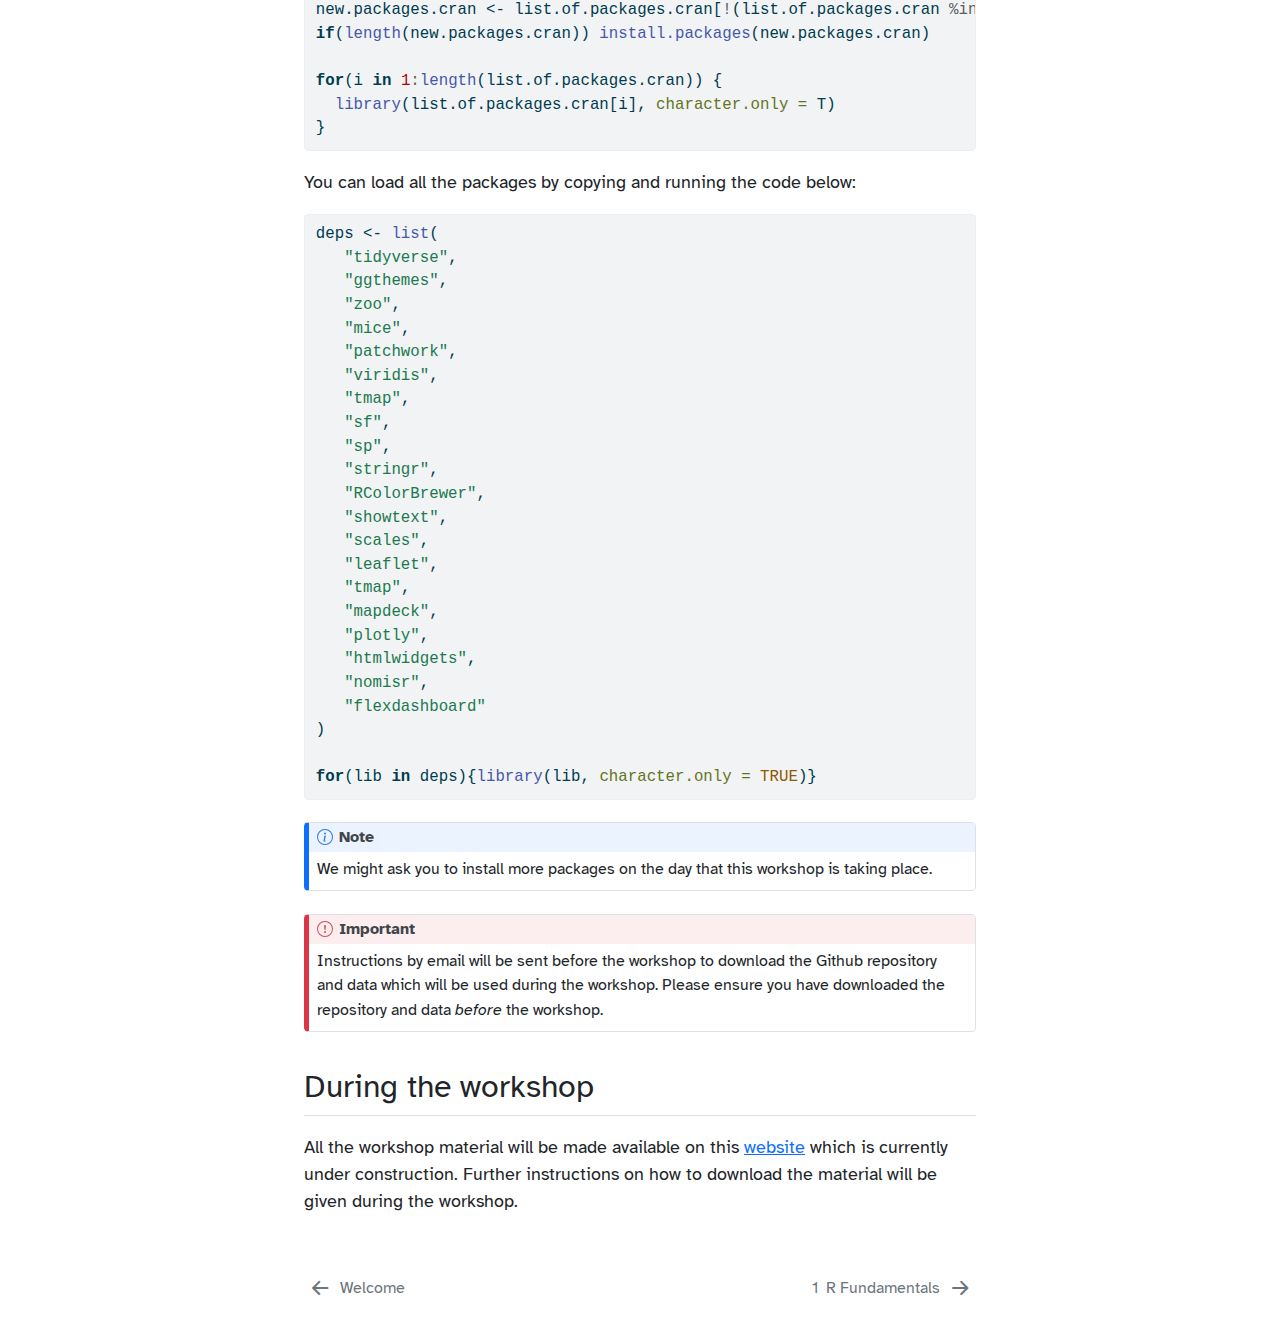
==== commit 92899bd4: "fixes" ====
--- a/docs/00_overview.html
+++ b/docs/00_overview.html
@@ -2,7 +2,7 @@
 <html xmlns="http://www.w3.org/1999/xhtml" lang="en" xml:lang="en"><head>
 
 <meta charset="utf-8">
-<meta name="generator" content="quarto-1.4.549">
+<meta name="generator" content="quarto-1.1.189">
 
 <meta name="viewport" content="width=device-width, initial-scale=1.0, user-scalable=yes">
 
@@ -17,12 +17,11 @@
 ul.task-list{list-style: none;}
 ul.task-list li input[type="checkbox"] {
   width: 0.8em;
-  margin: 0 0.8em 0.2em -1em; /* quarto-specific, see https://github.com/quarto-dev/quarto-cli/issues/4556 */ 
+  margin: 0 0.8em 0.2em -1.6em;
   vertical-align: middle;
 }
-/* CSS for syntax highlighting */
 pre > code.sourceCode { white-space: pre; position: relative; }
-pre > code.sourceCode > span { line-height: 1.25; }
+pre > code.sourceCode > span { display: inline-block; line-height: 1.25; }
 pre > code.sourceCode > span:empty { height: 1.2em; }
 .sourceCode { overflow: visible; }
 code.sourceCode > span { color: inherit; text-decoration: inherit; }
@@ -47,13 +46,43 @@
     -khtml-user-select: none; -moz-user-select: none;
     -ms-user-select: none; user-select: none;
     padding: 0 4px; width: 4em;
-  }
-pre.numberSource { margin-left: 3em;  padding-left: 4px; }
+    color: #aaaaaa;
+  }
+pre.numberSource { margin-left: 3em; border-left: 1px solid #aaaaaa;  padding-left: 4px; }
 div.sourceCode
   {   }
 @media screen {
 pre > code.sourceCode > span > a:first-child::before { text-decoration: underline; }
 }
+code span.al { color: #ff0000; font-weight: bold; } /* Alert */
+code span.an { color: #60a0b0; font-weight: bold; font-style: italic; } /* Annotation */
+code span.at { color: #7d9029; } /* Attribute */
+code span.bn { color: #40a070; } /* BaseN */
+code span.bu { color: #008000; } /* BuiltIn */
+code span.cf { color: #007020; font-weight: bold; } /* ControlFlow */
+code span.ch { color: #4070a0; } /* Char */
+code span.cn { color: #880000; } /* Constant */
+code span.co { color: #60a0b0; font-style: italic; } /* Comment */
+code span.cv { color: #60a0b0; font-weight: bold; font-style: italic; } /* CommentVar */
+code span.do { color: #ba2121; font-style: italic; } /* Documentation */
+code span.dt { color: #902000; } /* DataType */
+code span.dv { color: #40a070; } /* DecVal */
+code span.er { color: #ff0000; font-weight: bold; } /* Error */
+code span.ex { } /* Extension */
+code span.fl { color: #40a070; } /* Float */
+code span.fu { color: #06287e; } /* Function */
+code span.im { color: #008000; font-weight: bold; } /* Import */
+code span.in { color: #60a0b0; font-weight: bold; font-style: italic; } /* Information */
+code span.kw { color: #007020; font-weight: bold; } /* Keyword */
+code span.op { color: #666666; } /* Operator */
+code span.ot { color: #007020; } /* Other */
+code span.pp { color: #bc7a00; } /* Preprocessor */
+code span.sc { color: #4070a0; } /* SpecialChar */
+code span.ss { color: #bb6688; } /* SpecialString */
+code span.st { color: #4070a0; } /* String */
+code span.va { color: #19177c; } /* Variable */
+code span.vs { color: #4070a0; } /* VerbatimString */
+code span.wa { color: #60a0b0; font-weight: bold; font-style: italic; } /* Warning */
 </style>
 
 
@@ -81,13 +110,7 @@
   "collapse-after": 3,
   "panel-placement": "start",
   "type": "textbox",
-  "limit": 50,
-  "keyboard-shortcut": [
-    "f",
-    "/",
-    "s"
-  ],
-  "show-item-context": false,
+  "limit": 20,
   "language": {
     "search-no-results-text": "No results",
     "search-matching-documents-text": "matching documents",
@@ -96,10 +119,8 @@
     "search-more-match-text": "more match in this document",
     "search-more-matches-text": "more matches in this document",
     "search-clear-button-title": "Clear",
-    "search-text-placeholder": "",
     "search-detached-cancel-button-title": "Cancel",
-    "search-submit-button-title": "Submit",
-    "search-label": "Search"
+    "search-submit-button-title": "Submit"
   }
 }</script>
 
@@ -111,16 +132,11 @@
 
 <div id="quarto-search-results"></div>
   <header id="quarto-header" class="headroom fixed-top">
-  <nav class="quarto-secondary-nav">
-    <div class="container-fluid d-flex">
-      <button type="button" class="quarto-btn-toggle btn" data-bs-toggle="collapse" data-bs-target=".quarto-sidebar-collapse-item" aria-controls="quarto-sidebar" aria-expanded="false" aria-label="Toggle sidebar navigation" onclick="if (window.quartoToggleHeadroom) { window.quartoToggleHeadroom(); }">
-        <i class="bi bi-layout-text-sidebar-reverse"></i>
-      </button>
-        <nav class="quarto-page-breadcrumbs" aria-label="breadcrumb"><ol class="breadcrumb"><li class="breadcrumb-item"><a href="./00_overview.html">Overview</a></li></ol></nav>
-        <a class="flex-grow-1" role="button" data-bs-toggle="collapse" data-bs-target=".quarto-sidebar-collapse-item" aria-controls="quarto-sidebar" aria-expanded="false" aria-label="Toggle sidebar navigation" onclick="if (window.quartoToggleHeadroom) { window.quartoToggleHeadroom(); }">      
-        </a>
-      <button type="button" class="btn quarto-search-button" aria-label="" onclick="window.quartoOpenSearch();">
-        <i class="bi bi-search"></i>
+  <nav class="quarto-secondary-nav" data-bs-toggle="collapse" data-bs-target="#quarto-sidebar" aria-controls="quarto-sidebar" aria-expanded="false" aria-label="Toggle sidebar navigation" onclick="if (window.quartoToggleHeadroom) { window.quartoToggleHeadroom(); }">
+    <div class="container-fluid d-flex justify-content-between">
+      <h1 class="quarto-secondary-nav-title">Overview</h1>
+      <button type="button" class="quarto-btn-toggle btn" aria-label="Show secondary navigation">
+        <i class="bi bi-chevron-right"></i>
       </button>
     </div>
   </nav>
@@ -128,68 +144,60 @@
 <!-- content -->
 <div id="quarto-content" class="quarto-container page-columns page-rows-contents page-layout-article">
 <!-- sidebar -->
-  <nav id="quarto-sidebar" class="sidebar collapse collapse-horizontal quarto-sidebar-collapse-item sidebar-navigation floating overflow-auto">
+  <nav id="quarto-sidebar" class="sidebar collapse sidebar-navigation floating overflow-auto">
     <div class="pt-lg-2 mt-2 text-left sidebar-header">
     <div class="sidebar-title mb-0 py-0">
       <a href="./">R training: Liverpool City Region</a> 
         <div class="sidebar-tools-main">
-    <a href="https://github.com/fcorowe/lcr-training" title="Source Code" class="quarto-navigation-tool px-1" aria-label="Source Code"><i class="bi bi-github"></i></a>
+    <a href="https://github.com/fcorowe/lcr-training" title="Source Code" class="sidebar-tool px-1"><i class="bi bi-github"></i></a>
 </div>
     </div>
       </div>
-        <div class="mt-2 flex-shrink-0 align-items-center">
+      <div class="mt-2 flex-shrink-0 align-items-center">
         <div class="sidebar-search">
         <div id="quarto-search" class="" title="Search"></div>
         </div>
-        </div>
+      </div>
     <div class="sidebar-menu-container"> 
     <ul class="list-unstyled mt-1">
         <li class="sidebar-item">
   <div class="sidebar-item-container"> 
-  <a href="./index.html" class="sidebar-item-text sidebar-link">
- <span class="menu-text">Welcome</span></a>
-  </div>
-</li>
-        <li class="sidebar-item">
-  <div class="sidebar-item-container"> 
-  <a href="./00_overview.html" class="sidebar-item-text sidebar-link active">
- <span class="menu-text">Overview</span></a>
-  </div>
-</li>
-        <li class="sidebar-item">
-  <div class="sidebar-item-container"> 
-  <a href="./01_fundamentals.html" class="sidebar-item-text sidebar-link">
- <span class="menu-text"><span class="chapter-number">1</span>&nbsp; <span class="chapter-title">R Fundamentals</span></span></a>
-  </div>
-</li>
-        <li class="sidebar-item">
-  <div class="sidebar-item-container"> 
-  <a href="./02_data-visualisation.html" class="sidebar-item-text sidebar-link">
- <span class="menu-text"><span class="chapter-number">2</span>&nbsp; <span class="chapter-title">Data Visualisation</span></span></a>
-  </div>
-</li>
-        <li class="sidebar-item">
-  <div class="sidebar-item-container"> 
-  <a href="./04_data-modeling.html" class="sidebar-item-text sidebar-link">
- <span class="menu-text"><span class="chapter-number">3</span>&nbsp; <span class="chapter-title">Data modeling</span></span></a>
-  </div>
-</li>
-        <li class="sidebar-item">
-  <div class="sidebar-item-container"> 
-  <a href="./05_data-description.html" class="sidebar-item-text sidebar-link">
- <span class="menu-text"><span class="chapter-number">4</span>&nbsp; <span class="chapter-title">Data</span></span></a>
-  </div>
-</li>
-        <li class="sidebar-item">
-  <div class="sidebar-item-container"> 
-  <a href="./references.html" class="sidebar-item-text sidebar-link">
- <span class="menu-text">References</span></a>
+  <a href="./index.html" class="sidebar-item-text sidebar-link">Welcome</a>
+  </div>
+</li>
+        <li class="sidebar-item">
+  <div class="sidebar-item-container"> 
+  <a href="./00_overview.html" class="sidebar-item-text sidebar-link active">Overview</a>
+  </div>
+</li>
+        <li class="sidebar-item">
+  <div class="sidebar-item-container"> 
+  <a href="./01_fundamentals.html" class="sidebar-item-text sidebar-link"><span class="chapter-number">1</span>&nbsp; <span class="chapter-title">R Fundamentals</span></a>
+  </div>
+</li>
+        <li class="sidebar-item">
+  <div class="sidebar-item-container"> 
+  <a href="./02_data-visualisation.html" class="sidebar-item-text sidebar-link"><span class="chapter-number">2</span>&nbsp; <span class="chapter-title">Data Visualisation</span></a>
+  </div>
+</li>
+        <li class="sidebar-item">
+  <div class="sidebar-item-container"> 
+  <a href="./04_data-modeling.html" class="sidebar-item-text sidebar-link"><span class="chapter-number">3</span>&nbsp; <span class="chapter-title">Data modeling</span></a>
+  </div>
+</li>
+        <li class="sidebar-item">
+  <div class="sidebar-item-container"> 
+  <a href="./05_data-description.html" class="sidebar-item-text sidebar-link"><span class="chapter-number">4</span>&nbsp; <span class="chapter-title">Data</span></a>
+  </div>
+</li>
+        <li class="sidebar-item">
+  <div class="sidebar-item-container"> 
+  <a href="./references.html" class="sidebar-item-text sidebar-link">References</a>
   </div>
 </li>
     </ul>
     </div>
 </nav>
-<div id="quarto-sidebar-glass" class="quarto-sidebar-collapse-item" data-bs-toggle="collapse" data-bs-target=".quarto-sidebar-collapse-item"></div>
 <!-- margin-sidebar -->
     <div id="quarto-margin-sidebar" class="sidebar margin-sidebar"><div class="quarto-margin-header"><div class="margin-header-item">
 <p><img src="./cover.png" class="img-fluid"></p>
@@ -210,7 +218,7 @@
 
 <header id="title-block-header" class="quarto-title-block default">
 <div class="quarto-title">
-<h1 class="title">Overview</h1>
+<h1 class="title d-none d-lg-block">Overview</h1>
 </div>
 
 
@@ -218,14 +226,11 @@
 <div class="quarto-title-meta">
 
     
+    
+  </div>
   
-    
-  </div>
-  
-
 
 </header>
-
 
 <section id="description" class="level2">
 <h2 class="anchored" data-anchor-id="description">Description</h2>
@@ -268,12 +273,12 @@
 </section>
 <section id="before-the-workshop" class="level2">
 <h2 class="anchored" data-anchor-id="before-the-workshop">Before the workshop</h2>
-<div class="callout callout-style-default callout-important callout-titled">
+<div class="callout-important callout callout-style-default callout-captioned">
 <div class="callout-header d-flex align-content-center">
 <div class="callout-icon-container">
 <i class="callout-icon"></i>
 </div>
-<div class="callout-title-container flex-fill">
+<div class="callout-caption-container flex-fill">
 Important
 </div>
 </div>
@@ -281,12 +286,12 @@
 <p>Please make sure you download and install the most recent version of R, RStudio and Quarto on the computer that you will be using during the workshop, and install the indicated R packages – see detailed instructions below.</p>
 </div>
 </div>
-<div class="callout callout-style-default callout-note callout-titled">
+<div class="callout-note callout callout-style-default callout-captioned">
 <div class="callout-header d-flex align-content-center">
 <div class="callout-icon-container">
 <i class="callout-icon"></i>
 </div>
-<div class="callout-title-container flex-fill">
+<div class="callout-caption-container flex-fill">
 Note
 </div>
 </div>
@@ -384,12 +389,12 @@
 <span id="cb2-23"><a href="#cb2-23" aria-hidden="true" tabindex="-1"></a></span>
 <span id="cb2-24"><a href="#cb2-24" aria-hidden="true" tabindex="-1"></a><span class="cf">for</span>(lib <span class="cf">in</span> deps){<span class="fu">library</span>(lib, <span class="at">character.only =</span> <span class="cn">TRUE</span>)}</span></code><button title="Copy to Clipboard" class="code-copy-button"><i class="bi"></i></button></pre></div>
 </div>
-<div class="callout callout-style-default callout-note callout-titled">
+<div class="callout-note callout callout-style-default callout-captioned">
 <div class="callout-header d-flex align-content-center">
 <div class="callout-icon-container">
 <i class="callout-icon"></i>
 </div>
-<div class="callout-title-container flex-fill">
+<div class="callout-caption-container flex-fill">
 Note
 </div>
 </div>
@@ -397,12 +402,12 @@
 <p>We might ask you to install more packages on the day that this workshop is taking place.</p>
 </div>
 </div>
-<div class="callout callout-style-default callout-important callout-titled">
+<div class="callout-important callout callout-style-default callout-captioned">
 <div class="callout-header d-flex align-content-center">
 <div class="callout-icon-container">
 <i class="callout-icon"></i>
 </div>
-<div class="callout-title-container flex-fill">
+<div class="callout-caption-container flex-fill">
 Important
 </div>
 </div>
@@ -446,23 +451,9 @@
     icon: icon
   };
   anchorJS.add('.anchored');
-  const isCodeAnnotation = (el) => {
-    for (const clz of el.classList) {
-      if (clz.startsWith('code-annotation-')) {                     
-        return true;
-      }
-    }
-    return false;
-  }
   const clipboard = new window.ClipboardJS('.code-copy-button', {
-    text: function(trigger) {
-      const codeEl = trigger.previousElementSibling.cloneNode(true);
-      for (const childEl of codeEl.children) {
-        if (isCodeAnnotation(childEl)) {
-          childEl.remove();
-        }
-      }
-      return codeEl.innerText;
+    target: function(trigger) {
+      return trigger.previousElementSibling;
     }
   });
   clipboard.on('success', function(e) {
@@ -474,33 +465,17 @@
     button.classList.add('code-copy-button-checked');
     var currentTitle = button.getAttribute("title");
     button.setAttribute("title", "Copied!");
-    let tooltip;
-    if (window.bootstrap) {
-      button.setAttribute("data-bs-toggle", "tooltip");
-      button.setAttribute("data-bs-placement", "left");
-      button.setAttribute("data-bs-title", "Copied!");
-      tooltip = new bootstrap.Tooltip(button, 
-        { trigger: "manual", 
-          customClass: "code-copy-button-tooltip",
-          offset: [0, -8]});
-      tooltip.show();    
-    }
     setTimeout(function() {
-      if (tooltip) {
-        tooltip.hide();
-        button.removeAttribute("data-bs-title");
-        button.removeAttribute("data-bs-toggle");
-        button.removeAttribute("data-bs-placement");
-      }
       button.setAttribute("title", currentTitle);
       button.classList.remove('code-copy-button-checked');
     }, 1000);
     // clear code selection
     e.clearSelection();
   });
-  function tippyHover(el, contentFn, onTriggerFn, onUntriggerFn) {
+  function tippyHover(el, contentFn) {
     const config = {
       allowHTML: true,
+      content: contentFn,
       maxWidth: 500,
       delay: 100,
       arrow: false,
@@ -510,17 +485,8 @@
       interactive: true,
       interactiveBorder: 10,
       theme: 'quarto',
-      placement: 'bottom-start',
+      placement: 'bottom-start'
     };
-    if (contentFn) {
-      config.content = contentFn;
-    }
-    if (onTriggerFn) {
-      config.onTrigger = onTriggerFn;
-    }
-    if (onUntriggerFn) {
-      config.onUntrigger = onUntriggerFn;
-    }
     window.tippy(el, config); 
   }
   const noterefs = window.document.querySelectorAll('a[role="doc-noteref"]');
@@ -535,285 +501,35 @@
       return note.innerHTML;
     });
   }
-  const xrefs = window.document.querySelectorAll('a.quarto-xref');
-  const processXRef = (id, note) => {
-    // Strip column container classes
-    const stripColumnClz = (el) => {
-      el.classList.remove("page-full", "page-columns");
-      if (el.children) {
-        for (const child of el.children) {
-          stripColumnClz(child);
-        }
-      }
-    }
-    stripColumnClz(note)
-    if (id === null || id.startsWith('sec-')) {
-      // Special case sections, only their first couple elements
-      const container = document.createElement("div");
-      if (note.children && note.children.length > 2) {
-        container.appendChild(note.children[0].cloneNode(true));
-        for (let i = 1; i < note.children.length; i++) {
-          const child = note.children[i];
-          if (child.tagName === "P" && child.innerText === "") {
-            continue;
-          } else {
-            container.appendChild(child.cloneNode(true));
-            break;
-          }
-        }
-        if (window.Quarto?.typesetMath) {
-          window.Quarto.typesetMath(container);
-        }
-        return container.innerHTML
-      } else {
-        if (window.Quarto?.typesetMath) {
-          window.Quarto.typesetMath(note);
-        }
-        return note.innerHTML;
-      }
-    } else {
-      // Remove any anchor links if they are present
-      const anchorLink = note.querySelector('a.anchorjs-link');
-      if (anchorLink) {
-        anchorLink.remove();
-      }
-      if (window.Quarto?.typesetMath) {
-        window.Quarto.typesetMath(note);
-      }
-      // TODO in 1.5, we should make sure this works without a callout special case
-      if (note.classList.contains("callout")) {
-        return note.outerHTML;
-      } else {
-        return note.innerHTML;
-      }
-    }
-  }
-  for (var i=0; i<xrefs.length; i++) {
-    const xref = xrefs[i];
-    tippyHover(xref, undefined, function(instance) {
-      instance.disable();
-      let url = xref.getAttribute('href');
-      let hash = undefined; 
-      if (url.startsWith('#')) {
-        hash = url;
-      } else {
-        try { hash = new URL(url).hash; } catch {}
-      }
-      if (hash) {
-        const id = hash.replace(/^#\/?/, "");
-        const note = window.document.getElementById(id);
-        if (note !== null) {
-          try {
-            const html = processXRef(id, note.cloneNode(true));
-            instance.setContent(html);
-          } finally {
-            instance.enable();
-            instance.show();
-          }
-        } else {
-          // See if we can fetch this
-          fetch(url.split('#')[0])
-          .then(res => res.text())
-          .then(html => {
-            const parser = new DOMParser();
-            const htmlDoc = parser.parseFromString(html, "text/html");
-            const note = htmlDoc.getElementById(id);
-            if (note !== null) {
-              const html = processXRef(id, note);
-              instance.setContent(html);
-            } 
-          }).finally(() => {
-            instance.enable();
-            instance.show();
-          });
-        }
-      } else {
-        // See if we can fetch a full url (with no hash to target)
-        // This is a special case and we should probably do some content thinning / targeting
-        fetch(url)
-        .then(res => res.text())
-        .then(html => {
-          const parser = new DOMParser();
-          const htmlDoc = parser.parseFromString(html, "text/html");
-          const note = htmlDoc.querySelector('main.content');
-          if (note !== null) {
-            // This should only happen for chapter cross references
-            // (since there is no id in the URL)
-            // remove the first header
-            if (note.children.length > 0 && note.children[0].tagName === "HEADER") {
-              note.children[0].remove();
-            }
-            const html = processXRef(null, note);
-            instance.setContent(html);
-          } 
-        }).finally(() => {
-          instance.enable();
-          instance.show();
-        });
-      }
-    }, function(instance) {
-    });
-  }
-      let selectedAnnoteEl;
-      const selectorForAnnotation = ( cell, annotation) => {
-        let cellAttr = 'data-code-cell="' + cell + '"';
-        let lineAttr = 'data-code-annotation="' +  annotation + '"';
-        const selector = 'span[' + cellAttr + '][' + lineAttr + ']';
-        return selector;
-      }
-      const selectCodeLines = (annoteEl) => {
-        const doc = window.document;
-        const targetCell = annoteEl.getAttribute("data-target-cell");
-        const targetAnnotation = annoteEl.getAttribute("data-target-annotation");
-        const annoteSpan = window.document.querySelector(selectorForAnnotation(targetCell, targetAnnotation));
-        const lines = annoteSpan.getAttribute("data-code-lines").split(",");
-        const lineIds = lines.map((line) => {
-          return targetCell + "-" + line;
-        })
-        let top = null;
-        let height = null;
-        let parent = null;
-        if (lineIds.length > 0) {
-            //compute the position of the single el (top and bottom and make a div)
-            const el = window.document.getElementById(lineIds[0]);
-            top = el.offsetTop;
-            height = el.offsetHeight;
-            parent = el.parentElement.parentElement;
-          if (lineIds.length > 1) {
-            const lastEl = window.document.getElementById(lineIds[lineIds.length - 1]);
-            const bottom = lastEl.offsetTop + lastEl.offsetHeight;
-            height = bottom - top;
-          }
-          if (top !== null && height !== null && parent !== null) {
-            // cook up a div (if necessary) and position it 
-            let div = window.document.getElementById("code-annotation-line-highlight");
-            if (div === null) {
-              div = window.document.createElement("div");
-              div.setAttribute("id", "code-annotation-line-highlight");
-              div.style.position = 'absolute';
-              parent.appendChild(div);
-            }
-            div.style.top = top - 2 + "px";
-            div.style.height = height + 4 + "px";
-            div.style.left = 0;
-            let gutterDiv = window.document.getElementById("code-annotation-line-highlight-gutter");
-            if (gutterDiv === null) {
-              gutterDiv = window.document.createElement("div");
-              gutterDiv.setAttribute("id", "code-annotation-line-highlight-gutter");
-              gutterDiv.style.position = 'absolute';
-              const codeCell = window.document.getElementById(targetCell);
-              const gutter = codeCell.querySelector('.code-annotation-gutter');
-              gutter.appendChild(gutterDiv);
-            }
-            gutterDiv.style.top = top - 2 + "px";
-            gutterDiv.style.height = height + 4 + "px";
-          }
-          selectedAnnoteEl = annoteEl;
-        }
-      };
-      const unselectCodeLines = () => {
-        const elementsIds = ["code-annotation-line-highlight", "code-annotation-line-highlight-gutter"];
-        elementsIds.forEach((elId) => {
-          const div = window.document.getElementById(elId);
-          if (div) {
-            div.remove();
-          }
-        });
-        selectedAnnoteEl = undefined;
-      };
-        // Handle positioning of the toggle
-    window.addEventListener(
-      "resize",
-      throttle(() => {
-        elRect = undefined;
-        if (selectedAnnoteEl) {
-          selectCodeLines(selectedAnnoteEl);
-        }
-      }, 10)
-    );
-    function throttle(fn, ms) {
-    let throttle = false;
-    let timer;
-      return (...args) => {
-        if(!throttle) { // first call gets through
-            fn.apply(this, args);
-            throttle = true;
-        } else { // all the others get throttled
-            if(timer) clearTimeout(timer); // cancel #2
-            timer = setTimeout(() => {
-              fn.apply(this, args);
-              timer = throttle = false;
-            }, ms);
-        }
-      };
-    }
-      // Attach click handler to the DT
-      const annoteDls = window.document.querySelectorAll('dt[data-target-cell]');
-      for (const annoteDlNode of annoteDls) {
-        annoteDlNode.addEventListener('click', (event) => {
-          const clickedEl = event.target;
-          if (clickedEl !== selectedAnnoteEl) {
-            unselectCodeLines();
-            const activeEl = window.document.querySelector('dt[data-target-cell].code-annotation-active');
-            if (activeEl) {
-              activeEl.classList.remove('code-annotation-active');
-            }
-            selectCodeLines(clickedEl);
-            clickedEl.classList.add('code-annotation-active');
-          } else {
-            // Unselect the line
-            unselectCodeLines();
-            clickedEl.classList.remove('code-annotation-active');
-          }
-        });
-      }
-  const findCites = (el) => {
-    const parentEl = el.parentElement;
-    if (parentEl) {
-      const cites = parentEl.dataset.cites;
-      if (cites) {
-        return {
-          el,
-          cites: cites.split(' ')
-        };
-      } else {
-        return findCites(el.parentElement)
-      }
-    } else {
-      return undefined;
-    }
-  };
   var bibliorefs = window.document.querySelectorAll('a[role="doc-biblioref"]');
   for (var i=0; i<bibliorefs.length; i++) {
     const ref = bibliorefs[i];
-    const citeInfo = findCites(ref);
-    if (citeInfo) {
-      tippyHover(citeInfo.el, function() {
-        var popup = window.document.createElement('div');
-        citeInfo.cites.forEach(function(cite) {
-          var citeDiv = window.document.createElement('div');
-          citeDiv.classList.add('hanging-indent');
-          citeDiv.classList.add('csl-entry');
-          var biblioDiv = window.document.getElementById('ref-' + cite);
-          if (biblioDiv) {
-            citeDiv.innerHTML = biblioDiv.innerHTML;
-          }
-          popup.appendChild(citeDiv);
-        });
-        return popup.innerHTML;
+    const cites = ref.parentNode.getAttribute('data-cites').split(' ');
+    tippyHover(ref, function() {
+      var popup = window.document.createElement('div');
+      cites.forEach(function(cite) {
+        var citeDiv = window.document.createElement('div');
+        citeDiv.classList.add('hanging-indent');
+        citeDiv.classList.add('csl-entry');
+        var biblioDiv = window.document.getElementById('ref-' + cite);
+        if (biblioDiv) {
+          citeDiv.innerHTML = biblioDiv.innerHTML;
+        }
+        popup.appendChild(citeDiv);
       });
-    }
+      return popup.innerHTML;
+    });
   }
 });
 </script>
 <nav class="page-navigation">
   <div class="nav-page nav-page-previous">
-      <a href="./index.html" class="pagination-link  aria-label=" welcome"="">
+      <a href="./index.html" class="pagination-link">
         <i class="bi bi-arrow-left-short"></i> <span class="nav-page-text">Welcome</span>
       </a>          
   </div>
   <div class="nav-page nav-page-next">
-      <a href="./01_fundamentals.html" class="pagination-link" aria-label="<span class='chapter-number'>1</span>&nbsp; <span class='chapter-title'>R Fundamentals</span>">
+      <a href="./01_fundamentals.html" class="pagination-link">
         <span class="nav-page-text"><span class="chapter-number">1</span>&nbsp; <span class="chapter-title">R Fundamentals</span></span> <i class="bi bi-arrow-right-short"></i>
       </a>
   </div>
@@ -822,5 +538,4 @@
 
 
 
-
 </body></html>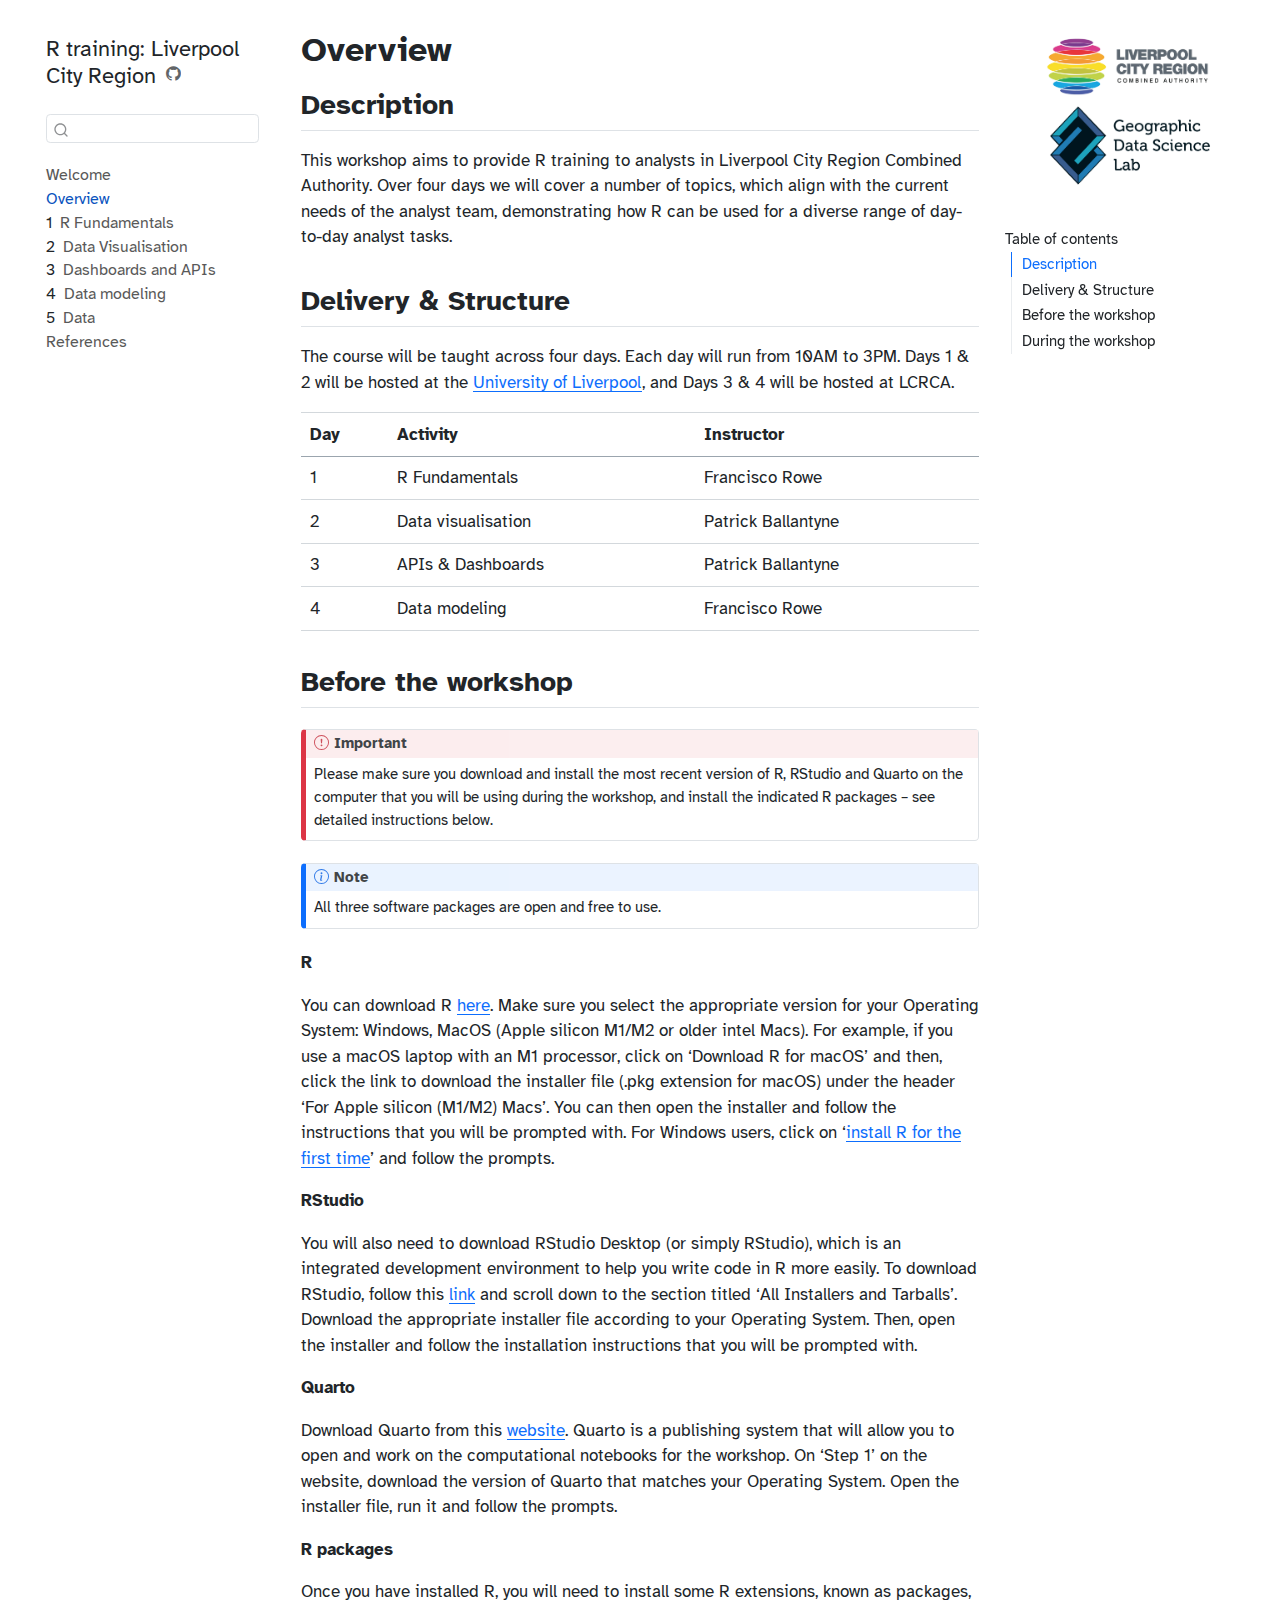
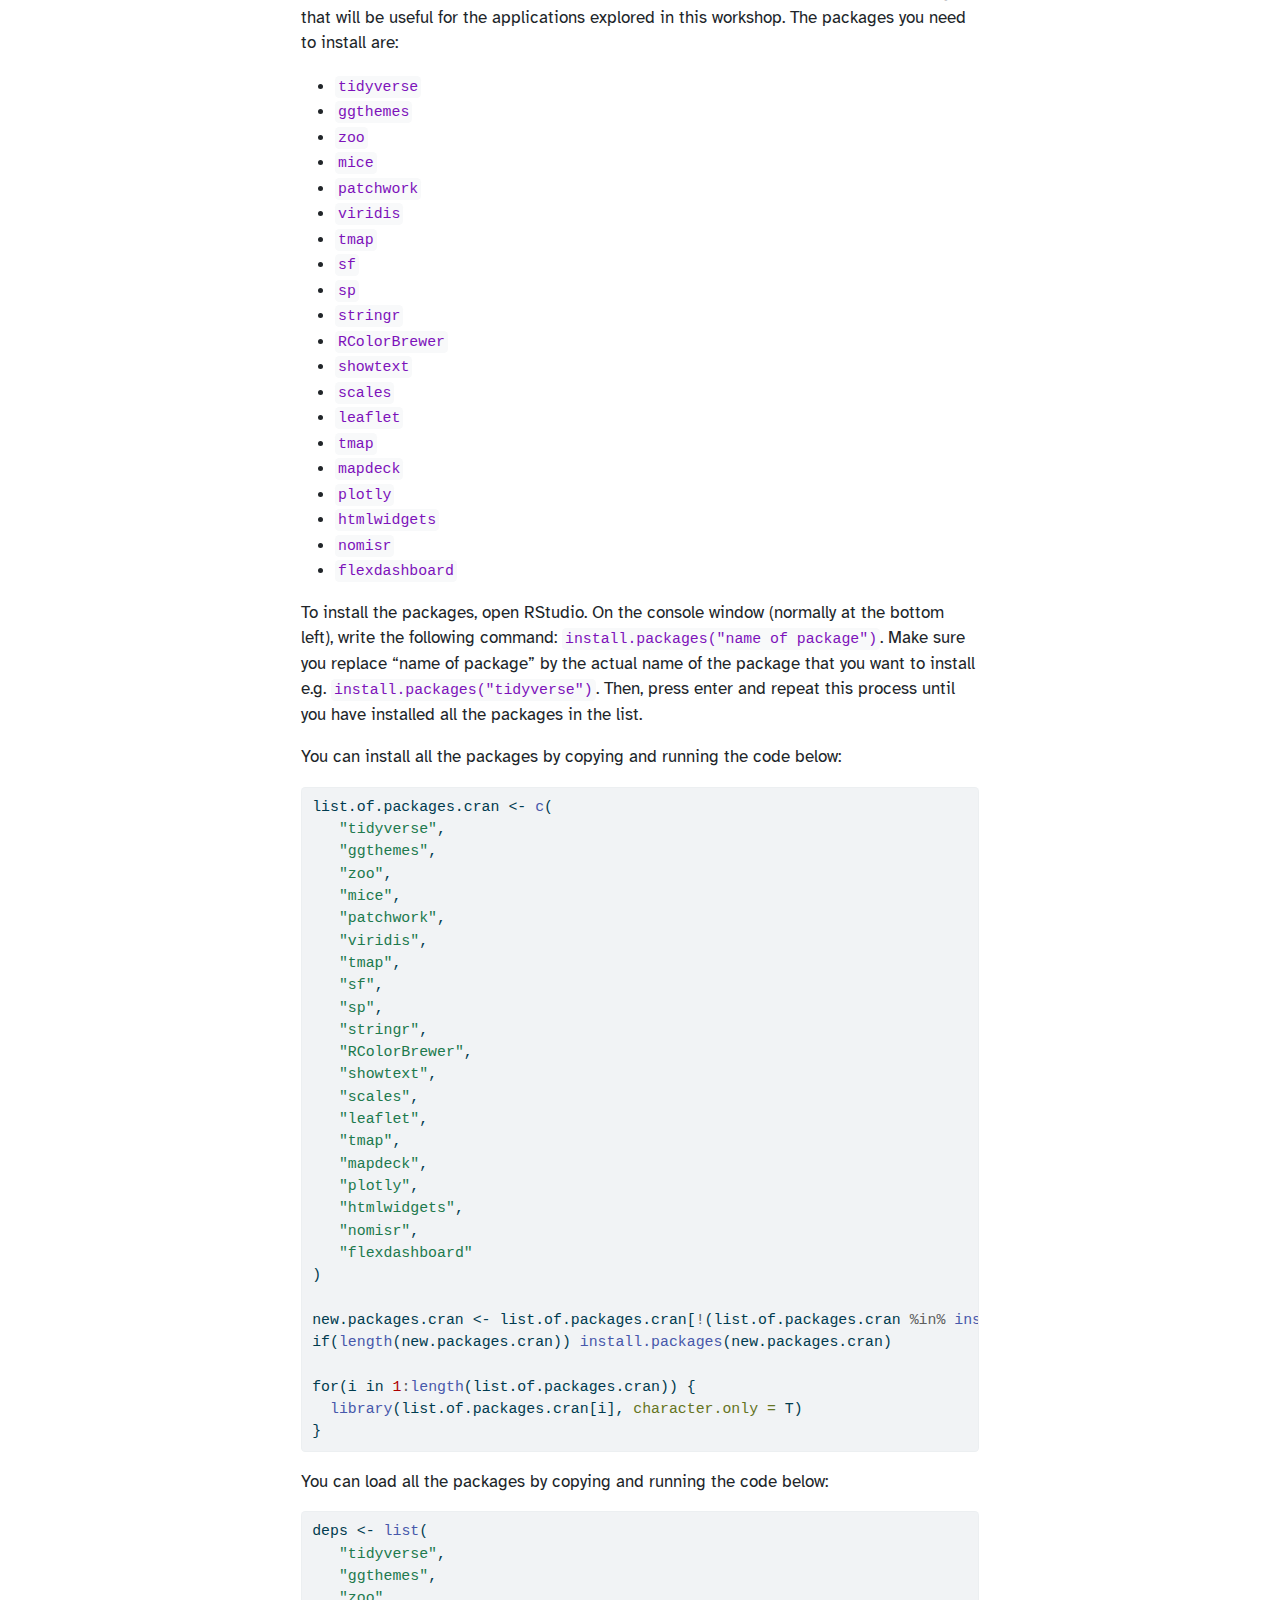
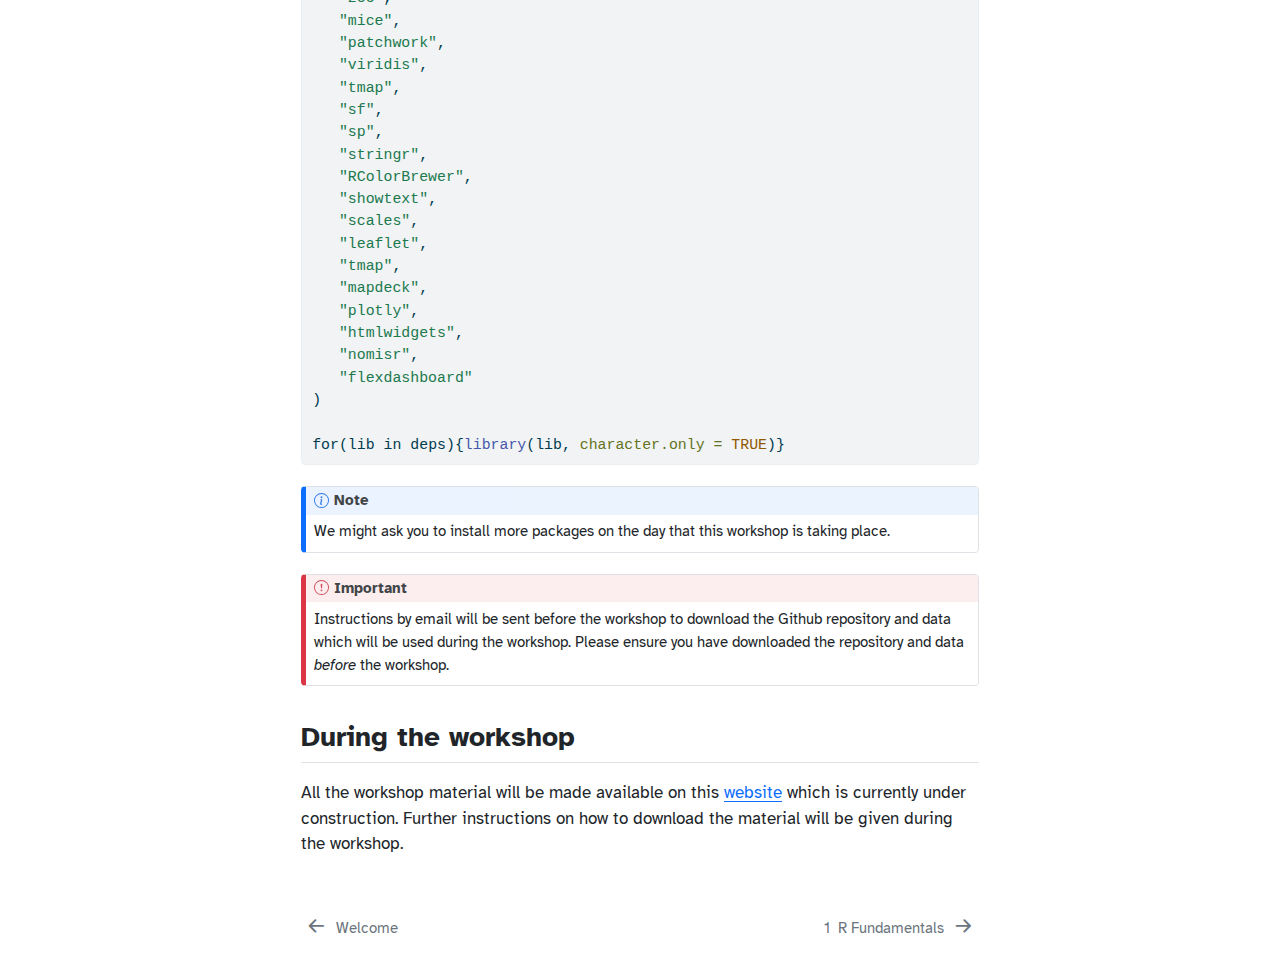
==== commit 3abe6931: "add dashboard chp" ====
--- a/docs/00_overview.html
+++ b/docs/00_overview.html
@@ -2,7 +2,7 @@
 <html xmlns="http://www.w3.org/1999/xhtml" lang="en" xml:lang="en"><head>
 
 <meta charset="utf-8">
-<meta name="generator" content="quarto-1.1.189">
+<meta name="generator" content="quarto-1.4.549">
 
 <meta name="viewport" content="width=device-width, initial-scale=1.0, user-scalable=yes">
 
@@ -17,11 +17,12 @@
 ul.task-list{list-style: none;}
 ul.task-list li input[type="checkbox"] {
   width: 0.8em;
-  margin: 0 0.8em 0.2em -1.6em;
+  margin: 0 0.8em 0.2em -1em; /* quarto-specific, see https://github.com/quarto-dev/quarto-cli/issues/4556 */ 
   vertical-align: middle;
 }
+/* CSS for syntax highlighting */
 pre > code.sourceCode { white-space: pre; position: relative; }
-pre > code.sourceCode > span { display: inline-block; line-height: 1.25; }
+pre > code.sourceCode > span { line-height: 1.25; }
 pre > code.sourceCode > span:empty { height: 1.2em; }
 .sourceCode { overflow: visible; }
 code.sourceCode > span { color: inherit; text-decoration: inherit; }
@@ -46,43 +47,13 @@
     -khtml-user-select: none; -moz-user-select: none;
     -ms-user-select: none; user-select: none;
     padding: 0 4px; width: 4em;
-    color: #aaaaaa;
-  }
-pre.numberSource { margin-left: 3em; border-left: 1px solid #aaaaaa;  padding-left: 4px; }
+  }
+pre.numberSource { margin-left: 3em;  padding-left: 4px; }
 div.sourceCode
   {   }
 @media screen {
 pre > code.sourceCode > span > a:first-child::before { text-decoration: underline; }
 }
-code span.al { color: #ff0000; font-weight: bold; } /* Alert */
-code span.an { color: #60a0b0; font-weight: bold; font-style: italic; } /* Annotation */
-code span.at { color: #7d9029; } /* Attribute */
-code span.bn { color: #40a070; } /* BaseN */
-code span.bu { color: #008000; } /* BuiltIn */
-code span.cf { color: #007020; font-weight: bold; } /* ControlFlow */
-code span.ch { color: #4070a0; } /* Char */
-code span.cn { color: #880000; } /* Constant */
-code span.co { color: #60a0b0; font-style: italic; } /* Comment */
-code span.cv { color: #60a0b0; font-weight: bold; font-style: italic; } /* CommentVar */
-code span.do { color: #ba2121; font-style: italic; } /* Documentation */
-code span.dt { color: #902000; } /* DataType */
-code span.dv { color: #40a070; } /* DecVal */
-code span.er { color: #ff0000; font-weight: bold; } /* Error */
-code span.ex { } /* Extension */
-code span.fl { color: #40a070; } /* Float */
-code span.fu { color: #06287e; } /* Function */
-code span.im { color: #008000; font-weight: bold; } /* Import */
-code span.in { color: #60a0b0; font-weight: bold; font-style: italic; } /* Information */
-code span.kw { color: #007020; font-weight: bold; } /* Keyword */
-code span.op { color: #666666; } /* Operator */
-code span.ot { color: #007020; } /* Other */
-code span.pp { color: #bc7a00; } /* Preprocessor */
-code span.sc { color: #4070a0; } /* SpecialChar */
-code span.ss { color: #bb6688; } /* SpecialString */
-code span.st { color: #4070a0; } /* String */
-code span.va { color: #19177c; } /* Variable */
-code span.vs { color: #4070a0; } /* VerbatimString */
-code span.wa { color: #60a0b0; font-weight: bold; font-style: italic; } /* Warning */
 </style>
 
 
@@ -110,7 +81,13 @@
   "collapse-after": 3,
   "panel-placement": "start",
   "type": "textbox",
-  "limit": 20,
+  "limit": 50,
+  "keyboard-shortcut": [
+    "f",
+    "/",
+    "s"
+  ],
+  "show-item-context": false,
   "language": {
     "search-no-results-text": "No results",
     "search-matching-documents-text": "matching documents",
@@ -119,8 +96,10 @@
     "search-more-match-text": "more match in this document",
     "search-more-matches-text": "more matches in this document",
     "search-clear-button-title": "Clear",
+    "search-text-placeholder": "",
     "search-detached-cancel-button-title": "Cancel",
-    "search-submit-button-title": "Submit"
+    "search-submit-button-title": "Submit",
+    "search-label": "Search"
   }
 }</script>
 
@@ -132,11 +111,16 @@
 
 <div id="quarto-search-results"></div>
   <header id="quarto-header" class="headroom fixed-top">
-  <nav class="quarto-secondary-nav" data-bs-toggle="collapse" data-bs-target="#quarto-sidebar" aria-controls="quarto-sidebar" aria-expanded="false" aria-label="Toggle sidebar navigation" onclick="if (window.quartoToggleHeadroom) { window.quartoToggleHeadroom(); }">
-    <div class="container-fluid d-flex justify-content-between">
-      <h1 class="quarto-secondary-nav-title">Overview</h1>
-      <button type="button" class="quarto-btn-toggle btn" aria-label="Show secondary navigation">
-        <i class="bi bi-chevron-right"></i>
+  <nav class="quarto-secondary-nav">
+    <div class="container-fluid d-flex">
+      <button type="button" class="quarto-btn-toggle btn" data-bs-toggle="collapse" data-bs-target=".quarto-sidebar-collapse-item" aria-controls="quarto-sidebar" aria-expanded="false" aria-label="Toggle sidebar navigation" onclick="if (window.quartoToggleHeadroom) { window.quartoToggleHeadroom(); }">
+        <i class="bi bi-layout-text-sidebar-reverse"></i>
+      </button>
+        <nav class="quarto-page-breadcrumbs" aria-label="breadcrumb"><ol class="breadcrumb"><li class="breadcrumb-item"><a href="./00_overview.html">Overview</a></li></ol></nav>
+        <a class="flex-grow-1" role="button" data-bs-toggle="collapse" data-bs-target=".quarto-sidebar-collapse-item" aria-controls="quarto-sidebar" aria-expanded="false" aria-label="Toggle sidebar navigation" onclick="if (window.quartoToggleHeadroom) { window.quartoToggleHeadroom(); }">      
+        </a>
+      <button type="button" class="btn quarto-search-button" aria-label="" onclick="window.quartoOpenSearch();">
+        <i class="bi bi-search"></i>
       </button>
     </div>
   </nav>
@@ -144,60 +128,74 @@
 <!-- content -->
 <div id="quarto-content" class="quarto-container page-columns page-rows-contents page-layout-article">
 <!-- sidebar -->
-  <nav id="quarto-sidebar" class="sidebar collapse sidebar-navigation floating overflow-auto">
+  <nav id="quarto-sidebar" class="sidebar collapse collapse-horizontal quarto-sidebar-collapse-item sidebar-navigation floating overflow-auto">
     <div class="pt-lg-2 mt-2 text-left sidebar-header">
     <div class="sidebar-title mb-0 py-0">
       <a href="./">R training: Liverpool City Region</a> 
         <div class="sidebar-tools-main">
-    <a href="https://github.com/fcorowe/lcr-training" title="Source Code" class="sidebar-tool px-1"><i class="bi bi-github"></i></a>
+    <a href="https://github.com/fcorowe/lcr-training" title="Source Code" class="quarto-navigation-tool px-1" aria-label="Source Code"><i class="bi bi-github"></i></a>
 </div>
     </div>
       </div>
-      <div class="mt-2 flex-shrink-0 align-items-center">
+        <div class="mt-2 flex-shrink-0 align-items-center">
         <div class="sidebar-search">
         <div id="quarto-search" class="" title="Search"></div>
         </div>
-      </div>
+        </div>
     <div class="sidebar-menu-container"> 
     <ul class="list-unstyled mt-1">
         <li class="sidebar-item">
   <div class="sidebar-item-container"> 
-  <a href="./index.html" class="sidebar-item-text sidebar-link">Welcome</a>
+  <a href="./index.html" class="sidebar-item-text sidebar-link">
+ <span class="menu-text">Welcome</span></a>
   </div>
 </li>
         <li class="sidebar-item">
   <div class="sidebar-item-container"> 
-  <a href="./00_overview.html" class="sidebar-item-text sidebar-link active">Overview</a>
+  <a href="./00_overview.html" class="sidebar-item-text sidebar-link active">
+ <span class="menu-text">Overview</span></a>
   </div>
 </li>
         <li class="sidebar-item">
   <div class="sidebar-item-container"> 
-  <a href="./01_fundamentals.html" class="sidebar-item-text sidebar-link"><span class="chapter-number">1</span>&nbsp; <span class="chapter-title">R Fundamentals</span></a>
+  <a href="./01_fundamentals.html" class="sidebar-item-text sidebar-link">
+ <span class="menu-text"><span class="chapter-number">1</span>&nbsp; <span class="chapter-title">R Fundamentals</span></span></a>
   </div>
 </li>
         <li class="sidebar-item">
   <div class="sidebar-item-container"> 
-  <a href="./02_data-visualisation.html" class="sidebar-item-text sidebar-link"><span class="chapter-number">2</span>&nbsp; <span class="chapter-title">Data Visualisation</span></a>
+  <a href="./02_data-visualisation.html" class="sidebar-item-text sidebar-link">
+ <span class="menu-text"><span class="chapter-number">2</span>&nbsp; <span class="chapter-title">Data Visualisation</span></span></a>
   </div>
 </li>
         <li class="sidebar-item">
   <div class="sidebar-item-container"> 
-  <a href="./04_data-modeling.html" class="sidebar-item-text sidebar-link"><span class="chapter-number">3</span>&nbsp; <span class="chapter-title">Data modeling</span></a>
+  <a href="./03_dashboards-api.html" class="sidebar-item-text sidebar-link">
+ <span class="menu-text"><span class="chapter-number">3</span>&nbsp; <span class="chapter-title">Dashboards and APIs</span></span></a>
   </div>
 </li>
         <li class="sidebar-item">
   <div class="sidebar-item-container"> 
-  <a href="./05_data-description.html" class="sidebar-item-text sidebar-link"><span class="chapter-number">4</span>&nbsp; <span class="chapter-title">Data</span></a>
+  <a href="./04_data-modeling.html" class="sidebar-item-text sidebar-link">
+ <span class="menu-text"><span class="chapter-number">4</span>&nbsp; <span class="chapter-title">Data modeling</span></span></a>
   </div>
 </li>
         <li class="sidebar-item">
   <div class="sidebar-item-container"> 
-  <a href="./references.html" class="sidebar-item-text sidebar-link">References</a>
+  <a href="./05_data-description.html" class="sidebar-item-text sidebar-link">
+ <span class="menu-text"><span class="chapter-number">5</span>&nbsp; <span class="chapter-title">Data</span></span></a>
+  </div>
+</li>
+        <li class="sidebar-item">
+  <div class="sidebar-item-container"> 
+  <a href="./references.html" class="sidebar-item-text sidebar-link">
+ <span class="menu-text">References</span></a>
   </div>
 </li>
     </ul>
     </div>
 </nav>
+<div id="quarto-sidebar-glass" class="quarto-sidebar-collapse-item" data-bs-toggle="collapse" data-bs-target=".quarto-sidebar-collapse-item"></div>
 <!-- margin-sidebar -->
     <div id="quarto-margin-sidebar" class="sidebar margin-sidebar"><div class="quarto-margin-header"><div class="margin-header-item">
 <p><img src="./cover.png" class="img-fluid"></p>
@@ -218,7 +216,7 @@
 
 <header id="title-block-header" class="quarto-title-block default">
 <div class="quarto-title">
-<h1 class="title d-none d-lg-block">Overview</h1>
+<h1 class="title">Overview</h1>
 </div>
 
 
@@ -226,11 +224,14 @@
 <div class="quarto-title-meta">
 
     
+  
     
   </div>
   
 
+
 </header>
+
 
 <section id="description" class="level2">
 <h2 class="anchored" data-anchor-id="description">Description</h2>
@@ -273,12 +274,12 @@
 </section>
 <section id="before-the-workshop" class="level2">
 <h2 class="anchored" data-anchor-id="before-the-workshop">Before the workshop</h2>
-<div class="callout-important callout callout-style-default callout-captioned">
+<div class="callout callout-style-default callout-important callout-titled">
 <div class="callout-header d-flex align-content-center">
 <div class="callout-icon-container">
 <i class="callout-icon"></i>
 </div>
-<div class="callout-caption-container flex-fill">
+<div class="callout-title-container flex-fill">
 Important
 </div>
 </div>
@@ -286,12 +287,12 @@
 <p>Please make sure you download and install the most recent version of R, RStudio and Quarto on the computer that you will be using during the workshop, and install the indicated R packages – see detailed instructions below.</p>
 </div>
 </div>
-<div class="callout-note callout callout-style-default callout-captioned">
+<div class="callout callout-style-default callout-note callout-titled">
 <div class="callout-header d-flex align-content-center">
 <div class="callout-icon-container">
 <i class="callout-icon"></i>
 </div>
-<div class="callout-caption-container flex-fill">
+<div class="callout-title-container flex-fill">
 Note
 </div>
 </div>
@@ -389,12 +390,12 @@
 <span id="cb2-23"><a href="#cb2-23" aria-hidden="true" tabindex="-1"></a></span>
 <span id="cb2-24"><a href="#cb2-24" aria-hidden="true" tabindex="-1"></a><span class="cf">for</span>(lib <span class="cf">in</span> deps){<span class="fu">library</span>(lib, <span class="at">character.only =</span> <span class="cn">TRUE</span>)}</span></code><button title="Copy to Clipboard" class="code-copy-button"><i class="bi"></i></button></pre></div>
 </div>
-<div class="callout-note callout callout-style-default callout-captioned">
+<div class="callout callout-style-default callout-note callout-titled">
 <div class="callout-header d-flex align-content-center">
 <div class="callout-icon-container">
 <i class="callout-icon"></i>
 </div>
-<div class="callout-caption-container flex-fill">
+<div class="callout-title-container flex-fill">
 Note
 </div>
 </div>
@@ -402,12 +403,12 @@
 <p>We might ask you to install more packages on the day that this workshop is taking place.</p>
 </div>
 </div>
-<div class="callout-important callout callout-style-default callout-captioned">
+<div class="callout callout-style-default callout-important callout-titled">
 <div class="callout-header d-flex align-content-center">
 <div class="callout-icon-container">
 <i class="callout-icon"></i>
 </div>
-<div class="callout-caption-container flex-fill">
+<div class="callout-title-container flex-fill">
 Important
 </div>
 </div>
@@ -451,9 +452,23 @@
     icon: icon
   };
   anchorJS.add('.anchored');
+  const isCodeAnnotation = (el) => {
+    for (const clz of el.classList) {
+      if (clz.startsWith('code-annotation-')) {                     
+        return true;
+      }
+    }
+    return false;
+  }
   const clipboard = new window.ClipboardJS('.code-copy-button', {
-    target: function(trigger) {
-      return trigger.previousElementSibling;
+    text: function(trigger) {
+      const codeEl = trigger.previousElementSibling.cloneNode(true);
+      for (const childEl of codeEl.children) {
+        if (isCodeAnnotation(childEl)) {
+          childEl.remove();
+        }
+      }
+      return codeEl.innerText;
     }
   });
   clipboard.on('success', function(e) {
@@ -465,17 +480,33 @@
     button.classList.add('code-copy-button-checked');
     var currentTitle = button.getAttribute("title");
     button.setAttribute("title", "Copied!");
+    let tooltip;
+    if (window.bootstrap) {
+      button.setAttribute("data-bs-toggle", "tooltip");
+      button.setAttribute("data-bs-placement", "left");
+      button.setAttribute("data-bs-title", "Copied!");
+      tooltip = new bootstrap.Tooltip(button, 
+        { trigger: "manual", 
+          customClass: "code-copy-button-tooltip",
+          offset: [0, -8]});
+      tooltip.show();    
+    }
     setTimeout(function() {
+      if (tooltip) {
+        tooltip.hide();
+        button.removeAttribute("data-bs-title");
+        button.removeAttribute("data-bs-toggle");
+        button.removeAttribute("data-bs-placement");
+      }
       button.setAttribute("title", currentTitle);
       button.classList.remove('code-copy-button-checked');
     }, 1000);
     // clear code selection
     e.clearSelection();
   });
-  function tippyHover(el, contentFn) {
+  function tippyHover(el, contentFn, onTriggerFn, onUntriggerFn) {
     const config = {
       allowHTML: true,
-      content: contentFn,
       maxWidth: 500,
       delay: 100,
       arrow: false,
@@ -485,8 +516,17 @@
       interactive: true,
       interactiveBorder: 10,
       theme: 'quarto',
-      placement: 'bottom-start'
+      placement: 'bottom-start',
     };
+    if (contentFn) {
+      config.content = contentFn;
+    }
+    if (onTriggerFn) {
+      config.onTrigger = onTriggerFn;
+    }
+    if (onUntriggerFn) {
+      config.onUntrigger = onUntriggerFn;
+    }
     window.tippy(el, config); 
   }
   const noterefs = window.document.querySelectorAll('a[role="doc-noteref"]');
@@ -501,35 +541,285 @@
       return note.innerHTML;
     });
   }
+  const xrefs = window.document.querySelectorAll('a.quarto-xref');
+  const processXRef = (id, note) => {
+    // Strip column container classes
+    const stripColumnClz = (el) => {
+      el.classList.remove("page-full", "page-columns");
+      if (el.children) {
+        for (const child of el.children) {
+          stripColumnClz(child);
+        }
+      }
+    }
+    stripColumnClz(note)
+    if (id === null || id.startsWith('sec-')) {
+      // Special case sections, only their first couple elements
+      const container = document.createElement("div");
+      if (note.children && note.children.length > 2) {
+        container.appendChild(note.children[0].cloneNode(true));
+        for (let i = 1; i < note.children.length; i++) {
+          const child = note.children[i];
+          if (child.tagName === "P" && child.innerText === "") {
+            continue;
+          } else {
+            container.appendChild(child.cloneNode(true));
+            break;
+          }
+        }
+        if (window.Quarto?.typesetMath) {
+          window.Quarto.typesetMath(container);
+        }
+        return container.innerHTML
+      } else {
+        if (window.Quarto?.typesetMath) {
+          window.Quarto.typesetMath(note);
+        }
+        return note.innerHTML;
+      }
+    } else {
+      // Remove any anchor links if they are present
+      const anchorLink = note.querySelector('a.anchorjs-link');
+      if (anchorLink) {
+        anchorLink.remove();
+      }
+      if (window.Quarto?.typesetMath) {
+        window.Quarto.typesetMath(note);
+      }
+      // TODO in 1.5, we should make sure this works without a callout special case
+      if (note.classList.contains("callout")) {
+        return note.outerHTML;
+      } else {
+        return note.innerHTML;
+      }
+    }
+  }
+  for (var i=0; i<xrefs.length; i++) {
+    const xref = xrefs[i];
+    tippyHover(xref, undefined, function(instance) {
+      instance.disable();
+      let url = xref.getAttribute('href');
+      let hash = undefined; 
+      if (url.startsWith('#')) {
+        hash = url;
+      } else {
+        try { hash = new URL(url).hash; } catch {}
+      }
+      if (hash) {
+        const id = hash.replace(/^#\/?/, "");
+        const note = window.document.getElementById(id);
+        if (note !== null) {
+          try {
+            const html = processXRef(id, note.cloneNode(true));
+            instance.setContent(html);
+          } finally {
+            instance.enable();
+            instance.show();
+          }
+        } else {
+          // See if we can fetch this
+          fetch(url.split('#')[0])
+          .then(res => res.text())
+          .then(html => {
+            const parser = new DOMParser();
+            const htmlDoc = parser.parseFromString(html, "text/html");
+            const note = htmlDoc.getElementById(id);
+            if (note !== null) {
+              const html = processXRef(id, note);
+              instance.setContent(html);
+            } 
+          }).finally(() => {
+            instance.enable();
+            instance.show();
+          });
+        }
+      } else {
+        // See if we can fetch a full url (with no hash to target)
+        // This is a special case and we should probably do some content thinning / targeting
+        fetch(url)
+        .then(res => res.text())
+        .then(html => {
+          const parser = new DOMParser();
+          const htmlDoc = parser.parseFromString(html, "text/html");
+          const note = htmlDoc.querySelector('main.content');
+          if (note !== null) {
+            // This should only happen for chapter cross references
+            // (since there is no id in the URL)
+            // remove the first header
+            if (note.children.length > 0 && note.children[0].tagName === "HEADER") {
+              note.children[0].remove();
+            }
+            const html = processXRef(null, note);
+            instance.setContent(html);
+          } 
+        }).finally(() => {
+          instance.enable();
+          instance.show();
+        });
+      }
+    }, function(instance) {
+    });
+  }
+      let selectedAnnoteEl;
+      const selectorForAnnotation = ( cell, annotation) => {
+        let cellAttr = 'data-code-cell="' + cell + '"';
+        let lineAttr = 'data-code-annotation="' +  annotation + '"';
+        const selector = 'span[' + cellAttr + '][' + lineAttr + ']';
+        return selector;
+      }
+      const selectCodeLines = (annoteEl) => {
+        const doc = window.document;
+        const targetCell = annoteEl.getAttribute("data-target-cell");
+        const targetAnnotation = annoteEl.getAttribute("data-target-annotation");
+        const annoteSpan = window.document.querySelector(selectorForAnnotation(targetCell, targetAnnotation));
+        const lines = annoteSpan.getAttribute("data-code-lines").split(",");
+        const lineIds = lines.map((line) => {
+          return targetCell + "-" + line;
+        })
+        let top = null;
+        let height = null;
+        let parent = null;
+        if (lineIds.length > 0) {
+            //compute the position of the single el (top and bottom and make a div)
+            const el = window.document.getElementById(lineIds[0]);
+            top = el.offsetTop;
+            height = el.offsetHeight;
+            parent = el.parentElement.parentElement;
+          if (lineIds.length > 1) {
+            const lastEl = window.document.getElementById(lineIds[lineIds.length - 1]);
+            const bottom = lastEl.offsetTop + lastEl.offsetHeight;
+            height = bottom - top;
+          }
+          if (top !== null && height !== null && parent !== null) {
+            // cook up a div (if necessary) and position it 
+            let div = window.document.getElementById("code-annotation-line-highlight");
+            if (div === null) {
+              div = window.document.createElement("div");
+              div.setAttribute("id", "code-annotation-line-highlight");
+              div.style.position = 'absolute';
+              parent.appendChild(div);
+            }
+            div.style.top = top - 2 + "px";
+            div.style.height = height + 4 + "px";
+            div.style.left = 0;
+            let gutterDiv = window.document.getElementById("code-annotation-line-highlight-gutter");
+            if (gutterDiv === null) {
+              gutterDiv = window.document.createElement("div");
+              gutterDiv.setAttribute("id", "code-annotation-line-highlight-gutter");
+              gutterDiv.style.position = 'absolute';
+              const codeCell = window.document.getElementById(targetCell);
+              const gutter = codeCell.querySelector('.code-annotation-gutter');
+              gutter.appendChild(gutterDiv);
+            }
+            gutterDiv.style.top = top - 2 + "px";
+            gutterDiv.style.height = height + 4 + "px";
+          }
+          selectedAnnoteEl = annoteEl;
+        }
+      };
+      const unselectCodeLines = () => {
+        const elementsIds = ["code-annotation-line-highlight", "code-annotation-line-highlight-gutter"];
+        elementsIds.forEach((elId) => {
+          const div = window.document.getElementById(elId);
+          if (div) {
+            div.remove();
+          }
+        });
+        selectedAnnoteEl = undefined;
+      };
+        // Handle positioning of the toggle
+    window.addEventListener(
+      "resize",
+      throttle(() => {
+        elRect = undefined;
+        if (selectedAnnoteEl) {
+          selectCodeLines(selectedAnnoteEl);
+        }
+      }, 10)
+    );
+    function throttle(fn, ms) {
+    let throttle = false;
+    let timer;
+      return (...args) => {
+        if(!throttle) { // first call gets through
+            fn.apply(this, args);
+            throttle = true;
+        } else { // all the others get throttled
+            if(timer) clearTimeout(timer); // cancel #2
+            timer = setTimeout(() => {
+              fn.apply(this, args);
+              timer = throttle = false;
+            }, ms);
+        }
+      };
+    }
+      // Attach click handler to the DT
+      const annoteDls = window.document.querySelectorAll('dt[data-target-cell]');
+      for (const annoteDlNode of annoteDls) {
+        annoteDlNode.addEventListener('click', (event) => {
+          const clickedEl = event.target;
+          if (clickedEl !== selectedAnnoteEl) {
+            unselectCodeLines();
+            const activeEl = window.document.querySelector('dt[data-target-cell].code-annotation-active');
+            if (activeEl) {
+              activeEl.classList.remove('code-annotation-active');
+            }
+            selectCodeLines(clickedEl);
+            clickedEl.classList.add('code-annotation-active');
+          } else {
+            // Unselect the line
+            unselectCodeLines();
+            clickedEl.classList.remove('code-annotation-active');
+          }
+        });
+      }
+  const findCites = (el) => {
+    const parentEl = el.parentElement;
+    if (parentEl) {
+      const cites = parentEl.dataset.cites;
+      if (cites) {
+        return {
+          el,
+          cites: cites.split(' ')
+        };
+      } else {
+        return findCites(el.parentElement)
+      }
+    } else {
+      return undefined;
+    }
+  };
   var bibliorefs = window.document.querySelectorAll('a[role="doc-biblioref"]');
   for (var i=0; i<bibliorefs.length; i++) {
     const ref = bibliorefs[i];
-    const cites = ref.parentNode.getAttribute('data-cites').split(' ');
-    tippyHover(ref, function() {
-      var popup = window.document.createElement('div');
-      cites.forEach(function(cite) {
-        var citeDiv = window.document.createElement('div');
-        citeDiv.classList.add('hanging-indent');
-        citeDiv.classList.add('csl-entry');
-        var biblioDiv = window.document.getElementById('ref-' + cite);
-        if (biblioDiv) {
-          citeDiv.innerHTML = biblioDiv.innerHTML;
-        }
-        popup.appendChild(citeDiv);
+    const citeInfo = findCites(ref);
+    if (citeInfo) {
+      tippyHover(citeInfo.el, function() {
+        var popup = window.document.createElement('div');
+        citeInfo.cites.forEach(function(cite) {
+          var citeDiv = window.document.createElement('div');
+          citeDiv.classList.add('hanging-indent');
+          citeDiv.classList.add('csl-entry');
+          var biblioDiv = window.document.getElementById('ref-' + cite);
+          if (biblioDiv) {
+            citeDiv.innerHTML = biblioDiv.innerHTML;
+          }
+          popup.appendChild(citeDiv);
+        });
+        return popup.innerHTML;
       });
-      return popup.innerHTML;
-    });
+    }
   }
 });
 </script>
 <nav class="page-navigation">
   <div class="nav-page nav-page-previous">
-      <a href="./index.html" class="pagination-link">
+      <a href="./index.html" class="pagination-link  aria-label=" welcome"="">
         <i class="bi bi-arrow-left-short"></i> <span class="nav-page-text">Welcome</span>
       </a>          
   </div>
   <div class="nav-page nav-page-next">
-      <a href="./01_fundamentals.html" class="pagination-link">
+      <a href="./01_fundamentals.html" class="pagination-link" aria-label="<span class='chapter-number'>1</span>&nbsp; <span class='chapter-title'>R Fundamentals</span>">
         <span class="nav-page-text"><span class="chapter-number">1</span>&nbsp; <span class="chapter-title">R Fundamentals</span></span> <i class="bi bi-arrow-right-short"></i>
       </a>
   </div>
@@ -538,4 +828,5 @@
 
 
 
+
 </body></html>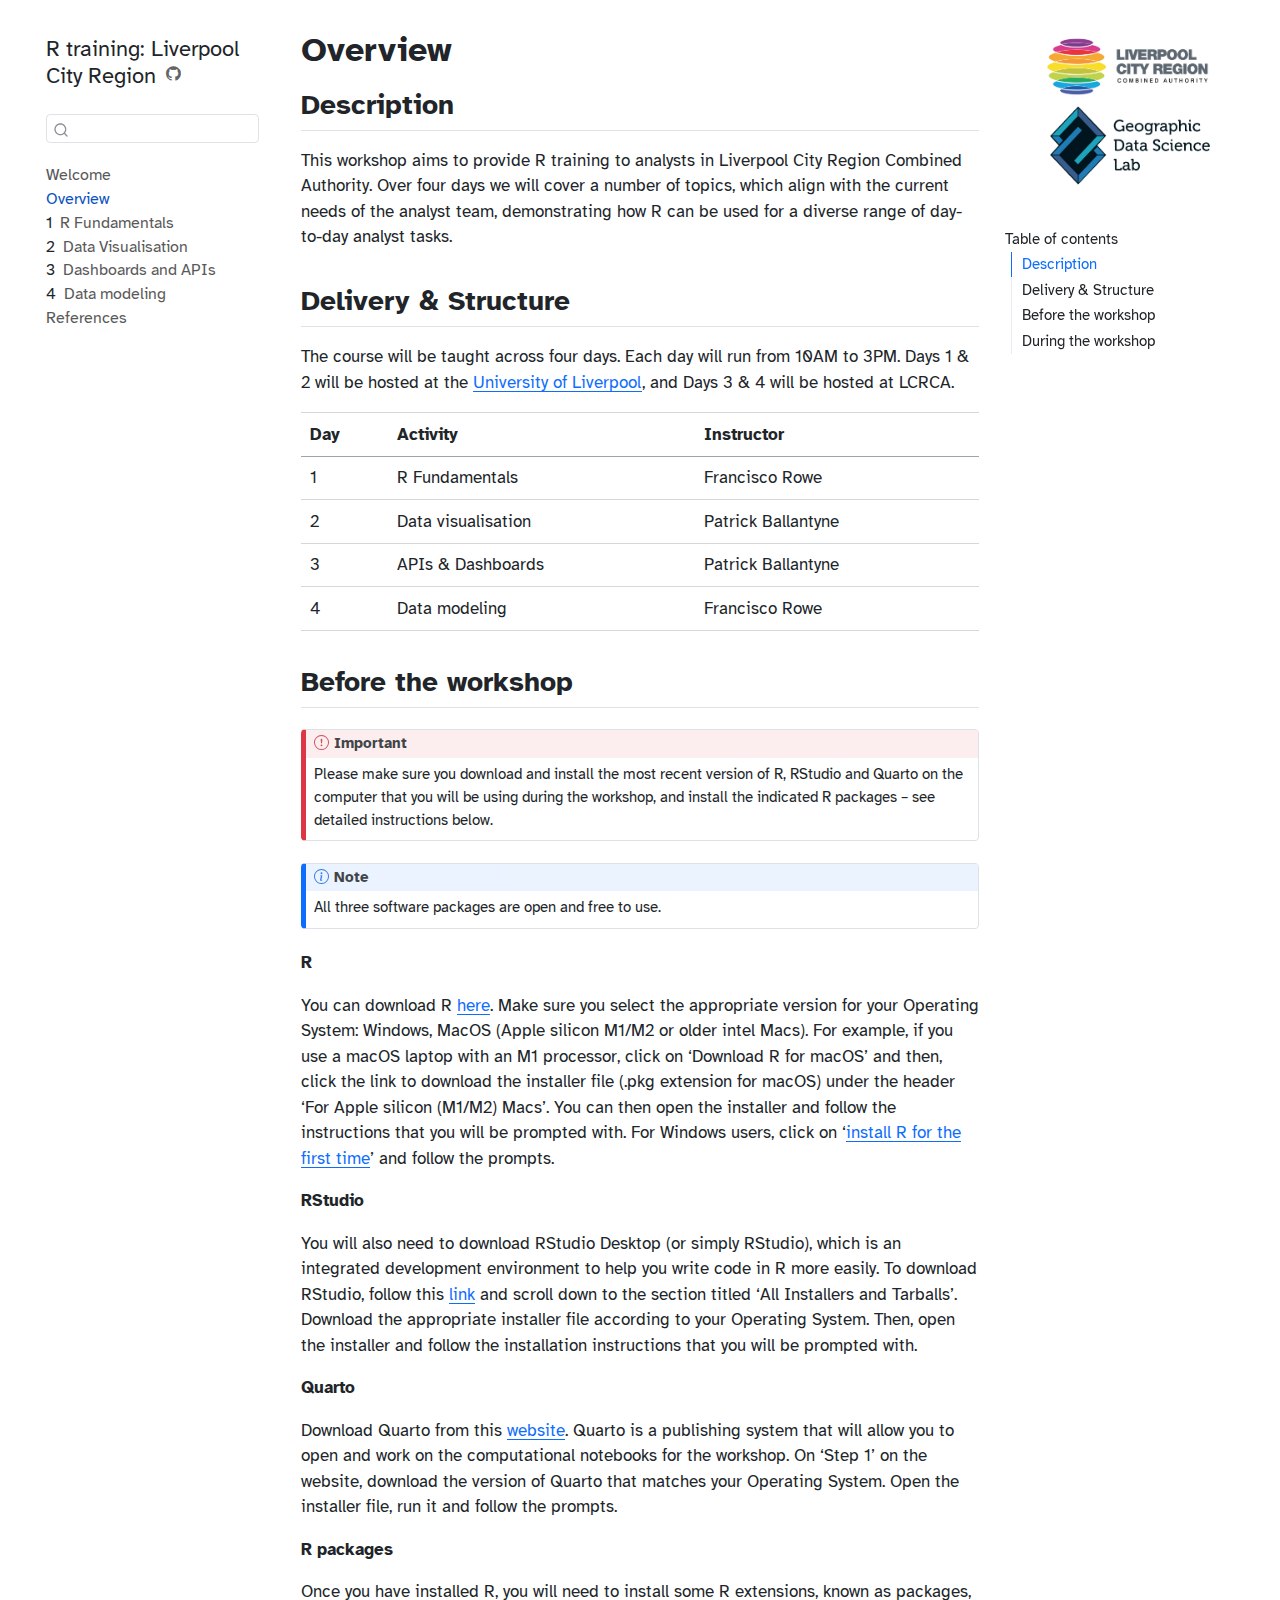
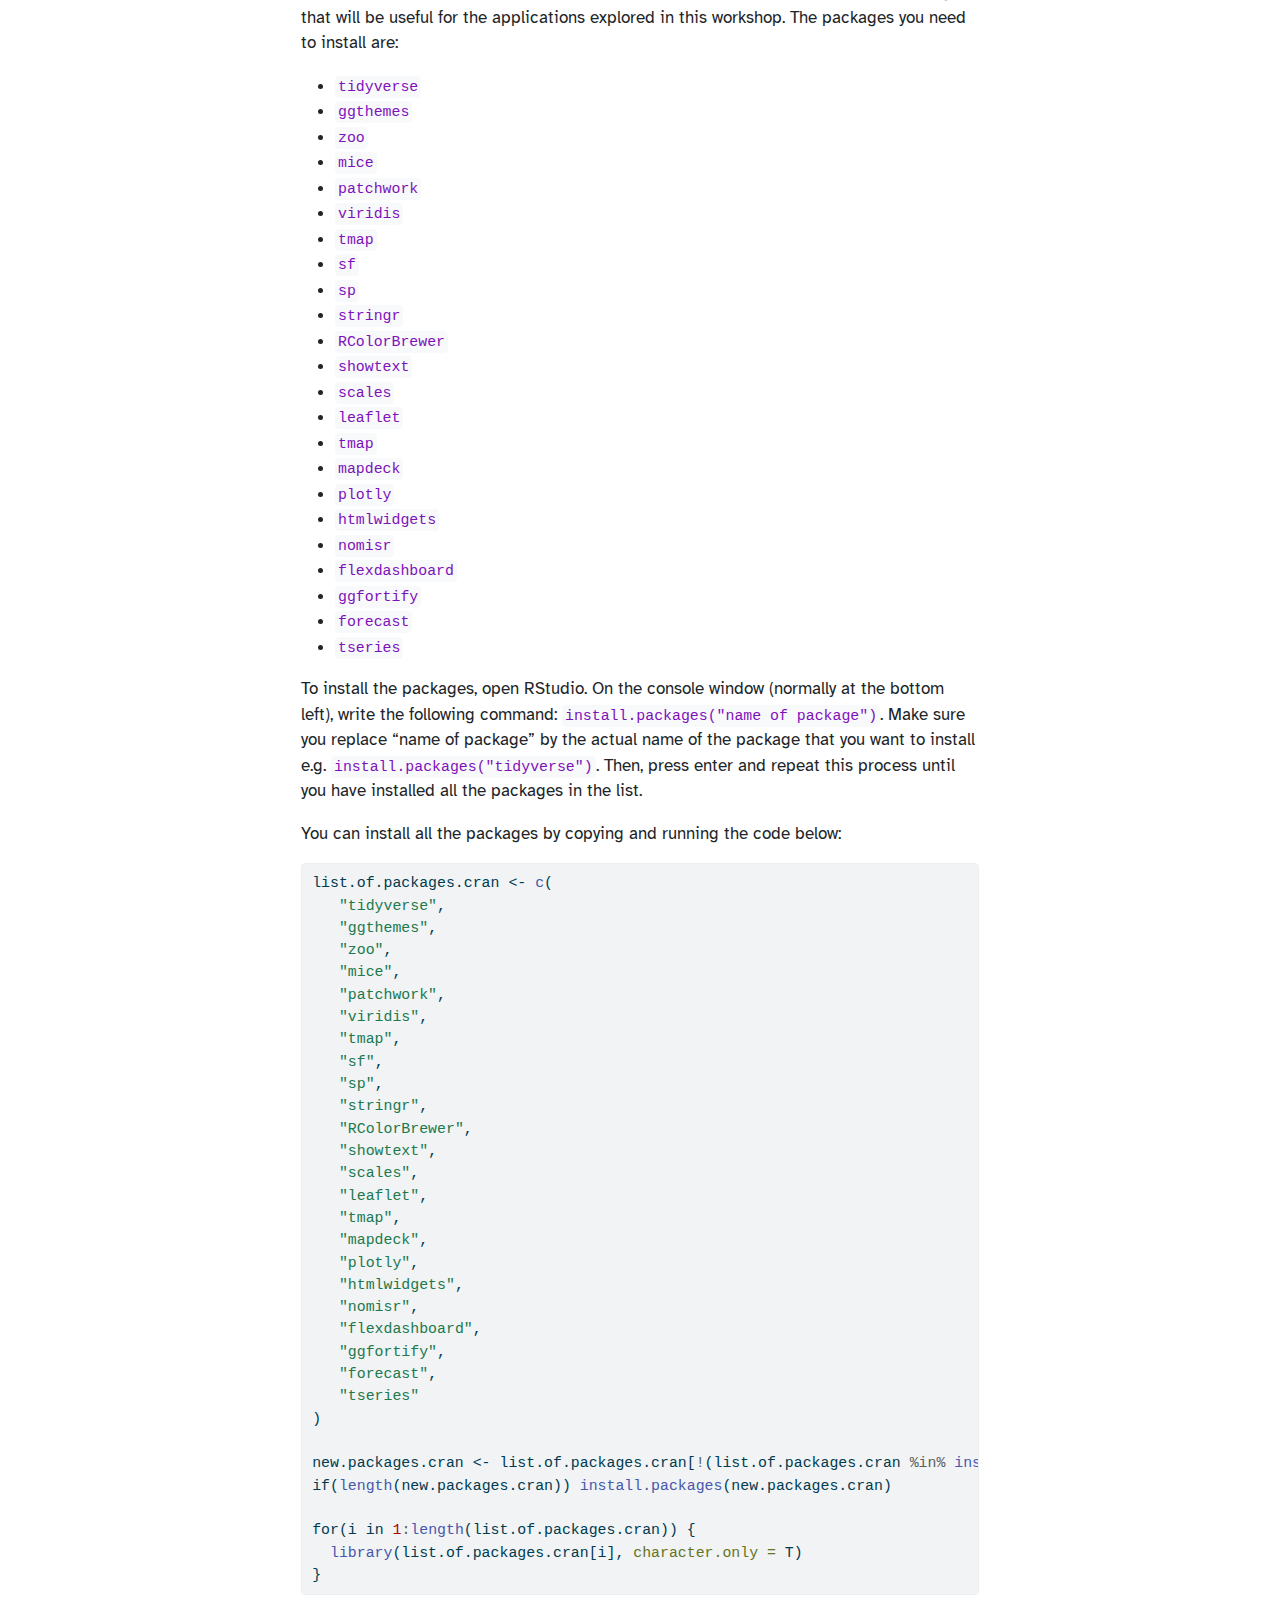
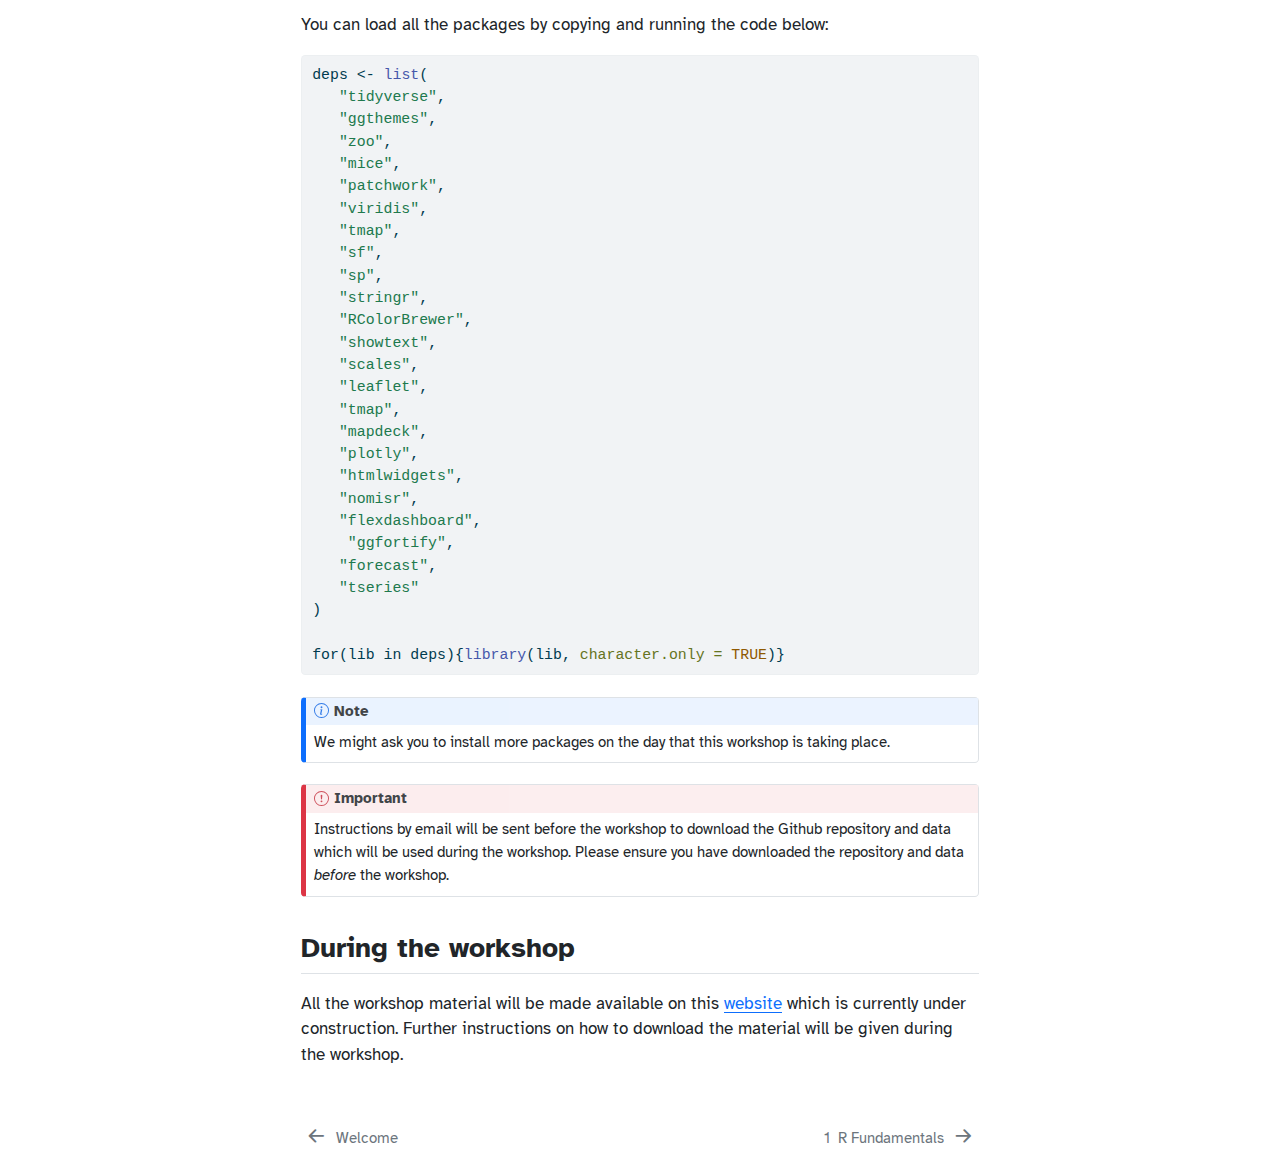
==== commit b6cd3cd0: "add ts prediction" ====
--- a/docs/00_overview.html
+++ b/docs/00_overview.html
@@ -178,12 +178,6 @@
   <div class="sidebar-item-container"> 
   <a href="./04_data-modeling.html" class="sidebar-item-text sidebar-link">
  <span class="menu-text"><span class="chapter-number">4</span>&nbsp; <span class="chapter-title">Data modeling</span></span></a>
-  </div>
-</li>
-        <li class="sidebar-item">
-  <div class="sidebar-item-container"> 
-  <a href="./05_data-description.html" class="sidebar-item-text sidebar-link">
- <span class="menu-text"><span class="chapter-number">5</span>&nbsp; <span class="chapter-title">Data</span></span></a>
   </div>
 </li>
         <li class="sidebar-item">
@@ -329,6 +323,9 @@
 <li><code>htmlwidgets</code></li>
 <li><code>nomisr</code></li>
 <li><code>flexdashboard</code></li>
+<li><code>ggfortify</code></li>
+<li><code>forecast</code></li>
+<li><code>tseries</code></li>
 </ul>
 <p>To install the packages, open RStudio. On the console window (normally at the bottom left), write the following command: <code>install.packages("name of package")</code>. Make sure you replace “name of package” by the actual name of the package that you want to install e.g.&nbsp;<code>install.packages("tidyverse")</code>. Then, press enter and repeat this process until you have installed all the packages in the list.</p>
 <p>You can install all the packages by copying and running the code below:</p>
@@ -353,15 +350,18 @@
 <span id="cb1-18"><a href="#cb1-18" aria-hidden="true" tabindex="-1"></a>   <span class="st">"plotly"</span>,</span>
 <span id="cb1-19"><a href="#cb1-19" aria-hidden="true" tabindex="-1"></a>   <span class="st">"htmlwidgets"</span>,</span>
 <span id="cb1-20"><a href="#cb1-20" aria-hidden="true" tabindex="-1"></a>   <span class="st">"nomisr"</span>,</span>
-<span id="cb1-21"><a href="#cb1-21" aria-hidden="true" tabindex="-1"></a>   <span class="st">"flexdashboard"</span></span>
-<span id="cb1-22"><a href="#cb1-22" aria-hidden="true" tabindex="-1"></a>)</span>
-<span id="cb1-23"><a href="#cb1-23" aria-hidden="true" tabindex="-1"></a></span>
-<span id="cb1-24"><a href="#cb1-24" aria-hidden="true" tabindex="-1"></a>new.packages.cran <span class="ot">&lt;-</span> list.of.packages.cran[<span class="sc">!</span>(list.of.packages.cran <span class="sc">%in%</span> <span class="fu">installed.packages</span>()[,<span class="st">"Package"</span>])]</span>
-<span id="cb1-25"><a href="#cb1-25" aria-hidden="true" tabindex="-1"></a><span class="cf">if</span>(<span class="fu">length</span>(new.packages.cran)) <span class="fu">install.packages</span>(new.packages.cran)</span>
+<span id="cb1-21"><a href="#cb1-21" aria-hidden="true" tabindex="-1"></a>   <span class="st">"flexdashboard"</span>,</span>
+<span id="cb1-22"><a href="#cb1-22" aria-hidden="true" tabindex="-1"></a>   <span class="st">"ggfortify"</span>,</span>
+<span id="cb1-23"><a href="#cb1-23" aria-hidden="true" tabindex="-1"></a>   <span class="st">"forecast"</span>,</span>
+<span id="cb1-24"><a href="#cb1-24" aria-hidden="true" tabindex="-1"></a>   <span class="st">"tseries"</span></span>
+<span id="cb1-25"><a href="#cb1-25" aria-hidden="true" tabindex="-1"></a>)</span>
 <span id="cb1-26"><a href="#cb1-26" aria-hidden="true" tabindex="-1"></a></span>
-<span id="cb1-27"><a href="#cb1-27" aria-hidden="true" tabindex="-1"></a><span class="cf">for</span>(i <span class="cf">in</span> <span class="dv">1</span><span class="sc">:</span><span class="fu">length</span>(list.of.packages.cran)) {</span>
-<span id="cb1-28"><a href="#cb1-28" aria-hidden="true" tabindex="-1"></a>  <span class="fu">library</span>(list.of.packages.cran[i], <span class="at">character.only =</span> T)</span>
-<span id="cb1-29"><a href="#cb1-29" aria-hidden="true" tabindex="-1"></a>}</span></code><button title="Copy to Clipboard" class="code-copy-button"><i class="bi"></i></button></pre></div>
+<span id="cb1-27"><a href="#cb1-27" aria-hidden="true" tabindex="-1"></a>new.packages.cran <span class="ot">&lt;-</span> list.of.packages.cran[<span class="sc">!</span>(list.of.packages.cran <span class="sc">%in%</span> <span class="fu">installed.packages</span>()[,<span class="st">"Package"</span>])]</span>
+<span id="cb1-28"><a href="#cb1-28" aria-hidden="true" tabindex="-1"></a><span class="cf">if</span>(<span class="fu">length</span>(new.packages.cran)) <span class="fu">install.packages</span>(new.packages.cran)</span>
+<span id="cb1-29"><a href="#cb1-29" aria-hidden="true" tabindex="-1"></a></span>
+<span id="cb1-30"><a href="#cb1-30" aria-hidden="true" tabindex="-1"></a><span class="cf">for</span>(i <span class="cf">in</span> <span class="dv">1</span><span class="sc">:</span><span class="fu">length</span>(list.of.packages.cran)) {</span>
+<span id="cb1-31"><a href="#cb1-31" aria-hidden="true" tabindex="-1"></a>  <span class="fu">library</span>(list.of.packages.cran[i], <span class="at">character.only =</span> T)</span>
+<span id="cb1-32"><a href="#cb1-32" aria-hidden="true" tabindex="-1"></a>}</span></code><button title="Copy to Clipboard" class="code-copy-button"><i class="bi"></i></button></pre></div>
 </div>
 <p>You can load all the packages by copying and running the code below:</p>
 <div class="cell">
@@ -385,10 +385,13 @@
 <span id="cb2-18"><a href="#cb2-18" aria-hidden="true" tabindex="-1"></a>   <span class="st">"plotly"</span>,</span>
 <span id="cb2-19"><a href="#cb2-19" aria-hidden="true" tabindex="-1"></a>   <span class="st">"htmlwidgets"</span>,</span>
 <span id="cb2-20"><a href="#cb2-20" aria-hidden="true" tabindex="-1"></a>   <span class="st">"nomisr"</span>,</span>
-<span id="cb2-21"><a href="#cb2-21" aria-hidden="true" tabindex="-1"></a>   <span class="st">"flexdashboard"</span></span>
-<span id="cb2-22"><a href="#cb2-22" aria-hidden="true" tabindex="-1"></a>)</span>
-<span id="cb2-23"><a href="#cb2-23" aria-hidden="true" tabindex="-1"></a></span>
-<span id="cb2-24"><a href="#cb2-24" aria-hidden="true" tabindex="-1"></a><span class="cf">for</span>(lib <span class="cf">in</span> deps){<span class="fu">library</span>(lib, <span class="at">character.only =</span> <span class="cn">TRUE</span>)}</span></code><button title="Copy to Clipboard" class="code-copy-button"><i class="bi"></i></button></pre></div>
+<span id="cb2-21"><a href="#cb2-21" aria-hidden="true" tabindex="-1"></a>   <span class="st">"flexdashboard"</span>,</span>
+<span id="cb2-22"><a href="#cb2-22" aria-hidden="true" tabindex="-1"></a>    <span class="st">"ggfortify"</span>,</span>
+<span id="cb2-23"><a href="#cb2-23" aria-hidden="true" tabindex="-1"></a>   <span class="st">"forecast"</span>,</span>
+<span id="cb2-24"><a href="#cb2-24" aria-hidden="true" tabindex="-1"></a>   <span class="st">"tseries"</span></span>
+<span id="cb2-25"><a href="#cb2-25" aria-hidden="true" tabindex="-1"></a>)</span>
+<span id="cb2-26"><a href="#cb2-26" aria-hidden="true" tabindex="-1"></a></span>
+<span id="cb2-27"><a href="#cb2-27" aria-hidden="true" tabindex="-1"></a><span class="cf">for</span>(lib <span class="cf">in</span> deps){<span class="fu">library</span>(lib, <span class="at">character.only =</span> <span class="cn">TRUE</span>)}</span></code><button title="Copy to Clipboard" class="code-copy-button"><i class="bi"></i></button></pre></div>
 </div>
 <div class="callout callout-style-default callout-note callout-titled">
 <div class="callout-header d-flex align-content-center">
